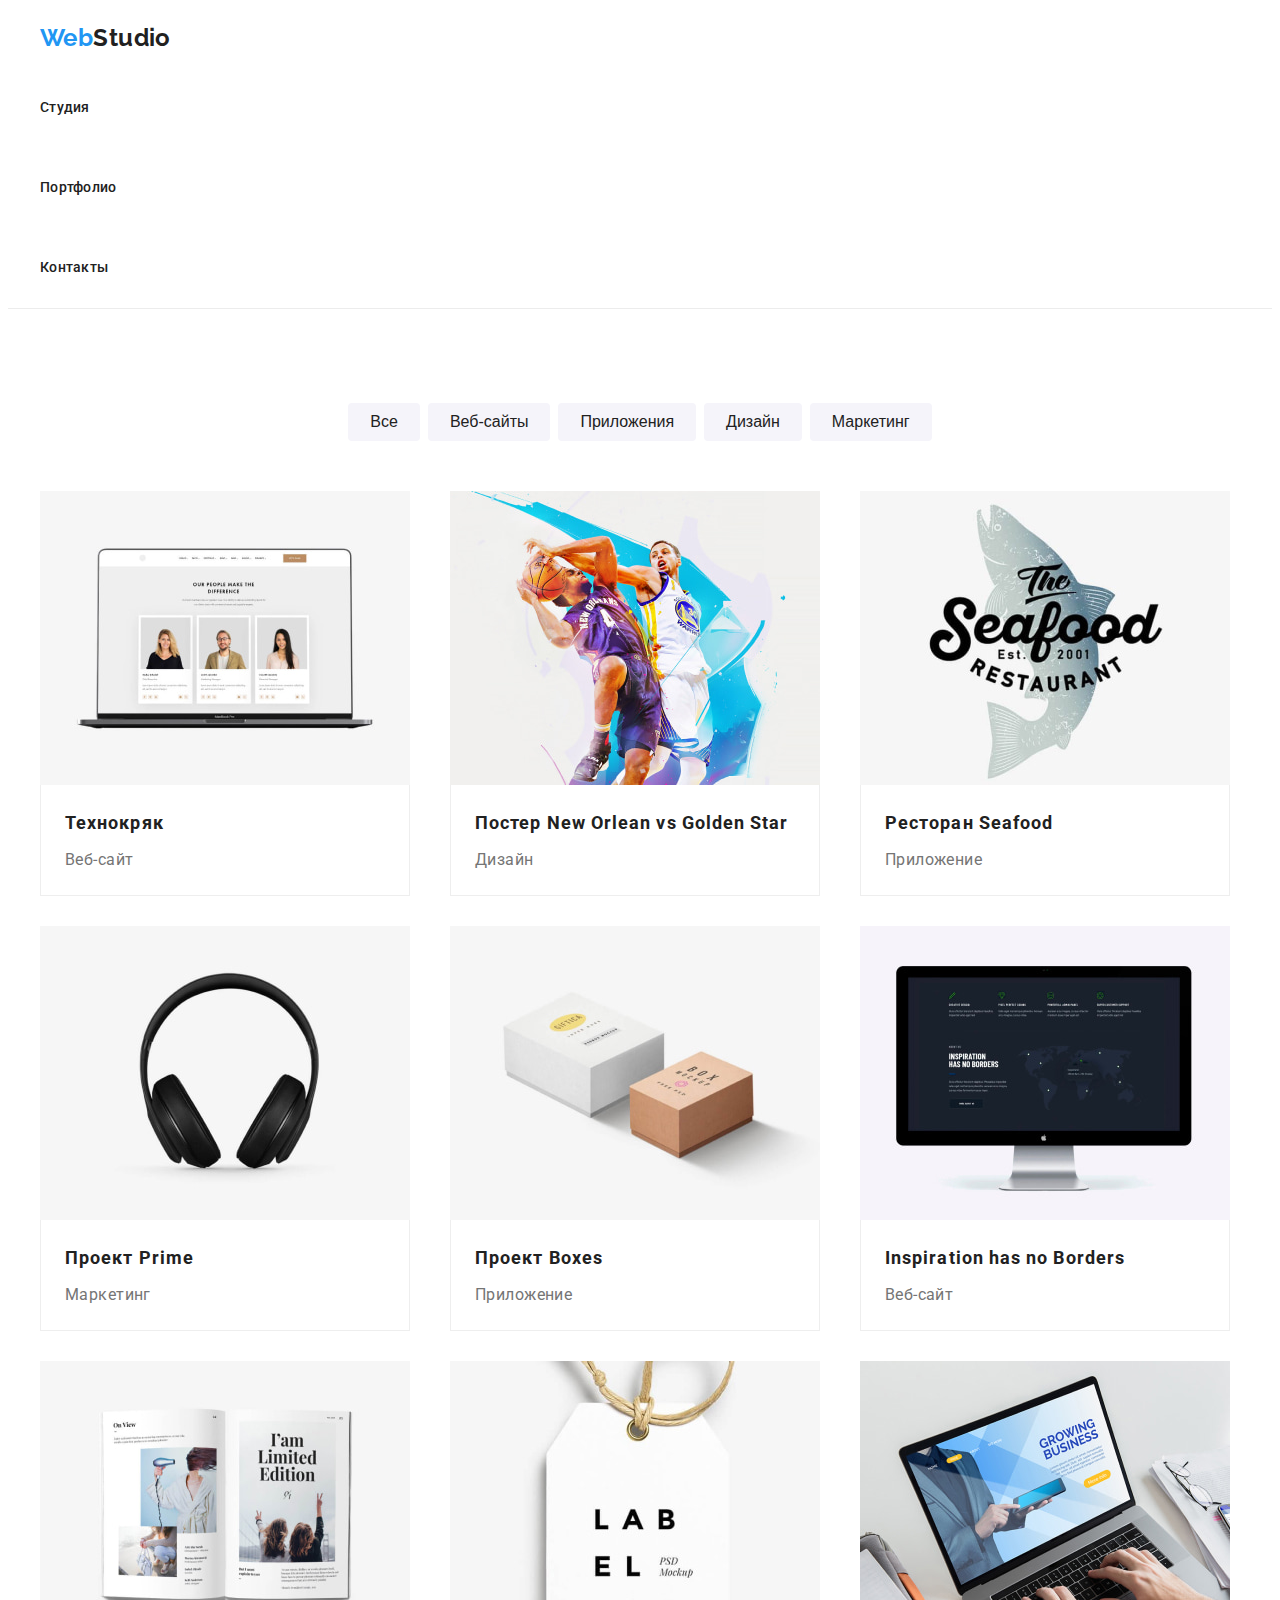
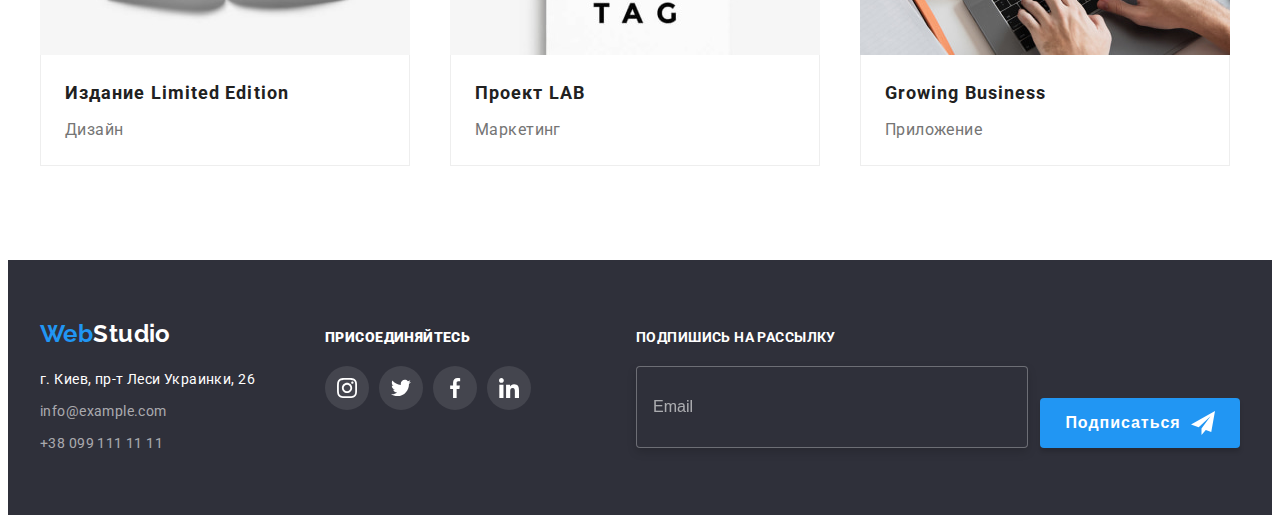
==== portfolio.html @ 712c73d6 "Update portfolio.html" ====
<!DOCTYPE html>
<html lang="ru">
  <head>
    <meta charset="UTF-8" />
    <meta http-equiv="X-UA-Compatible" content="IE=edge" />
    <meta name="viewport" content="width=device-width, initial-scale=1.0" />
    <title>Портфолио</title>
    <link
      rel="stylesheet"
      href="https://cdnjs.cloudflare.com/ajax/libs/modern-normalize/1.1.0/modern-normalize.min.css"
      integrity="sha512-wpPYUAdjBVSE4KJnH1VR1HeZfpl1ub8YT/NKx4PuQ5NmX2tKuGu6U/JRp5y+Y8XG2tV+wKQpNHVUX03MfMFn9Q=="
      crossorigin="anonymous"
      referrerpolicy="no-referrer"
    />
    <link rel="preconnect" href="https://fonts.googleapis.com" />
    <link rel="preconnect" href="https://fonts.gstatic.com" crossorigin />
    <link
      href="https://fonts.googleapis.com/css2?family=Raleway:wght@700&family=Roboto:wght@400;500;700;900&display=swap"
      rel="stylesheet"
    />
    <link rel="stylesheet" href="./css/main.min.css" />
  </head>
  <body>
    <!-- Заголовок страницы с названием студии и навигацией -->
    <header class="page-header">
      <div class="container page-header__container">
        <a class="logo page-header__logo" href="" lang="en"
          ><span class="logo__wrapper logo__wrapper--blue">Web</span>Studio
        </a>
        <!-- Основная навигация -->
        <nav class="menu">
          <ul class="nav">
            <li class="nav__item">
              <a class="nav__link" href="./index.html">Студия</a>
            </li>
            <li class="nav__item">
              <a class="nav__link nav__link--current" href="">Портфолио</a>
            </li>
            <li class="nav__item">
              <a class="nav__link" href="">Контакты</a>
            </li>
          </ul>
        </nav>
        <!-- Почта и телефон для связи -->
        <ul class="main-contacts">
          <li class="main-contacts__item">
            <a class="main-contacts__link" href="mailto:info@devstudio.com"
              ><svg class="main-contacts__icon" width="16" height="12">
                <use href="./images/icons.svg#icon-envelope"></use>
              </svg>
              info@devstudio.com
            </a>
          </li>

          <li class="main-contacts__item">
            <a class="main-contacts__link" href="tel:+380961111111"
              ><svg class="main-contacts__icon" width="10" height="16">
                <use href="./images/icons.svg#icon-smartphone"></use>
              </svg>
              +38 096 111 11 11
            </a>
          </li>
        </ul>
      </div>
    </header>
    <!-- Уникальная информация на странице -->
    <main>
      <!-- Секция с проектами и фильтром выбора в виде кнопок -->
      <section class="section">
        <div class="container">
          <h1 class="visually-hidden">Проекты</h1>
          <!-- Фильтр выбора на странице реализован кнопками -->
          <ul class="filter section__filter">
            <li class="filter__item">
              <button class="filter__button" type="button">Все</button>
            </li>
            <li class="filter__item">
              <button class="filter__button" type="button">Веб-сайты</button>
            </li>
            <li class="filter__item">
              <button class="filter__button" type="button">Приложения</button>
            </li>
            <li class="filter__item">
              <button class="filter__button" type="button">Дизайн</button>
            </li>
            <li class="filter__item">
              <button class="filter__button" type="button">Маркетинг</button>
            </li>
          </ul>
          <!-- Список проектов -->
          <ul class="projects">
            <li class="projects__item">
              <a class="projects__link" href="">
                <div class="projects__thumb">
                  <img src="./images/project-1.jpg" alt="Ноутбук" width="370" />
                  <p class="projects__text">
                    Технокряк это современная площадка распространения коронавируса. Компании используют эту платформу
                    для цифрового шпионажа и атак на защищённые сервера конкурентов.
                  </p>
                </div>
                <div class="projects__content">
                  <h3 class="projects__title">Технокряк</h3>
                  <p class="projects__label">Веб-сайт</p>
                </div>
              </a>
            </li>

            <li class="projects__item">
              <a class="projects__link" href="">
                <div class="projects__thumb">
                  <img src="./images/project-2.jpg" alt="Ноутбук" width="370" />
                  <p class="projects__text">
                    Технокряк это современная площадка распространения коронавируса. Компании используют эту платформу
                    для цифрового шпионажа и атак на защищённые сервера конкурентов.
                  </p>
                </div>
                <div class="projects__content">
                  <h3 class="projects__title">Постер <span lang="en">New Orlean vs Golden Star</span></h3>
                  <p class="projects__label">Дизайн</p>
                </div>
              </a>
            </li>

            <li class="projects__item">
              <a class="projects__link" href="">
                <div class="projects__thumb">
                  <img src="./images/project-3.jpg" alt="Ноутбук" width="370" />
                  <p class="projects__text">
                    Технокряк это современная площадка распространения коронавируса. Компании используют эту платформу
                    для цифрового шпионажа и атак на защищённые сервера конкурентов.
                  </p>
                </div>
                <div class="projects__content">
                  <h3 class="projects__title">Ресторан <span lang="en">Seafood</span></h3>
                  <p class="projects__label">Приложение</p>
                </div>
              </a>
            </li>

            <li class="projects__item">
              <a class="projects__link" href="">
                <div class="projects__thumb">
                  <img src="./images/project-4.jpg" alt="Ноутбук" width="370" />
                  <p class="projects__text">
                    Технокряк это современная площадка распространения коронавируса. Компании используют эту платформу
                    для цифрового шпионажа и атак на защищённые сервера конкурентов.
                  </p>
                </div>
                <div class="projects__content">
                  <h3 class="projects__title">Проект <span lang="en">Prime</span></h3>
                  <p class="projects__label">Маркетинг</p>
                </div>
              </a>
            </li>

            <li class="projects__item">
              <a class="projects__link" href="">
                <div class="projects__thumb">
                  <img src="./images/project-5.jpg" alt="Ноутбук" width="370" />
                  <p class="projects__text">
                    Технокряк это современная площадка распространения коронавируса. Компании используют эту платформу
                    для цифрового шпионажа и атак на защищённые сервера конкурентов.
                  </p>
                </div>
                <div class="projects__content">
                  <h3 class="projects__title">Проект <span lang="en">Boxes</span></h3>
                  <p class="projects__label">Приложение</p>
                </div>
              </a>
            </li>

            <li class="projects__item">
              <a class="projects__link" href="">
                <div class="projects__thumb">
                  <img src="./images/project-6.jpg" alt="Ноутбук" width="370" />
                  <p class="projects__text">
                    Технокряк это современная площадка распространения коронавируса. Компании используют эту платформу
                    для цифрового шпионажа и атак на защищённые сервера конкурентов.
                  </p>
                </div>
                <div class="projects__content">
                  <h3 class="projects__title" lang="en">Inspiration has no Borders</h3>
                  <p class="projects__label">Веб-сайт</p>
                </div>
              </a>
            </li>

            <li class="projects__item">
              <a class="projects__link" href="">
                <div class="projects__thumb">
                  <img src="./images/project-7.jpg" alt="Ноутбук" width="370" />
                  <p class="projects__text">
                    Технокряк это современная площадка распространения коронавируса. Компании используют эту платформу
                    для цифрового шпионажа и атак на защищённые сервера конкурентов.
                  </p>
                </div>
                <div class="projects__content">
                  <h3 class="projects__title">Издание <span lang="en">Limited Edition</span></h3>
                  <p class="projects__label">Дизайн</p>
                </div>
              </a>
            </li>

            <li class="projects__item">
              <a class="projects__link" href="">
                <div class="projects__thumb">
                  <img src="./images/project-8.jpg" alt="Ноутбук" width="370" />
                  <p class="projects__text">
                    Технокряк это современная площадка распространения коронавируса. Компании используют эту платформу
                    для цифрового шпионажа и атак на защищённые сервера конкурентов.
                  </p>
                </div>
                <div class="projects__content">
                  <h3 class="projects__title">Проект <span lang="en">LAB</span></h3>
                  <p class="projects__label">Маркетинг</p>
                </div>
              </a>
            </li>

            <li class="projects__item">
              <a class="projects__link" href="">
                <div class="projects__thumb">
                  <img src="./images/project-9.jpg" alt="Ноутбук" width="370" />
                  <p class="projects__text">
                    Технокряк это современная площадка распространения коронавируса. Компании используют эту платформу
                    для цифрового шпионажа и атак на защищённые сервера конкурентов.
                  </p>
                </div>
                <div class="projects__content">
                  <h3 class="projects__title" lang="en">Growing Business</h3>
                  <p class="projects__label">Приложение</p>
                </div>
              </a>
            </li>
          </ul>
        </div>
      </section>
    </main>
    <!-- Подвал страницы -->
    <footer class="footer">
      <div class="container footer__container">
        <div class="wrapper wrapper--left-pos">
          <a class="logo footer__logo" href="" lang="en"
            ><span class="logo__wrapper logo__wrapper--blue">Web</span
            ><span class="logo__wrapper logo__wrapper--white">Studio</span>
          </a>
          <address class="footer-info">
            <ul class="footer-contacts">
              <li class="footer-contacts__item">
                <a
                  class="footer-contacts__map"
                  href="https://goo.gl/maps/KPwA6rwqmE2eZGLd6"
                  target="_blank"
                  rel="noopener noreferrer"
                  >г. Киев, пр-т Леси Украинки, 26
                </a>
              </li>
              <li class="footer-contacts__item">
                <a class="footer-contacts__link" href="mailto:info@example.com">info@example.com</a>
              </li>
              <li class="footer-contacts__item">
                <a class="footer-contacts__link" href="tel:+380991111111">+38 099 111 11 11</a>
              </li>
            </ul>
          </address>
        </div>
        <div class="wrapper wrapper--right-pos">
          <h3 class="footer-title"><b>присоединяйтесь</b></h3>
          <ul class="footer-social-networks">
            <li class="footer-social-networks__item">
              <a
                class="footer-social-networks__link"
                href="https://www.instagram.com"
                target="_blank"
                rel="noopener noreferrer"
              >
                <svg class="footer-social-networks__icon" width="20" height="20">
                  <use href="./images/icons.svg#icon-instagram"></use>
                </svg>
              </a>
            </li>
            <li class="footer-social-networks__item">
              <a
                class="footer-social-networks__link"
                href="https://www.twitter.com"
                target="_blank"
                rel="noopener noreferrer"
              >
                <svg class="footer-social-networks__icon" width="20" height="20">
                  <use href="./images/icons.svg#icon-twitter"></use>
                </svg>
              </a>
            </li>
            <li class="footer-social-networks__item">
              <a
                class="footer-social-networks__link"
                href="https://www.facebook.com"
                target="_blank"
                rel="noopener noreferrer"
              >
                <svg class="footer-social-networks__icon" width="20" height="20">
                  <use href="./images/icons.svg#icon-facebook"></use>
                </svg>
              </a>
            </li>
            <li class="footer-social-networks__item">
              <a
                class="footer-social-networks__link"
                href="https://www.linkedin.com"
                target="_blank"
                rel="noopener noreferrer"
              >
                <svg class="footer-social-networks__icon" width="20" height="20">
                  <use href="./images/icons.svg#icon-linkedin"></use>
                </svg>
              </a>
            </li>
          </ul>
        </div>
        <!-- Форма для подписки на рассылку -->
        <form class="footer-form" autocomplete="off">
          <div class="footer-form__field">
            <label class="footer-form__label" for="email"><b>Подпишись на рассылку</b></label>
            <input class="footer-form__input" type="email" name="input-email" id="email" required placeholder="Email" />
          </div>
          <button class="footer-form__btn" type="submit">
            Подписаться
            <svg class="footer-form__icon" width="24" height="24">
              <use href="./images/icons.svg#icon-telegram"></use>
            </svg>
          </button>
        </form>
      </div>
    </footer>
  </body>
</html>
---- css/main.min.css ----
:root{--main-title-color: #ffffff;--secondary-title-color: #212121;--text-color: #757575;--accent-color: #2196f3;--button-bg-color: #f5f4fa;--tr-duration: 250ms;--tr-function: cubic-bezier(0.4, 0, 0.2, 1)}h1,h2,h3,p{margin:0}ul{margin:0;padding:0;list-style:none}a{text-decoration:none}img{display:block;width:100%;height:auto}body{font-family:'Roboto', sans-serif;font-size:14px;letter-spacing:0.03em;color:var(--secondary-title-color)}.container{padding-left:15px;padding-right:15px;margin:0 auto}@media screen and (min-width: 480px){.container{width:480px}}@media screen and (min-width: 768px){.container{width:768px}}@media screen and (min-width: 1200px){.container{width:1200px}}.section{padding-top:60px;padding-bottom:60px}@media screen and (min-width: 1200px){.section{padding-top:94px;padding-bottom:94px}}.visually-hidden{position:absolute;width:1px;height:1px;margin:-1px;padding:0;overflow:hidden;border:0;clip:rect(0 0 0 0)}.page-header{border-bottom:1px solid #ececec}.logo{display:inline-block;font-family:'Raleway', sans-serif;font-size:24px;font-weight:700;line-height:1.17;color:var(--secondary-title-color)}.page-header__logo{padding-top:16px;padding-bottom:16px}.logo__wrapper--blue{color:var(--accent-color)}.nav__item{position:relative}.nav__item:not(:last-child){margin-right:50px}.nav__link{transition:color var(--tr-duration) var(--tr-function);display:block;padding:32px 0;font-weight:500;line-height:1.14;letter-spacing:0.02em;color:var(--secondary-title-color)}.nav__link:hover,.nav__link:focus{color:var(--accent-color)}.main-contacts__link{display:none}.main-contacts__icon{display:none}.hero{max-width:1600px;padding-bottom:118px;padding-top:118px;margin-left:auto;margin-right:auto;text-align:center;background-color:#696969;background-image:linear-gradient(rgba(47,48,58,0.4), rgba(47,48,58,0.4)),url(../images/hero-bg/hero-bg_mob_1x.jpg);background-repeat:no-repeat;background-size:cover;background-position:center}@media (min-device-pixel-ratio: 2), (-webkit-min-device-pixel-ratio: 2), (min-resolution: 192dpi), (min-resolution: 2dppx){.hero{background-image:linear-gradient(rgba(47,48,58,0.4), rgba(47,48,58,0.4)),url(../images/hero-bg/hero-bg_mob_2x.jpg)}}@media screen and (min-width: 768px){.hero{background-image:linear-gradient(rgba(47,48,58,0.4), rgba(47,48,58,0.4)),url(../images/hero-bg/hero-bg_tab_1x.jpg)}}@media screen and (min-width: 768px) and (min-width: 768px) and (min-device-pixel-ratio: 2), screen and (min-width: 768px) and (-webkit-min-device-pixel-ratio: 2), screen and (min-width: 768px) and (min-resolution: 192dpi), screen and (min-width: 768px) and (min-resolution: 2dppx){.hero{background-image:linear-gradient(rgba(47,48,58,0.4), rgba(47,48,58,0.4)),url(../images/hero-bg/hero-bg_tab_2x.jpg)}}@media screen and (min-width: 1200px){.hero{background-image:linear-gradient(rgba(47,48,58,0.4), rgba(47,48,58,0.4)),url(../images/hero-bg/hero-bg_desc_1x.jpg)}}@media screen and (min-width: 1200px) and (min-width: 1200px) and (min-device-pixel-ratio: 2), screen and (min-width: 1200px) and (-webkit-min-device-pixel-ratio: 2), screen and (min-width: 1200px) and (min-resolution: 192dpi), screen and (min-width: 1200px) and (min-resolution: 2dppx){.hero{background-image:linear-gradient(rgba(47,48,58,0.4), rgba(47,48,58,0.4)),url(../images/hero-bg/hero-bg_desc_2x.jpg)}}@media screen and (min-width: 1200px){.hero{padding-bottom:200px;padding-top:200px}}.hero__title{margin-bottom:30px;font-size:26px;font-weight:900;line-height:1.62;letter-spacing:0.06em;text-transform:uppercase;color:var(--main-title-color)}@media screen and (min-width: 1200px){.hero__title{font-size:44px;font-weight:900;line-height:1.36}}.hero__button{transition:background-color var(--tr-duration) var(--tr-function);padding:10px 32px;min-width:200px;min-height:50px;font-size:16px;font-weight:700;line-height:1.87;letter-spacing:0.06em;color:#ffffff;background-color:#2196f3;cursor:pointer;border-style:none;border-radius:4px;box-shadow:0px 4px 4px rgba(0,0,0,0.15)}.hero__button:hover,.hero__button:focus{background-color:#188ce8}.features{display:flex;flex-wrap:wrap;margin:-15px}.features__item{margin:15px}@media screen and (min-width: 768px){.features__item{flex-basis:calc((100% - 60px) / 2)}}@media screen and (min-width: 1200px){.features__item{flex-basis:calc((100% - 120px) / 4)}}.features__wrapper{display:flex;height:120px;justify-content:center;align-items:center;margin-bottom:30px;background-color:#f5f4fa;border-radius:4px}.features__title{margin-bottom:10px;font-size:14px;line-height:1.14;text-transform:uppercase}@media screen and (max-width: 767px){.features__title{text-align:center}}.features__text{line-height:1.71;color:var(--text-color)}.section--reset-indent{display:none}@media screen and (min-width: 1200px){.section--reset-indent{padding-top:0;display:unset}}.section-title{font-size:28px;line-height:1.18;text-align:center}@media screen and (min-width: 1200px){.section-title{font-size:36px;line-height:1.17}}.section__section-title{margin-bottom:30px}@media screen and (min-width: 1200px){.section__section-title{margin-bottom:50px}}@media screen and (min-width: 1200px){.work{display:flex;margin-left:-30px}}@media screen and (min-width: 1200px){.work__item{flex-basis:calc(100% / 3);margin-left:30px}}@media screen and (min-width: 1200px){.work__thumb{position:relative}}@media screen and (min-width: 1200px){.work__title{position:absolute;bottom:0;display:flex;width:100%;height:70px;justify-content:center;align-items:center;font-size:14px;line-height:1.14;text-transform:uppercase;text-align:center;color:#ffffff;background-color:rgba(47,48,58,0.8)}}.section--background{background-color:#f5f4fa}.team{display:flex;flex-wrap:wrap;margin:-15px}.team__item{margin:15px;background-color:#ffffff;box-shadow:0px 1px 3px rgba(0,0,0,0.12),0px 1px 1px rgba(0,0,0,0.14),0px 2px 1px rgba(0,0,0,0.2);border-radius:0px 0px 4px 4px}@media screen and (min-width: 768px){.team__item{flex-basis:calc((100% - 60px) / 2)}}@media screen and (min-width: 1200px){.team__item{flex-basis:calc((100% - 120px) / 4)}}.team__wrapper{padding-top:30px;text-align:center}.team__title{margin-bottom:10px;font-size:16px;font-weight:500;line-height:1.19}.team__text{margin-bottom:16px;font-size:16px;line-height:1.19;color:var(--text-color)}.social-networks{display:flex;padding-bottom:24px;justify-content:center}.social-networks__item{width:44px;height:44px}.social-networks__item:not(:last-child){margin-right:10px}.social-networks__link{display:flex;width:100%;height:100%;justify-content:center;align-items:center;color:#afb1b8;border-radius:50%;transition:background-color var(--tr-duration) var(--tr-function),color var(--tr-duration) var(--tr-function)}.social-networks__link:hover,.social-networks__link:focus{background-color:var(--accent-color);color:#ffffff}.social-networks__icon{fill:currentColor}.clients{display:flex;flex-wrap:wrap;margin:-15px}.clients__item{flex-basis:calc((100% - 60px) / 2);margin:15px;height:92px}@media screen and (min-width: 768px){.clients__item{flex-basis:calc((100% - 90px) / 3)}}@media screen and (min-width: 1200px){.clients__item{flex-basis:calc((100% - 180px) / 6)}}.clients__link{display:flex;width:100%;height:100%;justify-content:center;align-items:center;border:1px solid #afb1b8;border-radius:4px;color:#afb1b8;transition:color var(--tr-duration) var(--tr-function),border-color var(--tr-duration) var(--tr-function)}.clients__link:hover,.clients__link:focus{color:var(--accent-color);border-color:var(--accent-color)}.clients__icon{fill:currentColor}.footer{padding:60px 0;background-color:#2f303a}.footer__logo{display:inline-block;margin-bottom:20px}.logo__wrapper--white{color:#ffffff}.footer-info{font-style:normal}@media screen and (max-width: 1199px){.footer-info{margin-bottom:60px}}.footer-contacts__item:not(:last-child){margin-bottom:8px}.footer-contacts__map{line-height:1.71;color:#ffffff;transition:color var(--tr-duration) var(--tr-function)}.footer-contacts__map:hover,.footer-contacts__map:focus{color:var(--accent-color)}.footer-contacts__link{transition:color var(--tr-duration) var(--tr-function);display:inline-block;line-height:1.71;color:rgba(255,255,255,0.6)}.footer-contacts__link:hover,.footer-contacts__link:focus{color:var(--accent-color)}.footer-title{margin-bottom:20px;font-size:14px;line-height:1.14;color:#ffffff;text-transform:uppercase}.footer-social-networks{display:inline-flex}@media screen and (max-width: 767px){.footer-social-networks{margin-bottom:60px}}.footer-social-networks__item{width:44px;height:44px}.footer-social-networks__item:not(:last-child){margin-right:10px}.footer-social-networks__link{display:flex;width:100%;height:100%;justify-content:center;align-items:center;color:#ffffff;background-color:rgba(255,255,255,0.1);border-radius:50%;transition:background-color var(--tr-duration) var(--tr-function)}.footer-social-networks__link:hover,.footer-social-networks__link:focus{background-color:var(--accent-color)}.footer-social-networks__icon{fill:currentColor}@media screen and (min-width: 768px) and (max-width: 1199px){.wrapper--left-pos{padding-left:65px;text-align:center;margin-right:165px}}@media screen and (min-width: 1200px){.wrapper--left-pos{margin-right:70px}}.footer__container{flex-wrap:wrap}@media screen and (max-width: 767px){.footer__container{text-align:center}}@media screen and (min-width: 768px){.footer__container{display:flex;align-items:baseline}}@media screen and (min-width: 768px) and (max-width: 1199px){.footer-form{margin:0 auto}}@media screen and (min-width: 1200px){.footer-form{display:flex;align-items:flex-end;margin-left:auto}}.footer-form__field{display:flex;flex-direction:column}@media screen and (max-width: 1199px){.footer-form__field{text-align:center}}.footer-form__label{margin-bottom:20px;font-size:14px;line-height:1.14;color:#ffffff;text-transform:uppercase}.footer-form__input{max-width:450px;height:50px;padding:15px 16px;font-size:16px;color:#ffffff;background-color:#2f303a;border:1px solid rgba(255,255,255,0.3);filter:drop-shadow(0px 4px 4px rgba(0,0,0,0.15));border-radius:4px}.footer-form__input::placeholder{font-size:16px;line-height:1.25;color:rgba(255,255,255,0.6)}@media screen and (min-width: 768px){.footer-form__input{width:450px}}@media screen and (min-width: 768px) and (min-width: 1200px){.footer-form__input{width:358px}}@media screen and (max-width: 1199px){.footer-form__input{margin-bottom:20px}}.footer-form__btn{display:flex;justify-content:center;align-items:center;margin:0 auto;padding:10px 0;min-width:200px;min-height:50px;font-size:16px;font-weight:700;line-height:1.87;letter-spacing:0.06em;color:#ffffff;border-style:none;box-shadow:0px 4px 4px rgba(0,0,0,0.15);border-radius:4px;background-color:#2196f3;cursor:pointer;transition:background-color var(--tr-duration) var(--tr-function)}.footer-form__btn:hover,.footer-form__btn:focus{background-color:#188ce8}@media screen and (min-width: 1200px){.footer-form__btn{margin-left:12px}}.footer-form__icon{margin-left:10px;fill:#ffffff}.filter{display:flex;flex-wrap:wrap}@media screen and (min-width: 768px){.filter{justify-content:center}}.section__filter{margin-bottom:40px}@media screen and (min-width: 768px){.section__filter{margin-bottom:30px}}@media screen and (min-width: 1200px){.section__filter{margin-bottom:50px}}.filter__item:not(:last-child){margin-right:8px}@media screen and (max-width: 767px){.filter__item:nth-child(-n+3){margin-bottom:15px}}.filter__button{padding:6px 22px;font-size:16px;font-weight:500;line-height:1.62;color:#212121;background-color:var(--button-bg-color);cursor:pointer;border-style:none;border-radius:4px;transition:color var(--tr-duration) var(--tr-function),background-color var(--tr-duration) var(--tr-function),box-shadow var(--tr-duration) var(--tr-function)}.filter__button:hover,.filter__button:focus{color:#ffffff;background-color:#2196f3;box-shadow:0px 3px 1px rgba(0,0,0,0.1),0px 1px 2px rgba(0,0,0,0.08),0px 2px 2px rgba(0,0,0,0.12)}.projects{display:flex;flex-wrap:wrap;margin:-15px}.projects__item{margin:15px}@media screen and (min-width: 768px){.projects__item{flex-basis:calc((100% - 60px) / 2)}}@media screen and (min-width: 1200px){.projects__item{flex-basis:calc((100% - 90px) / 3)}}.projects__link{transition:box-shadow var(--tr-duration) var(--tr-function);display:inline-block}.projects__link:hover,.projects__link:focus{box-shadow:0px 1px 1px rgba(0,0,0,0.12),0px 4px 4px rgba(0,0,0,0.06),1px 4px 6px rgba(0,0,0,0.16)}.projects__thumb{position:relative;overflow:hidden}.projects__text{position:absolute;top:0;left:0;transform:translate(0, 100%);transition:transform var(--tr-duration) var(--tr-function);width:100%;height:100%;padding:77px 24px;font-size:18px;line-height:1.56;color:#ffffff;background-color:rgba(33,150,243,0.9)}.projects__link:hover .projects__text,.projects__link:focus .projects__text{transform:translate(0, 0)}@media screen and (min-width: 768px){.projects__text{padding:49px 24px}}@media screen and (min-width: 1200px){.projects__text{padding:63px 24px}}.projects__content{padding:20px 24px;border-bottom:1px solid #eeeeee;border-left:1px solid #eeeeee;border-right:1px solid #eeeeee;background-color:white}.projects__title{margin-bottom:4px;font-size:18px;line-height:2;letter-spacing:0.06em;color:var(--secondary-title-color)}.projects__label{font-size:16px;line-height:1.87;color:var(--text-color)}.backdrop{position:fixed;top:0;left:0;width:100vw;height:100vh;opacity:1;visibility:visible;transition:opacity var(--tr-duration) var(--tr-function),visibility var(--tr-duration) var(--tr-function);background-color:rgba(0,0,0,0.2)}.backdrop.is-hidden{visibility:hidden;opacity:0;pointer-events:none}.modal{position:absolute;top:50%;left:50%;opacity:1;visibility:visible;transform:translate(-50%, -50%) scale(1) rotate(360deg);transition:transform var(--tr-duration) var(--tr-function),opacity var(--tr-duration) var(--tr-function),visibility var(--tr-duration) var(--tr-function);padding:40px;min-width:528px;min-height:581px;background-color:#ffffff;box-shadow:0px 1px 3px rgba(0,0,0,0.12),0px 1px 1px rgba(0,0,0,0.14),0px 2px 1px rgba(0,0,0,0.2);border-radius:4px}.backdrop.is-hidden .modal{transform:translate(-50%, -150%) scale(0) rotate(0deg);visibility:hidden;opacity:0}.modal__btn{position:absolute;top:8px;right:8px;display:flex;width:30px;height:30px;padding:0;justify-content:center;align-items:center;color:#000000;background-color:unset;border:1px solid rgba(0,0,0,0.1);border-radius:50%;cursor:pointer;transition:color var(--tr-duration) var(--tr-function)}.modal__btn:hover,.modal__btn:focus{color:var(--accent-color);outline:none}.modal__icon{fill:currentColor}.modal-form{display:flex;flex-direction:column;margin:0 auto}.modal-form__field{display:flex;flex-direction:column;margin-bottom:10px}.modal-form__field:nth-child(4){margin-bottom:20px}.modal__text{margin-bottom:12px;font-size:20px;font-weight:700;line-height:1.15;text-align:center;color:var(--secondary-title-color)}.modal-form__label{margin-bottom:4px;font-size:12px;line-height:1.17;letter-spacing:0.01em;color:var(--text-color)}.modal-form__input{width:100%;padding:10px 42px;min-height:40px;border:1px solid rgba(33,33,33,0.2);border-radius:4px;transition:border-color var(--tr-duration) var(--tr-function)}.modal-form__input:focus{border-color:var(--accent-color);outline:none}.modal-form__wrapper{position:relative}.modal-form__icon{position:absolute;top:50%;left:12px;transform:translateY(-50%);fill:currentColor;transition:color var(--tr-duration) var(--tr-function)}.modal-form__input:focus+.modal-form__icon{color:var(--accent-color)}.modal-form__text{padding:12px 16px;min-height:120px;border:1px solid rgba(33,33,33,0.2);border-radius:4px;resize:none;transition:border-color var(--tr-duration) var(--tr-function)}.modal-form__text:focus{border-color:var(--accent-color);outline:none}.modal-form__text::placeholder{font-size:14px;line-height:1.14;letter-spacing:0.01em;color:rgba(117,117,117,0.5)}.modal-policy{display:flex;justify-content:center;align-items:center;margin-bottom:30px}.modal-policy__input{position:absolute;width:1px;height:1px;margin:-1px;padding:0;overflow:hidden;border:0;clip:rect(0 0 0 0)}.modal-policy__input:focus+.modal-policy__label .modal-policy__wrapper{border-color:var(--accent-color)}.modal-policy__input:checked+.modal-policy__label .modal-policy__wrapper{background-color:var(--accent-color);border-color:var(--accent-color)}.modal-policy__label{display:flex;align-items:center;font-size:14px;line-height:1.71;color:var(--text-color)}.modal-policy__wrapper{display:flex;justify-content:center;align-items:center;width:16px;height:15px;margin-right:8px;border:2px solid #000000;border-radius:4px;transition:background-color var(--tr-duration) var(--tr-function),border-color var(--tr-duration) var(--tr-function)}.modal-form__link{color:var(--accent-color);text-decoration-line:underline;margin-left:4px}.modal-form__btn{display:flex;justify-content:center;align-items:center;min-width:200px;height:50px;padding:0;margin:0 auto;font-size:16px;font-weight:700;line-height:1.87;letter-spacing:0.06em;color:#ffffff;background-color:var(--accent-color);box-shadow:0px 4px 4px rgba(0,0,0,0.15);border-style:none;border-radius:4px;cursor:pointer;transition:background-color var(--tr-duration) var(--tr-function)}.modal-form__btn:hover,.modal-form__btn:focus{background-color:#188ce8}
/*# sourceMappingURL=main.min.css.map */
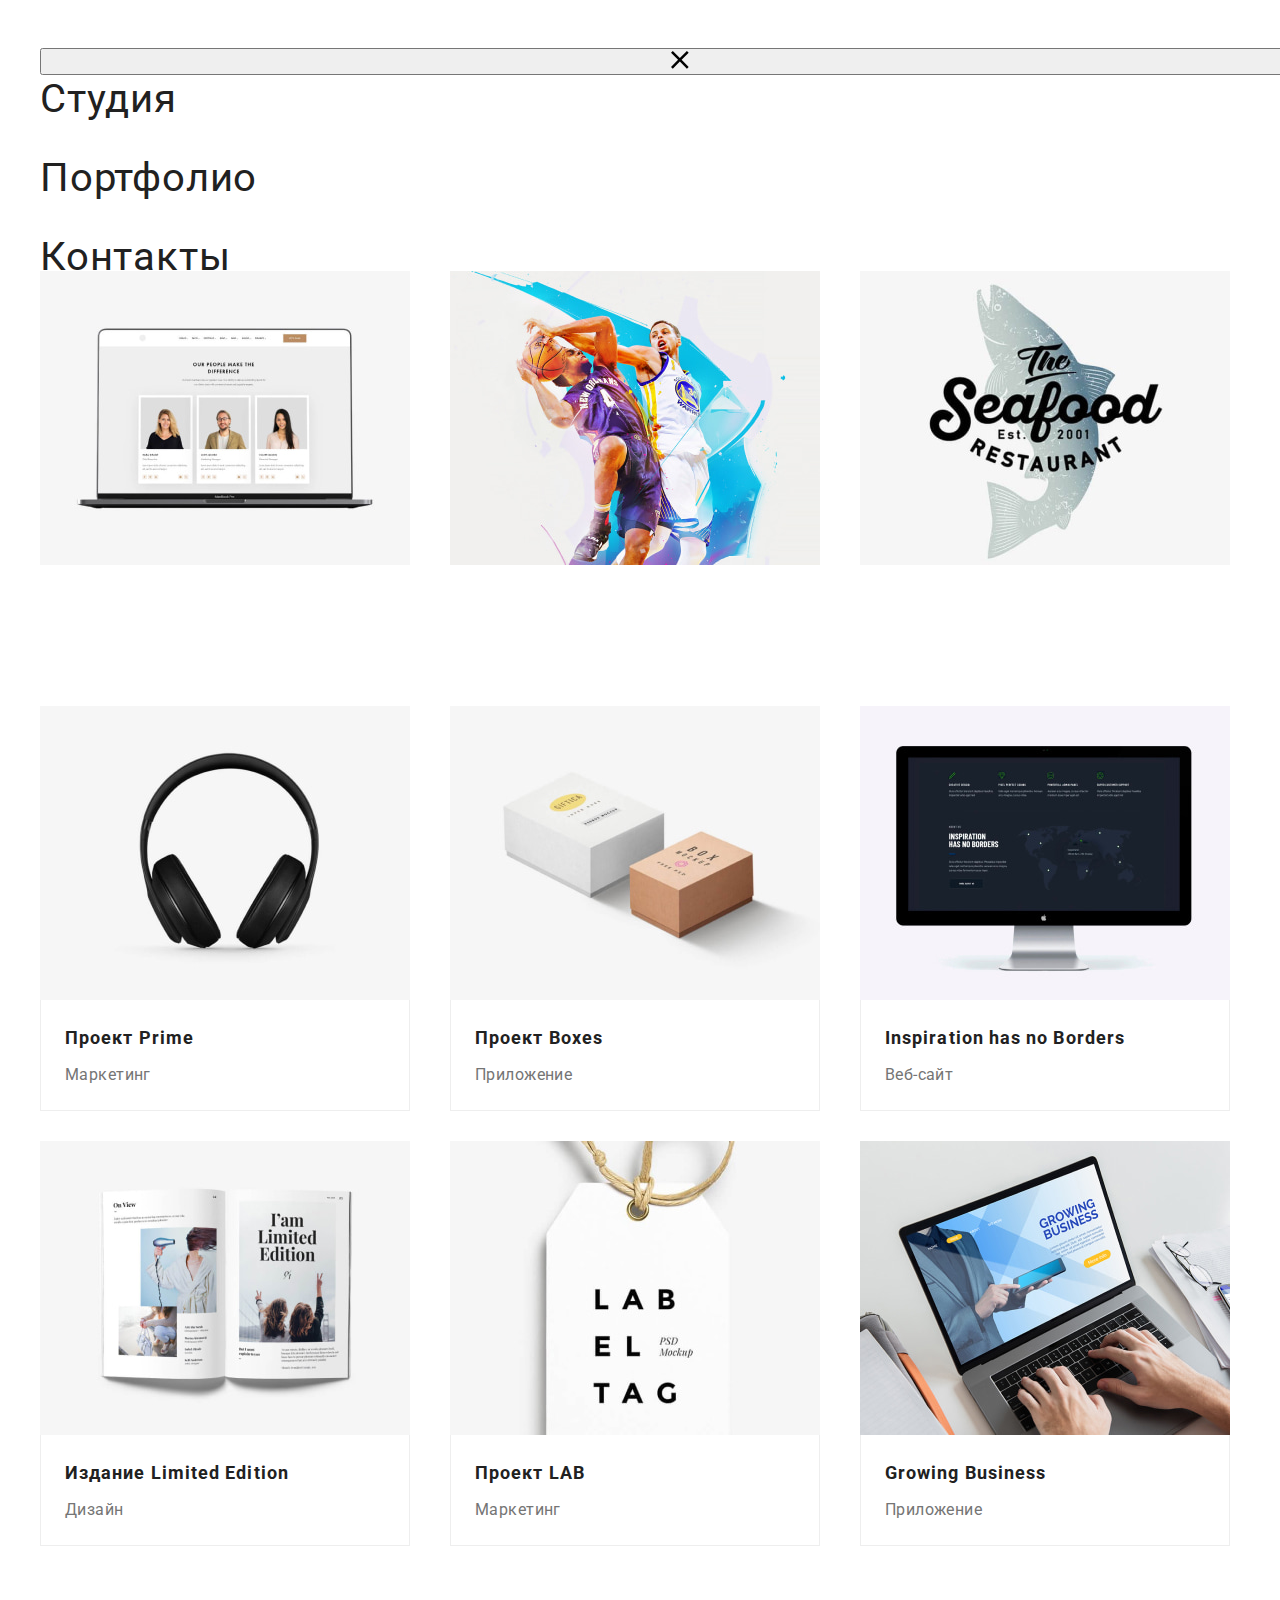
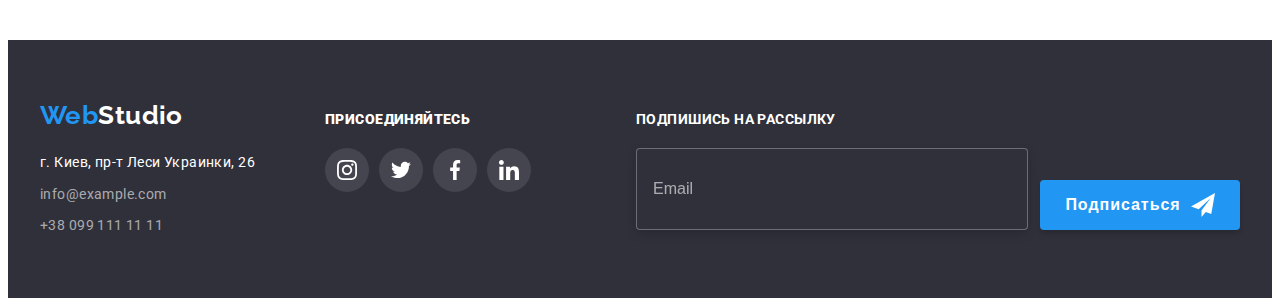
==== commit 4eaf5616: "Update portfolio.html" ====
--- a/portfolio.html
+++ b/portfolio.html
@@ -59,6 +59,53 @@
               </svg>
               +38 096 111 11 11
             </a>
+          </li>
+        </ul>
+        <!-- Кнопка открытия мобильного меню -->
+        <button class="open-mob-menu js-open-menu" type="button" aria-expanded="false">
+          <svg class="open-mob-menu__icon" width="24" height="16" aria-label="Переключатель мобильного меню">
+            <use class="icon-menu" href="./images/icons.svg#icon-burger-menu"></use>
+          </svg>
+        </button>
+      </div>
+      <!-- Мобильное меню -->
+      <div class="mob-menu is-open">
+        <button class="close-mob-menu js-close-menu" type="button">
+          <svg class="close-mob-menu__icon" width="18" height="18" aria-label="Переключатель мобильного меню">
+            <use class="icon-cross" href="./images/icons.svg#icon-burger-close"></use>
+          </svg>
+        </button>
+        <ul class="menu">
+          <li class="menu__item">
+            <a class="menu__link" href="./index.html">Студия</a>
+          </li>
+          <li class="menu__item">
+            <a class="menu__link" href="#">Портфолио</a>
+          </li>
+          <li class="menu__item">
+            <a class="menu__link" href="">Контакты</a>
+          </li>
+        </ul>
+        <ul class="contacts">
+          <li class="contacts__item">
+            <a class="contacts__link" href="tel:+380961111111">+38 096 111 11 11</a>
+          </li>
+          <li class="contacts__item">
+            <a class="contacts__link contacts__link--style" href="mailto:info@devstudio.com">info@devstudio.com</a>
+          </li>
+        </ul>
+        <ul class="networks">
+          <li class="networks__item">
+            <a class="networks__link" href="#">Instagram<span class="networks__link--bar">|</span></a>
+          </li>
+          <li class="networks__item">
+            <a class="networks__link" href="#">Twitter<span class="networks__link--bar">|</span></a>
+          </li>
+          <li class="networks__item">
+            <a class="networks__link" href="#">Facebook<span class="networks__link--bar">|</span></a>
+          </li>
+          <li class="networks__item">
+            <a class="networks__link" href="#">Linkedin</a>
           </li>
         </ul>
       </div>
--- a/css/main.min.css
+++ b/css/main.min.css
@@ -1,2 +1,2 @@
-:root{--main-title-color: #ffffff;--secondary-title-color: #212121;--text-color: #757575;--accent-color: #2196f3;--button-bg-color: #f5f4fa;--tr-duration: 250ms;--tr-function: cubic-bezier(0.4, 0, 0.2, 1)}h1,h2,h3,p{margin:0}ul{margin:0;padding:0;list-style:none}a{text-decoration:none}img{display:block;width:100%;height:auto}body{font-family:'Roboto', sans-serif;font-size:14px;letter-spacing:0.03em;color:var(--secondary-title-color)}.container{padding-left:15px;padding-right:15px;margin:0 auto}@media screen and (min-width: 480px){.container{width:480px}}@media screen and (min-width: 768px){.container{width:768px}}@media screen and (min-width: 1200px){.container{width:1200px}}.section{padding-top:60px;padding-bottom:60px}@media screen and (min-width: 1200px){.section{padding-top:94px;padding-bottom:94px}}.visually-hidden{position:absolute;width:1px;height:1px;margin:-1px;padding:0;overflow:hidden;border:0;clip:rect(0 0 0 0)}.page-header{border-bottom:1px solid #ececec}.logo{display:inline-block;font-family:'Raleway', sans-serif;font-size:24px;font-weight:700;line-height:1.17;color:var(--secondary-title-color)}.page-header__logo{padding-top:16px;padding-bottom:16px}.logo__wrapper--blue{color:var(--accent-color)}.nav__item{position:relative}.nav__item:not(:last-child){margin-right:50px}.nav__link{transition:color var(--tr-duration) var(--tr-function);display:block;padding:32px 0;font-weight:500;line-height:1.14;letter-spacing:0.02em;color:var(--secondary-title-color)}.nav__link:hover,.nav__link:focus{color:var(--accent-color)}.main-contacts__link{display:none}.main-contacts__icon{display:none}.hero{max-width:1600px;padding-bottom:118px;padding-top:118px;margin-left:auto;margin-right:auto;text-align:center;background-color:#696969;background-image:linear-gradient(rgba(47,48,58,0.4), rgba(47,48,58,0.4)),url(../images/hero-bg/hero-bg_mob_1x.jpg);background-repeat:no-repeat;background-size:cover;background-position:center}@media (min-device-pixel-ratio: 2), (-webkit-min-device-pixel-ratio: 2), (min-resolution: 192dpi), (min-resolution: 2dppx){.hero{background-image:linear-gradient(rgba(47,48,58,0.4), rgba(47,48,58,0.4)),url(../images/hero-bg/hero-bg_mob_2x.jpg)}}@media screen and (min-width: 768px){.hero{background-image:linear-gradient(rgba(47,48,58,0.4), rgba(47,48,58,0.4)),url(../images/hero-bg/hero-bg_tab_1x.jpg)}}@media screen and (min-width: 768px) and (min-width: 768px) and (min-device-pixel-ratio: 2), screen and (min-width: 768px) and (-webkit-min-device-pixel-ratio: 2), screen and (min-width: 768px) and (min-resolution: 192dpi), screen and (min-width: 768px) and (min-resolution: 2dppx){.hero{background-image:linear-gradient(rgba(47,48,58,0.4), rgba(47,48,58,0.4)),url(../images/hero-bg/hero-bg_tab_2x.jpg)}}@media screen and (min-width: 1200px){.hero{background-image:linear-gradient(rgba(47,48,58,0.4), rgba(47,48,58,0.4)),url(../images/hero-bg/hero-bg_desc_1x.jpg)}}@media screen and (min-width: 1200px) and (min-width: 1200px) and (min-device-pixel-ratio: 2), screen and (min-width: 1200px) and (-webkit-min-device-pixel-ratio: 2), screen and (min-width: 1200px) and (min-resolution: 192dpi), screen and (min-width: 1200px) and (min-resolution: 2dppx){.hero{background-image:linear-gradient(rgba(47,48,58,0.4), rgba(47,48,58,0.4)),url(../images/hero-bg/hero-bg_desc_2x.jpg)}}@media screen and (min-width: 1200px){.hero{padding-bottom:200px;padding-top:200px}}.hero__title{margin-bottom:30px;font-size:26px;font-weight:900;line-height:1.62;letter-spacing:0.06em;text-transform:uppercase;color:var(--main-title-color)}@media screen and (min-width: 1200px){.hero__title{font-size:44px;font-weight:900;line-height:1.36}}.hero__button{transition:background-color var(--tr-duration) var(--tr-function);padding:10px 32px;min-width:200px;min-height:50px;font-size:16px;font-weight:700;line-height:1.87;letter-spacing:0.06em;color:#ffffff;background-color:#2196f3;cursor:pointer;border-style:none;border-radius:4px;box-shadow:0px 4px 4px rgba(0,0,0,0.15)}.hero__button:hover,.hero__button:focus{background-color:#188ce8}.features{display:flex;flex-wrap:wrap;margin:-15px}.features__item{margin:15px}@media screen and (min-width: 768px){.features__item{flex-basis:calc((100% - 60px) / 2)}}@media screen and (min-width: 1200px){.features__item{flex-basis:calc((100% - 120px) / 4)}}.features__wrapper{display:flex;height:120px;justify-content:center;align-items:center;margin-bottom:30px;background-color:#f5f4fa;border-radius:4px}.features__title{margin-bottom:10px;font-size:14px;line-height:1.14;text-transform:uppercase}@media screen and (max-width: 767px){.features__title{text-align:center}}.features__text{line-height:1.71;color:var(--text-color)}.section--reset-indent{display:none}@media screen and (min-width: 1200px){.section--reset-indent{padding-top:0;display:unset}}.section-title{font-size:28px;line-height:1.18;text-align:center}@media screen and (min-width: 1200px){.section-title{font-size:36px;line-height:1.17}}.section__section-title{margin-bottom:30px}@media screen and (min-width: 1200px){.section__section-title{margin-bottom:50px}}@media screen and (min-width: 1200px){.work{display:flex;margin-left:-30px}}@media screen and (min-width: 1200px){.work__item{flex-basis:calc(100% / 3);margin-left:30px}}@media screen and (min-width: 1200px){.work__thumb{position:relative}}@media screen and (min-width: 1200px){.work__title{position:absolute;bottom:0;display:flex;width:100%;height:70px;justify-content:center;align-items:center;font-size:14px;line-height:1.14;text-transform:uppercase;text-align:center;color:#ffffff;background-color:rgba(47,48,58,0.8)}}.section--background{background-color:#f5f4fa}.team{display:flex;flex-wrap:wrap;margin:-15px}.team__item{margin:15px;background-color:#ffffff;box-shadow:0px 1px 3px rgba(0,0,0,0.12),0px 1px 1px rgba(0,0,0,0.14),0px 2px 1px rgba(0,0,0,0.2);border-radius:0px 0px 4px 4px}@media screen and (min-width: 768px){.team__item{flex-basis:calc((100% - 60px) / 2)}}@media screen and (min-width: 1200px){.team__item{flex-basis:calc((100% - 120px) / 4)}}.team__wrapper{padding-top:30px;text-align:center}.team__title{margin-bottom:10px;font-size:16px;font-weight:500;line-height:1.19}.team__text{margin-bottom:16px;font-size:16px;line-height:1.19;color:var(--text-color)}.social-networks{display:flex;padding-bottom:24px;justify-content:center}.social-networks__item{width:44px;height:44px}.social-networks__item:not(:last-child){margin-right:10px}.social-networks__link{display:flex;width:100%;height:100%;justify-content:center;align-items:center;color:#afb1b8;border-radius:50%;transition:background-color var(--tr-duration) var(--tr-function),color var(--tr-duration) var(--tr-function)}.social-networks__link:hover,.social-networks__link:focus{background-color:var(--accent-color);color:#ffffff}.social-networks__icon{fill:currentColor}.clients{display:flex;flex-wrap:wrap;margin:-15px}.clients__item{flex-basis:calc((100% - 60px) / 2);margin:15px;height:92px}@media screen and (min-width: 768px){.clients__item{flex-basis:calc((100% - 90px) / 3)}}@media screen and (min-width: 1200px){.clients__item{flex-basis:calc((100% - 180px) / 6)}}.clients__link{display:flex;width:100%;height:100%;justify-content:center;align-items:center;border:1px solid #afb1b8;border-radius:4px;color:#afb1b8;transition:color var(--tr-duration) var(--tr-function),border-color var(--tr-duration) var(--tr-function)}.clients__link:hover,.clients__link:focus{color:var(--accent-color);border-color:var(--accent-color)}.clients__icon{fill:currentColor}.footer{padding:60px 0;background-color:#2f303a}.footer__logo{display:inline-block;margin-bottom:20px}.logo__wrapper--white{color:#ffffff}.footer-info{font-style:normal}@media screen and (max-width: 1199px){.footer-info{margin-bottom:60px}}.footer-contacts__item:not(:last-child){margin-bottom:8px}.footer-contacts__map{line-height:1.71;color:#ffffff;transition:color var(--tr-duration) var(--tr-function)}.footer-contacts__map:hover,.footer-contacts__map:focus{color:var(--accent-color)}.footer-contacts__link{transition:color var(--tr-duration) var(--tr-function);display:inline-block;line-height:1.71;color:rgba(255,255,255,0.6)}.footer-contacts__link:hover,.footer-contacts__link:focus{color:var(--accent-color)}.footer-title{margin-bottom:20px;font-size:14px;line-height:1.14;color:#ffffff;text-transform:uppercase}.footer-social-networks{display:inline-flex}@media screen and (max-width: 767px){.footer-social-networks{margin-bottom:60px}}.footer-social-networks__item{width:44px;height:44px}.footer-social-networks__item:not(:last-child){margin-right:10px}.footer-social-networks__link{display:flex;width:100%;height:100%;justify-content:center;align-items:center;color:#ffffff;background-color:rgba(255,255,255,0.1);border-radius:50%;transition:background-color var(--tr-duration) var(--tr-function)}.footer-social-networks__link:hover,.footer-social-networks__link:focus{background-color:var(--accent-color)}.footer-social-networks__icon{fill:currentColor}@media screen and (min-width: 768px) and (max-width: 1199px){.wrapper--left-pos{padding-left:65px;text-align:center;margin-right:165px}}@media screen and (min-width: 1200px){.wrapper--left-pos{margin-right:70px}}.footer__container{flex-wrap:wrap}@media screen and (max-width: 767px){.footer__container{text-align:center}}@media screen and (min-width: 768px){.footer__container{display:flex;align-items:baseline}}@media screen and (min-width: 768px) and (max-width: 1199px){.footer-form{margin:0 auto}}@media screen and (min-width: 1200px){.footer-form{display:flex;align-items:flex-end;margin-left:auto}}.footer-form__field{display:flex;flex-direction:column}@media screen and (max-width: 1199px){.footer-form__field{text-align:center}}.footer-form__label{margin-bottom:20px;font-size:14px;line-height:1.14;color:#ffffff;text-transform:uppercase}.footer-form__input{max-width:450px;height:50px;padding:15px 16px;font-size:16px;color:#ffffff;background-color:#2f303a;border:1px solid rgba(255,255,255,0.3);filter:drop-shadow(0px 4px 4px rgba(0,0,0,0.15));border-radius:4px}.footer-form__input::placeholder{font-size:16px;line-height:1.25;color:rgba(255,255,255,0.6)}@media screen and (min-width: 768px){.footer-form__input{width:450px}}@media screen and (min-width: 768px) and (min-width: 1200px){.footer-form__input{width:358px}}@media screen and (max-width: 1199px){.footer-form__input{margin-bottom:20px}}.footer-form__btn{display:flex;justify-content:center;align-items:center;margin:0 auto;padding:10px 0;min-width:200px;min-height:50px;font-size:16px;font-weight:700;line-height:1.87;letter-spacing:0.06em;color:#ffffff;border-style:none;box-shadow:0px 4px 4px rgba(0,0,0,0.15);border-radius:4px;background-color:#2196f3;cursor:pointer;transition:background-color var(--tr-duration) var(--tr-function)}.footer-form__btn:hover,.footer-form__btn:focus{background-color:#188ce8}@media screen and (min-width: 1200px){.footer-form__btn{margin-left:12px}}.footer-form__icon{margin-left:10px;fill:#ffffff}.filter{display:flex;flex-wrap:wrap}@media screen and (min-width: 768px){.filter{justify-content:center}}.section__filter{margin-bottom:40px}@media screen and (min-width: 768px){.section__filter{margin-bottom:30px}}@media screen and (min-width: 1200px){.section__filter{margin-bottom:50px}}.filter__item:not(:last-child){margin-right:8px}@media screen and (max-width: 767px){.filter__item:nth-child(-n+3){margin-bottom:15px}}.filter__button{padding:6px 22px;font-size:16px;font-weight:500;line-height:1.62;color:#212121;background-color:var(--button-bg-color);cursor:pointer;border-style:none;border-radius:4px;transition:color var(--tr-duration) var(--tr-function),background-color var(--tr-duration) var(--tr-function),box-shadow var(--tr-duration) var(--tr-function)}.filter__button:hover,.filter__button:focus{color:#ffffff;background-color:#2196f3;box-shadow:0px 3px 1px rgba(0,0,0,0.1),0px 1px 2px rgba(0,0,0,0.08),0px 2px 2px rgba(0,0,0,0.12)}.projects{display:flex;flex-wrap:wrap;margin:-15px}.projects__item{margin:15px}@media screen and (min-width: 768px){.projects__item{flex-basis:calc((100% - 60px) / 2)}}@media screen and (min-width: 1200px){.projects__item{flex-basis:calc((100% - 90px) / 3)}}.projects__link{transition:box-shadow var(--tr-duration) var(--tr-function);display:inline-block}.projects__link:hover,.projects__link:focus{box-shadow:0px 1px 1px rgba(0,0,0,0.12),0px 4px 4px rgba(0,0,0,0.06),1px 4px 6px rgba(0,0,0,0.16)}.projects__thumb{position:relative;overflow:hidden}.projects__text{position:absolute;top:0;left:0;transform:translate(0, 100%);transition:transform var(--tr-duration) var(--tr-function);width:100%;height:100%;padding:77px 24px;font-size:18px;line-height:1.56;color:#ffffff;background-color:rgba(33,150,243,0.9)}.projects__link:hover .projects__text,.projects__link:focus .projects__text{transform:translate(0, 0)}@media screen and (min-width: 768px){.projects__text{padding:49px 24px}}@media screen and (min-width: 1200px){.projects__text{padding:63px 24px}}.projects__content{padding:20px 24px;border-bottom:1px solid #eeeeee;border-left:1px solid #eeeeee;border-right:1px solid #eeeeee;background-color:white}.projects__title{margin-bottom:4px;font-size:18px;line-height:2;letter-spacing:0.06em;color:var(--secondary-title-color)}.projects__label{font-size:16px;line-height:1.87;color:var(--text-color)}.backdrop{position:fixed;top:0;left:0;width:100vw;height:100vh;opacity:1;visibility:visible;transition:opacity var(--tr-duration) var(--tr-function),visibility var(--tr-duration) var(--tr-function);background-color:rgba(0,0,0,0.2)}.backdrop.is-hidden{visibility:hidden;opacity:0;pointer-events:none}.modal{position:absolute;top:50%;left:50%;opacity:1;visibility:visible;transform:translate(-50%, -50%) scale(1) rotate(360deg);transition:transform var(--tr-duration) var(--tr-function),opacity var(--tr-duration) var(--tr-function),visibility var(--tr-duration) var(--tr-function);padding:40px;min-width:528px;min-height:581px;background-color:#ffffff;box-shadow:0px 1px 3px rgba(0,0,0,0.12),0px 1px 1px rgba(0,0,0,0.14),0px 2px 1px rgba(0,0,0,0.2);border-radius:4px}.backdrop.is-hidden .modal{transform:translate(-50%, -150%) scale(0) rotate(0deg);visibility:hidden;opacity:0}.modal__btn{position:absolute;top:8px;right:8px;display:flex;width:30px;height:30px;padding:0;justify-content:center;align-items:center;color:#000000;background-color:unset;border:1px solid rgba(0,0,0,0.1);border-radius:50%;cursor:pointer;transition:color var(--tr-duration) var(--tr-function)}.modal__btn:hover,.modal__btn:focus{color:var(--accent-color);outline:none}.modal__icon{fill:currentColor}.modal-form{display:flex;flex-direction:column;margin:0 auto}.modal-form__field{display:flex;flex-direction:column;margin-bottom:10px}.modal-form__field:nth-child(4){margin-bottom:20px}.modal__text{margin-bottom:12px;font-size:20px;font-weight:700;line-height:1.15;text-align:center;color:var(--secondary-title-color)}.modal-form__label{margin-bottom:4px;font-size:12px;line-height:1.17;letter-spacing:0.01em;color:var(--text-color)}.modal-form__input{width:100%;padding:10px 42px;min-height:40px;border:1px solid rgba(33,33,33,0.2);border-radius:4px;transition:border-color var(--tr-duration) var(--tr-function)}.modal-form__input:focus{border-color:var(--accent-color);outline:none}.modal-form__wrapper{position:relative}.modal-form__icon{position:absolute;top:50%;left:12px;transform:translateY(-50%);fill:currentColor;transition:color var(--tr-duration) var(--tr-function)}.modal-form__input:focus+.modal-form__icon{color:var(--accent-color)}.modal-form__text{padding:12px 16px;min-height:120px;border:1px solid rgba(33,33,33,0.2);border-radius:4px;resize:none;transition:border-color var(--tr-duration) var(--tr-function)}.modal-form__text:focus{border-color:var(--accent-color);outline:none}.modal-form__text::placeholder{font-size:14px;line-height:1.14;letter-spacing:0.01em;color:rgba(117,117,117,0.5)}.modal-policy{display:flex;justify-content:center;align-items:center;margin-bottom:30px}.modal-policy__input{position:absolute;width:1px;height:1px;margin:-1px;padding:0;overflow:hidden;border:0;clip:rect(0 0 0 0)}.modal-policy__input:focus+.modal-policy__label .modal-policy__wrapper{border-color:var(--accent-color)}.modal-policy__input:checked+.modal-policy__label .modal-policy__wrapper{background-color:var(--accent-color);border-color:var(--accent-color)}.modal-policy__label{display:flex;align-items:center;font-size:14px;line-height:1.71;color:var(--text-color)}.modal-policy__wrapper{display:flex;justify-content:center;align-items:center;width:16px;height:15px;margin-right:8px;border:2px solid #000000;border-radius:4px;transition:background-color var(--tr-duration) var(--tr-function),border-color var(--tr-duration) var(--tr-function)}.modal-form__link{color:var(--accent-color);text-decoration-line:underline;margin-left:4px}.modal-form__btn{display:flex;justify-content:center;align-items:center;min-width:200px;height:50px;padding:0;margin:0 auto;font-size:16px;font-weight:700;line-height:1.87;letter-spacing:0.06em;color:#ffffff;background-color:var(--accent-color);box-shadow:0px 4px 4px rgba(0,0,0,0.15);border-style:none;border-radius:4px;cursor:pointer;transition:background-color var(--tr-duration) var(--tr-function)}.modal-form__btn:hover,.modal-form__btn:focus{background-color:#188ce8}
+:root{--main-title-color: #ffffff;--secondary-title-color: #212121;--text-color: #757575;--accent-color: #2196f3;--button-bg-color: #f5f4fa;--tr-duration: 250ms;--tr-function: cubic-bezier(0.4, 0, 0.2, 1)}h1,h2,h3,p{margin:0}ul{margin:0;padding:0;list-style:none}a{text-decoration:none}img{display:block;width:100%;height:auto}body{font-family:'Roboto', sans-serif;font-size:14px;letter-spacing:0.03em;color:var(--secondary-title-color)}.container{padding-left:15px;padding-right:15px;margin:0 auto}@media screen and (min-width: 480px){.container{width:480px}}@media screen and (min-width: 768px){.container{width:768px}}@media screen and (min-width: 1200px){.container{width:1200px}}.section{padding-top:60px;padding-bottom:60px}@media screen and (min-width: 1200px){.section{padding-top:94px;padding-bottom:94px}}.visually-hidden{position:absolute;width:1px;height:1px;margin:-1px;padding:0;overflow:hidden;border:0;clip:rect(0 0 0 0)}.page-header{border-bottom:1px solid #ececec}.logo{display:inline-block;font-family:'Raleway', sans-serif;font-size:24px;font-weight:700;line-height:1.17;color:var(--secondary-title-color)}@media screen and (min-width: 1200px){.logo{font-size:26px;font-weight:700;line-height:1.19}}.page-header__logo{padding-top:16px;padding-bottom:16px}@media screen and (min-width: 768px){.page-header__logo{padding-top:26px;padding-bottom:26px;margin-right:88px}}@media screen and (min-width: 1200px){.page-header__logo{padding-top:24px;padding-bottom:25px;margin-right:93px}}.logo__wrapper--blue{color:var(--accent-color)}.page-header__container{display:flex}.page-header__menu{display:flex}.nav{display:flex}.nav__item{position:relative}.nav__item:not(:last-child){margin-right:50px}.nav__link{transition:color var(--tr-duration) var(--tr-function);display:block;padding:32px 0;font-weight:500;line-height:1.14;letter-spacing:0.02em;color:var(--secondary-title-color);display:none}.nav__link:hover,.nav__link:focus{color:var(--accent-color)}@media screen and (min-width: 768px){.nav__link{display:block}}.nav__link--current{color:var(--accent-color)}.nav__link--current::after{position:absolute;bottom:-1px;content:'';display:block;width:100%;height:4px;background-color:var(--accent-color);border-radius:2px}.main-contacts{margin-left:auto}@media screen and (min-width: 768px) and (max-width: 1199px){.main-contacts{padding:21px 0}}@media screen and (min-width: 1200px){.main-contacts{display:flex}}@media screen and (min-width: 768px) and (max-width: 1199px){.main-contacts__item:not(:last-child){margin-bottom:10px}}@media screen and (min-width: 1200px){.main-contacts__item:not(:last-child){margin-right:50px}}.main-contacts__link{display:flex;align-items:center;font-weight:500;line-height:1.14;letter-spacing:0.02em;color:var(--text-color);transition:color var(--tr-duration) var(--tr-function);display:none}.main-contacts__link:hover,.main-contacts__link:focus{color:var(--accent-color)}@media screen and (min-width: 768px){.main-contacts__link{display:flex}}@media screen and (min-width: 1200px){.main-contacts__link{padding:32px 0}}.main-contacts__icon{display:block;margin-right:10px;fill:currentColor;display:none}@media screen and (min-width: 768px){.main-contacts__icon{display:block}}.open-mob-menu{display:flex;align-self:center;border-style:none;background-color:transparent;padding:12px 8px}.open-mob-menu:hover,.open-mob-menu:focus{fill:var(--accent-color)}.mob-menu{position:fixed;top:0;left:0;width:100vw;height:100vh;display:flex;flex-direction:column;padding:48px 0px 48px 40px;background-color:#ffffff;transform:translateX(100%);transition:transform 350ms ease-in-out}.mob-menu.is-open{transform:translateX(0)}.menu__item:not(:last-child){margin-bottom:32px}.menu__link{font-size:40px;line-height:1.18;letter-spacing:0.02em;color:var(--secondary-title-color)}.menu__link:hover,.menu__link:focus{color:var(--accent-color)}.contacts{margin-top:auto}.contacts__item:not(:last-child){margin-bottom:32px}.contacts__item:nth-child(2){margin-bottom:64px}.contacts__link{font-size:34px;line-height:1.18;letter-spacing:0.02em;color:var(--accent-color)}.contacts__link--style{font-size:24px;line-height:1.17;color:var(--text-color)}.networks{display:flex;flex-wrap:wrap;align-items:center}.networks__link{font-size:18px;line-height:1.22;letter-spacing:0.02em;color:var(--accent-color)}.networks__link--bar{margin-left:10px;font-size:22px;color:var(--text-color)}.networks__item:not(:last-child){margin-right:10px}.hero{max-width:1600px;padding-bottom:118px;padding-top:118px;margin-left:auto;margin-right:auto;text-align:center;background-color:#696969;background-image:linear-gradient(rgba(47,48,58,0.4), rgba(47,48,58,0.4)),url(../images/hero-bg/hero-bg_mob_1x.jpg);background-repeat:no-repeat;background-size:cover;background-position:center}@media (min-device-pixel-ratio: 2), (-webkit-min-device-pixel-ratio: 2), (min-resolution: 192dpi), (min-resolution: 2dppx){.hero{background-image:linear-gradient(rgba(47,48,58,0.4), rgba(47,48,58,0.4)),url(../images/hero-bg/hero-bg_mob_2x.jpg)}}@media screen and (min-width: 768px){.hero{background-image:linear-gradient(rgba(47,48,58,0.4), rgba(47,48,58,0.4)),url(../images/hero-bg/hero-bg_tab_1x.jpg)}}@media screen and (min-width: 768px) and (min-width: 768px) and (min-device-pixel-ratio: 2), screen and (min-width: 768px) and (-webkit-min-device-pixel-ratio: 2), screen and (min-width: 768px) and (min-resolution: 192dpi), screen and (min-width: 768px) and (min-resolution: 2dppx){.hero{background-image:linear-gradient(rgba(47,48,58,0.4), rgba(47,48,58,0.4)),url(../images/hero-bg/hero-bg_tab_2x.jpg)}}@media screen and (min-width: 1200px){.hero{background-image:linear-gradient(rgba(47,48,58,0.4), rgba(47,48,58,0.4)),url(../images/hero-bg/hero-bg_desc_1x.jpg)}}@media screen and (min-width: 1200px) and (min-width: 1200px) and (min-device-pixel-ratio: 2), screen and (min-width: 1200px) and (-webkit-min-device-pixel-ratio: 2), screen and (min-width: 1200px) and (min-resolution: 192dpi), screen and (min-width: 1200px) and (min-resolution: 2dppx){.hero{background-image:linear-gradient(rgba(47,48,58,0.4), rgba(47,48,58,0.4)),url(../images/hero-bg/hero-bg_desc_2x.jpg)}}@media screen and (min-width: 1200px){.hero{padding-bottom:200px;padding-top:200px}}.hero__title{margin-bottom:30px;font-size:26px;font-weight:900;line-height:1.62;letter-spacing:0.06em;text-transform:uppercase;color:var(--main-title-color)}@media screen and (min-width: 1200px){.hero__title{font-size:44px;font-weight:900;line-height:1.36}}.hero__button{transition:background-color var(--tr-duration) var(--tr-function);padding:10px 32px;min-width:200px;min-height:50px;font-size:16px;font-weight:700;line-height:1.87;letter-spacing:0.06em;color:#ffffff;background-color:#2196f3;cursor:pointer;border-style:none;border-radius:4px;box-shadow:0px 4px 4px rgba(0,0,0,0.15)}.hero__button:hover,.hero__button:focus{background-color:#188ce8}.features{display:flex;flex-wrap:wrap;margin:-15px}.features__item{margin:15px}@media screen and (min-width: 768px){.features__item{flex-basis:calc((100% - 60px) / 2)}}@media screen and (min-width: 1200px){.features__item{flex-basis:calc((100% - 120px) / 4)}}.features__wrapper{display:flex;height:120px;justify-content:center;align-items:center;margin-bottom:30px;background-color:#f5f4fa;border-radius:4px}.features__title{margin-bottom:10px;font-size:14px;line-height:1.14;text-transform:uppercase}@media screen and (max-width: 767px){.features__title{text-align:center}}.features__text{line-height:1.71;color:var(--text-color)}.section--reset-indent{display:none}@media screen and (min-width: 1200px){.section--reset-indent{padding-top:0;display:unset}}.section-title{font-size:28px;line-height:1.18;text-align:center}@media screen and (min-width: 1200px){.section-title{font-size:36px;line-height:1.17}}.section__section-title{margin-bottom:30px}@media screen and (min-width: 1200px){.section__section-title{margin-bottom:50px}}@media screen and (min-width: 1200px){.work{display:flex;margin-left:-30px}}@media screen and (min-width: 1200px){.work__item{flex-basis:calc(100% / 3);margin-left:30px}}@media screen and (min-width: 1200px){.work__thumb{position:relative}}@media screen and (min-width: 1200px){.work__title{position:absolute;bottom:0;display:flex;width:100%;height:70px;justify-content:center;align-items:center;font-size:14px;line-height:1.14;text-transform:uppercase;text-align:center;color:#ffffff;background-color:rgba(47,48,58,0.8)}}.section--background{background-color:#f5f4fa}.team{display:flex;flex-wrap:wrap;margin:-15px}.team__item{margin:15px;background-color:#ffffff;box-shadow:0px 1px 3px rgba(0,0,0,0.12),0px 1px 1px rgba(0,0,0,0.14),0px 2px 1px rgba(0,0,0,0.2);border-radius:0px 0px 4px 4px}@media screen and (min-width: 768px){.team__item{flex-basis:calc((100% - 60px) / 2)}}@media screen and (min-width: 1200px){.team__item{flex-basis:calc((100% - 120px) / 4)}}.team__wrapper{padding-top:30px;text-align:center}.team__title{margin-bottom:10px;font-size:16px;font-weight:500;line-height:1.19}.team__text{margin-bottom:16px;font-size:16px;line-height:1.19;color:var(--text-color)}.social-networks{display:flex;padding-bottom:24px;justify-content:center}.social-networks__item{width:44px;height:44px}.social-networks__item:not(:last-child){margin-right:10px}.social-networks__link{display:flex;width:100%;height:100%;justify-content:center;align-items:center;color:#afb1b8;border-radius:50%;transition:background-color var(--tr-duration) var(--tr-function),color var(--tr-duration) var(--tr-function)}.social-networks__link:hover,.social-networks__link:focus{background-color:var(--accent-color);color:#ffffff}.social-networks__icon{fill:currentColor}.clients{display:flex;flex-wrap:wrap;margin:-15px}.clients__item{flex-basis:calc((100% - 60px) / 2);margin:15px;height:92px}@media screen and (min-width: 768px){.clients__item{flex-basis:calc((100% - 90px) / 3)}}@media screen and (min-width: 1200px){.clients__item{flex-basis:calc((100% - 180px) / 6)}}.clients__link{display:flex;width:100%;height:100%;justify-content:center;align-items:center;border:1px solid #afb1b8;border-radius:4px;color:#afb1b8;transition:color var(--tr-duration) var(--tr-function),border-color var(--tr-duration) var(--tr-function)}.clients__link:hover,.clients__link:focus{color:var(--accent-color);border-color:var(--accent-color)}.clients__icon{fill:currentColor}.footer{padding:60px 0;background-color:#2f303a}.footer__logo{display:inline-block;margin-bottom:20px}.logo__wrapper--white{color:#ffffff}.footer-info{font-style:normal}@media screen and (max-width: 1199px){.footer-info{margin-bottom:60px}}.footer-contacts__item:not(:last-child){margin-bottom:8px}.footer-contacts__map{line-height:1.71;color:#ffffff;transition:color var(--tr-duration) var(--tr-function)}.footer-contacts__map:hover,.footer-contacts__map:focus{color:var(--accent-color)}.footer-contacts__link{transition:color var(--tr-duration) var(--tr-function);display:inline-block;line-height:1.71;color:rgba(255,255,255,0.6)}.footer-contacts__link:hover,.footer-contacts__link:focus{color:var(--accent-color)}.footer-title{margin-bottom:20px;font-size:14px;line-height:1.14;color:#ffffff;text-transform:uppercase}.footer-social-networks{display:inline-flex}@media screen and (max-width: 767px){.footer-social-networks{margin-bottom:60px}}.footer-social-networks__item{width:44px;height:44px}.footer-social-networks__item:not(:last-child){margin-right:10px}.footer-social-networks__link{display:flex;width:100%;height:100%;justify-content:center;align-items:center;color:#ffffff;background-color:rgba(255,255,255,0.1);border-radius:50%;transition:background-color var(--tr-duration) var(--tr-function)}.footer-social-networks__link:hover,.footer-social-networks__link:focus{background-color:var(--accent-color)}.footer-social-networks__icon{fill:currentColor}@media screen and (min-width: 768px) and (max-width: 1199px){.wrapper--left-pos{padding-left:65px;text-align:center;margin-right:165px}}@media screen and (min-width: 1200px){.wrapper--left-pos{margin-right:70px}}.footer__container{flex-wrap:wrap}@media screen and (max-width: 767px){.footer__container{text-align:center}}@media screen and (min-width: 768px){.footer__container{display:flex;align-items:baseline}}@media screen and (min-width: 768px) and (max-width: 1199px){.footer-form{margin:0 auto}}@media screen and (min-width: 1200px){.footer-form{display:flex;align-items:flex-end;margin-left:auto}}.footer-form__field{display:flex;flex-direction:column}@media screen and (max-width: 1199px){.footer-form__field{text-align:center}}.footer-form__label{margin-bottom:20px;font-size:14px;line-height:1.14;color:#ffffff;text-transform:uppercase}.footer-form__input{max-width:450px;height:50px;padding:15px 16px;font-size:16px;color:#ffffff;background-color:#2f303a;border:1px solid rgba(255,255,255,0.3);filter:drop-shadow(0px 4px 4px rgba(0,0,0,0.15));border-radius:4px}.footer-form__input::placeholder{font-size:16px;line-height:1.25;color:rgba(255,255,255,0.6)}@media screen and (min-width: 768px){.footer-form__input{width:450px}}@media screen and (min-width: 768px) and (min-width: 1200px){.footer-form__input{width:358px}}@media screen and (max-width: 1199px){.footer-form__input{margin-bottom:20px}}.footer-form__btn{display:flex;justify-content:center;align-items:center;margin:0 auto;padding:10px 0;min-width:200px;min-height:50px;font-size:16px;font-weight:700;line-height:1.87;letter-spacing:0.06em;color:#ffffff;border-style:none;box-shadow:0px 4px 4px rgba(0,0,0,0.15);border-radius:4px;background-color:#2196f3;cursor:pointer;transition:background-color var(--tr-duration) var(--tr-function)}.footer-form__btn:hover,.footer-form__btn:focus{background-color:#188ce8}@media screen and (min-width: 1200px){.footer-form__btn{margin-left:12px}}.footer-form__icon{margin-left:10px;fill:#ffffff}.filter{display:flex;flex-wrap:wrap}@media screen and (min-width: 768px){.filter{justify-content:center}}.section__filter{margin-bottom:40px}@media screen and (min-width: 768px){.section__filter{margin-bottom:30px}}@media screen and (min-width: 1200px){.section__filter{margin-bottom:50px}}.filter__item:not(:last-child){margin-right:8px}@media screen and (max-width: 767px){.filter__item:nth-child(-n+3){margin-bottom:15px}}.filter__button{padding:6px 22px;font-size:16px;font-weight:500;line-height:1.62;color:#212121;background-color:var(--button-bg-color);cursor:pointer;border-style:none;border-radius:4px;transition:color var(--tr-duration) var(--tr-function),background-color var(--tr-duration) var(--tr-function),box-shadow var(--tr-duration) var(--tr-function)}.filter__button:hover,.filter__button:focus{color:#ffffff;background-color:#2196f3;box-shadow:0px 3px 1px rgba(0,0,0,0.1),0px 1px 2px rgba(0,0,0,0.08),0px 2px 2px rgba(0,0,0,0.12)}.projects{display:flex;flex-wrap:wrap;margin:-15px}.projects__item{margin:15px}@media screen and (min-width: 768px){.projects__item{flex-basis:calc((100% - 60px) / 2)}}@media screen and (min-width: 1200px){.projects__item{flex-basis:calc((100% - 90px) / 3)}}.projects__link{transition:box-shadow var(--tr-duration) var(--tr-function);display:inline-block}.projects__link:hover,.projects__link:focus{box-shadow:0px 1px 1px rgba(0,0,0,0.12),0px 4px 4px rgba(0,0,0,0.06),1px 4px 6px rgba(0,0,0,0.16)}.projects__thumb{position:relative;overflow:hidden}.projects__text{position:absolute;top:0;left:0;transform:translate(0, 100%);transition:transform var(--tr-duration) var(--tr-function);width:100%;height:100%;padding:77px 24px;font-size:18px;line-height:1.56;color:#ffffff;background-color:rgba(33,150,243,0.9)}.projects__link:hover .projects__text,.projects__link:focus .projects__text{transform:translate(0, 0)}@media screen and (min-width: 768px){.projects__text{padding:49px 24px}}@media screen and (min-width: 1200px){.projects__text{padding:63px 24px}}.projects__content{padding:20px 24px;border-bottom:1px solid #eeeeee;border-left:1px solid #eeeeee;border-right:1px solid #eeeeee;background-color:white}.projects__title{margin-bottom:4px;font-size:18px;line-height:2;letter-spacing:0.06em;color:var(--secondary-title-color)}.projects__label{font-size:16px;line-height:1.87;color:var(--text-color)}.backdrop{position:fixed;top:0;left:0;width:100vw;height:100vh;opacity:1;visibility:visible;transition:opacity var(--tr-duration) var(--tr-function),visibility var(--tr-duration) var(--tr-function);background-color:rgba(0,0,0,0.2);overflow-y:scroll}.backdrop.is-hidden{visibility:hidden;opacity:0;pointer-events:none}.modal{position:absolute;top:50%;left:50%;max-width:528px;width:100%;opacity:1;visibility:visible;transform:translate(-50%, -50%) scale(1) rotate(360deg);transition:transform var(--tr-duration) var(--tr-function),opacity var(--tr-duration) var(--tr-function),visibility var(--tr-duration) var(--tr-function);padding:40px;background-color:#ffffff;box-shadow:0px 1px 3px rgba(0,0,0,0.12),0px 1px 1px rgba(0,0,0,0.14),0px 2px 1px rgba(0,0,0,0.2);border-radius:4px}@media screen and (max-width: 1199px){.modal{max-width:450px}}.backdrop.is-hidden .modal{transform:translate(-50%, -150%) scale(0) rotate(0deg);visibility:hidden;opacity:0}.modal__btn{position:absolute;top:8px;right:8px;display:flex;width:30px;height:30px;padding:0;justify-content:center;align-items:center;color:#000000;background-color:unset;border:1px solid rgba(0,0,0,0.1);border-radius:50%;cursor:pointer;transition:color var(--tr-duration) var(--tr-function)}.modal__btn:hover,.modal__btn:focus{color:var(--accent-color);outline:none}.modal__icon{fill:currentColor}.modal-form{display:flex;flex-direction:column;margin:0 auto}.modal-form__field{display:flex;flex-direction:column;margin-bottom:10px}.modal-form__field:nth-child(4){margin-bottom:20px}.modal__text{margin-bottom:12px;font-size:20px;font-weight:700;line-height:1.15;text-align:center;color:var(--secondary-title-color)}@media screen and (max-width: 1199px){.modal__text{font-size:20px;font-weight:700;line-height:1.5}}.modal-form__label{margin-bottom:4px;font-size:12px;line-height:1.17;letter-spacing:0.01em;color:var(--text-color)}.modal-form__input{width:100%;padding:10px 42px;min-height:40px;border:1px solid rgba(33,33,33,0.2);border-radius:4px;transition:border-color var(--tr-duration) var(--tr-function)}.modal-form__input:focus{border-color:var(--accent-color);outline:none}.modal-form__wrapper{position:relative}.modal-form__icon{position:absolute;top:50%;left:12px;transform:translateY(-50%);fill:currentColor;transition:color var(--tr-duration) var(--tr-function)}.modal-form__input:focus+.modal-form__icon{color:var(--accent-color)}.modal-form__text{padding:12px 16px;min-height:120px;border:1px solid rgba(33,33,33,0.2);border-radius:4px;resize:none;transition:border-color var(--tr-duration) var(--tr-function)}.modal-form__text:focus{border-color:var(--accent-color);outline:none}.modal-form__text::placeholder{font-size:12px;line-height:1.14;letter-spacing:0.01em;color:rgba(117,117,117,0.5)}.modal-policy{display:flex;justify-content:center;align-items:center;margin-bottom:30px}.modal-policy__input{position:absolute;width:1px;height:1px;margin:-1px;padding:0;overflow:hidden;border:0;clip:rect(0 0 0 0)}.modal-policy__input:focus+.modal-policy__label .modal-policy__wrapper{border-color:var(--accent-color)}.modal-policy__input:checked+.modal-policy__label .modal-policy__wrapper{background-color:var(--accent-color);border-color:var(--accent-color)}.modal-policy__label{display:flex;align-items:center;font-size:14px;line-height:1.71;color:var(--text-color)}@media screen and (max-width: 1199px){.modal-policy__label{font-size:12px;line-height:1.17}}.modal-policy__wrapper{display:flex;justify-content:center;align-items:center;width:16px;height:15px;margin-right:8px;border:2px solid #000000;border-radius:4px;transition:background-color var(--tr-duration) var(--tr-function),border-color var(--tr-duration) var(--tr-function)}.modal-form__link{color:var(--accent-color);text-decoration-line:underline;margin-left:3px}.modal-form__btn{display:flex;justify-content:center;align-items:center;min-width:200px;height:50px;padding:0;margin:0 auto;font-size:16px;font-weight:700;line-height:1.87;letter-spacing:0.06em;color:#ffffff;background-color:var(--accent-color);box-shadow:0px 4px 4px rgba(0,0,0,0.15);border-style:none;border-radius:4px;cursor:pointer;transition:background-color var(--tr-duration) var(--tr-function)}.modal-form__btn:hover,.modal-form__btn:focus{background-color:#188ce8}
 /*# sourceMappingURL=main.min.css.map */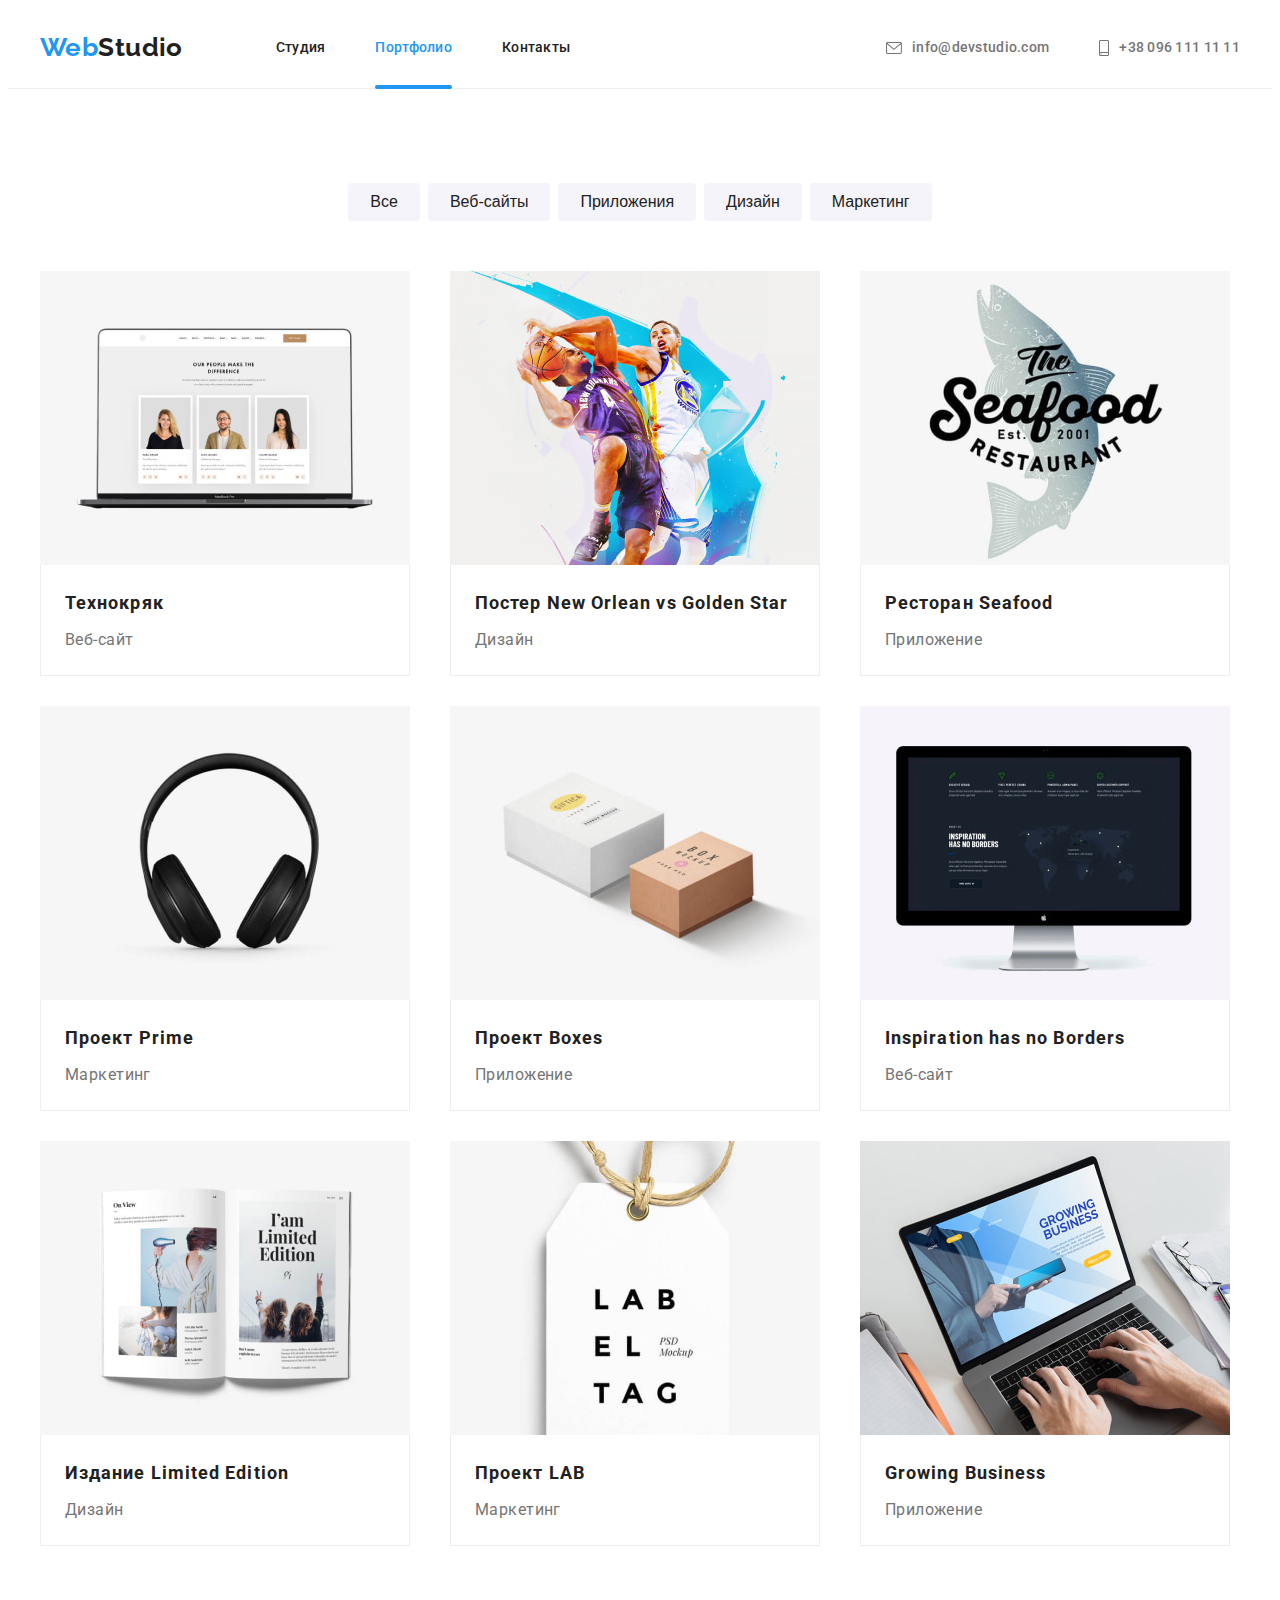
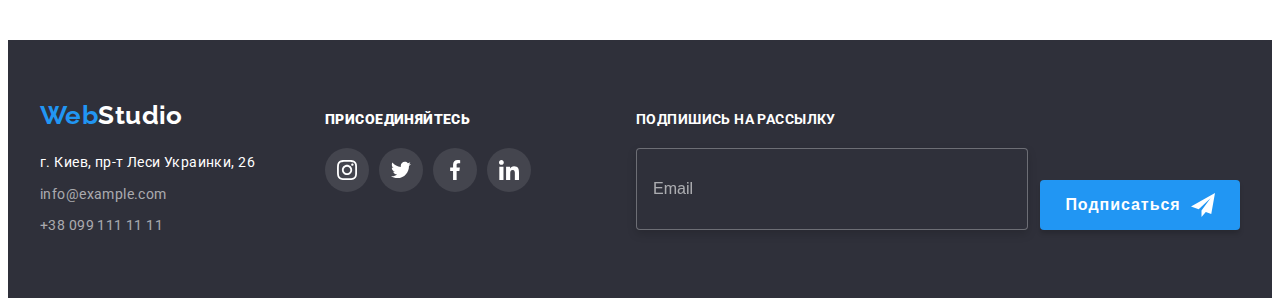
==== commit bdd0d3ba: "Update portfolio.html" ====
--- a/portfolio.html
+++ b/portfolio.html
@@ -69,7 +69,7 @@
         </button>
       </div>
       <!-- Мобильное меню -->
-      <div class="mob-menu is-open">
+      <div class="mob-menu js-menu-container">
         <button class="close-mob-menu js-close-menu" type="button">
           <svg class="close-mob-menu__icon" width="18" height="18" aria-label="Переключатель мобильного меню">
             <use class="icon-cross" href="./images/icons.svg#icon-burger-close"></use>
@@ -80,7 +80,7 @@
             <a class="menu__link" href="./index.html">Студия</a>
           </li>
           <li class="menu__item">
-            <a class="menu__link" href="#">Портфолио</a>
+            <a class="menu__link menu__link--current" href="#">Портфолио</a>
           </li>
           <li class="menu__item">
             <a class="menu__link" href="">Контакты</a>
@@ -379,5 +379,6 @@
         </form>
       </div>
     </footer>
+    <script src="./js/mobile-menu.js"></script>
   </body>
 </html>
--- a/css/main.min.css
+++ b/css/main.min.css
@@ -1,2 +1,2 @@
-:root{--main-title-color: #ffffff;--secondary-title-color: #212121;--text-color: #757575;--accent-color: #2196f3;--button-bg-color: #f5f4fa;--tr-duration: 250ms;--tr-function: cubic-bezier(0.4, 0, 0.2, 1)}h1,h2,h3,p{margin:0}ul{margin:0;padding:0;list-style:none}a{text-decoration:none}img{display:block;width:100%;height:auto}body{font-family:'Roboto', sans-serif;font-size:14px;letter-spacing:0.03em;color:var(--secondary-title-color)}.container{padding-left:15px;padding-right:15px;margin:0 auto}@media screen and (min-width: 480px){.container{width:480px}}@media screen and (min-width: 768px){.container{width:768px}}@media screen and (min-width: 1200px){.container{width:1200px}}.section{padding-top:60px;padding-bottom:60px}@media screen and (min-width: 1200px){.section{padding-top:94px;padding-bottom:94px}}.visually-hidden{position:absolute;width:1px;height:1px;margin:-1px;padding:0;overflow:hidden;border:0;clip:rect(0 0 0 0)}.page-header{border-bottom:1px solid #ececec}.logo{display:inline-block;font-family:'Raleway', sans-serif;font-size:24px;font-weight:700;line-height:1.17;color:var(--secondary-title-color)}@media screen and (min-width: 1200px){.logo{font-size:26px;font-weight:700;line-height:1.19}}.page-header__logo{padding-top:16px;padding-bottom:16px}@media screen and (min-width: 768px){.page-header__logo{padding-top:26px;padding-bottom:26px;margin-right:88px}}@media screen and (min-width: 1200px){.page-header__logo{padding-top:24px;padding-bottom:25px;margin-right:93px}}.logo__wrapper--blue{color:var(--accent-color)}.page-header__container{display:flex}.page-header__menu{display:flex}.nav{display:flex}.nav__item{position:relative}.nav__item:not(:last-child){margin-right:50px}.nav__link{transition:color var(--tr-duration) var(--tr-function);display:block;padding:32px 0;font-weight:500;line-height:1.14;letter-spacing:0.02em;color:var(--secondary-title-color);display:none}.nav__link:hover,.nav__link:focus{color:var(--accent-color)}@media screen and (min-width: 768px){.nav__link{display:block}}.nav__link--current{color:var(--accent-color)}.nav__link--current::after{position:absolute;bottom:-1px;content:'';display:block;width:100%;height:4px;background-color:var(--accent-color);border-radius:2px}.main-contacts{margin-left:auto}@media screen and (min-width: 768px) and (max-width: 1199px){.main-contacts{padding:21px 0}}@media screen and (min-width: 1200px){.main-contacts{display:flex}}@media screen and (min-width: 768px) and (max-width: 1199px){.main-contacts__item:not(:last-child){margin-bottom:10px}}@media screen and (min-width: 1200px){.main-contacts__item:not(:last-child){margin-right:50px}}.main-contacts__link{display:flex;align-items:center;font-weight:500;line-height:1.14;letter-spacing:0.02em;color:var(--text-color);transition:color var(--tr-duration) var(--tr-function);display:none}.main-contacts__link:hover,.main-contacts__link:focus{color:var(--accent-color)}@media screen and (min-width: 768px){.main-contacts__link{display:flex}}@media screen and (min-width: 1200px){.main-contacts__link{padding:32px 0}}.main-contacts__icon{display:block;margin-right:10px;fill:currentColor;display:none}@media screen and (min-width: 768px){.main-contacts__icon{display:block}}.open-mob-menu{display:flex;align-self:center;border-style:none;background-color:transparent;padding:12px 8px}.open-mob-menu:hover,.open-mob-menu:focus{fill:var(--accent-color)}.mob-menu{position:fixed;top:0;left:0;width:100vw;height:100vh;display:flex;flex-direction:column;padding:48px 0px 48px 40px;background-color:#ffffff;transform:translateX(100%);transition:transform 350ms ease-in-out}.mob-menu.is-open{transform:translateX(0)}.menu__item:not(:last-child){margin-bottom:32px}.menu__link{font-size:40px;line-height:1.18;letter-spacing:0.02em;color:var(--secondary-title-color)}.menu__link:hover,.menu__link:focus{color:var(--accent-color)}.contacts{margin-top:auto}.contacts__item:not(:last-child){margin-bottom:32px}.contacts__item:nth-child(2){margin-bottom:64px}.contacts__link{font-size:34px;line-height:1.18;letter-spacing:0.02em;color:var(--accent-color)}.contacts__link--style{font-size:24px;line-height:1.17;color:var(--text-color)}.networks{display:flex;flex-wrap:wrap;align-items:center}.networks__link{font-size:18px;line-height:1.22;letter-spacing:0.02em;color:var(--accent-color)}.networks__link--bar{margin-left:10px;font-size:22px;color:var(--text-color)}.networks__item:not(:last-child){margin-right:10px}.hero{max-width:1600px;padding-bottom:118px;padding-top:118px;margin-left:auto;margin-right:auto;text-align:center;background-color:#696969;background-image:linear-gradient(rgba(47,48,58,0.4), rgba(47,48,58,0.4)),url(../images/hero-bg/hero-bg_mob_1x.jpg);background-repeat:no-repeat;background-size:cover;background-position:center}@media (min-device-pixel-ratio: 2), (-webkit-min-device-pixel-ratio: 2), (min-resolution: 192dpi), (min-resolution: 2dppx){.hero{background-image:linear-gradient(rgba(47,48,58,0.4), rgba(47,48,58,0.4)),url(../images/hero-bg/hero-bg_mob_2x.jpg)}}@media screen and (min-width: 768px){.hero{background-image:linear-gradient(rgba(47,48,58,0.4), rgba(47,48,58,0.4)),url(../images/hero-bg/hero-bg_tab_1x.jpg)}}@media screen and (min-width: 768px) and (min-width: 768px) and (min-device-pixel-ratio: 2), screen and (min-width: 768px) and (-webkit-min-device-pixel-ratio: 2), screen and (min-width: 768px) and (min-resolution: 192dpi), screen and (min-width: 768px) and (min-resolution: 2dppx){.hero{background-image:linear-gradient(rgba(47,48,58,0.4), rgba(47,48,58,0.4)),url(../images/hero-bg/hero-bg_tab_2x.jpg)}}@media screen and (min-width: 1200px){.hero{background-image:linear-gradient(rgba(47,48,58,0.4), rgba(47,48,58,0.4)),url(../images/hero-bg/hero-bg_desc_1x.jpg)}}@media screen and (min-width: 1200px) and (min-width: 1200px) and (min-device-pixel-ratio: 2), screen and (min-width: 1200px) and (-webkit-min-device-pixel-ratio: 2), screen and (min-width: 1200px) and (min-resolution: 192dpi), screen and (min-width: 1200px) and (min-resolution: 2dppx){.hero{background-image:linear-gradient(rgba(47,48,58,0.4), rgba(47,48,58,0.4)),url(../images/hero-bg/hero-bg_desc_2x.jpg)}}@media screen and (min-width: 1200px){.hero{padding-bottom:200px;padding-top:200px}}.hero__title{margin-bottom:30px;font-size:26px;font-weight:900;line-height:1.62;letter-spacing:0.06em;text-transform:uppercase;color:var(--main-title-color)}@media screen and (min-width: 1200px){.hero__title{font-size:44px;font-weight:900;line-height:1.36}}.hero__button{transition:background-color var(--tr-duration) var(--tr-function);padding:10px 32px;min-width:200px;min-height:50px;font-size:16px;font-weight:700;line-height:1.87;letter-spacing:0.06em;color:#ffffff;background-color:#2196f3;cursor:pointer;border-style:none;border-radius:4px;box-shadow:0px 4px 4px rgba(0,0,0,0.15)}.hero__button:hover,.hero__button:focus{background-color:#188ce8}.features{display:flex;flex-wrap:wrap;margin:-15px}.features__item{margin:15px}@media screen and (min-width: 768px){.features__item{flex-basis:calc((100% - 60px) / 2)}}@media screen and (min-width: 1200px){.features__item{flex-basis:calc((100% - 120px) / 4)}}.features__wrapper{display:flex;height:120px;justify-content:center;align-items:center;margin-bottom:30px;background-color:#f5f4fa;border-radius:4px}.features__title{margin-bottom:10px;font-size:14px;line-height:1.14;text-transform:uppercase}@media screen and (max-width: 767px){.features__title{text-align:center}}.features__text{line-height:1.71;color:var(--text-color)}.section--reset-indent{display:none}@media screen and (min-width: 1200px){.section--reset-indent{padding-top:0;display:unset}}.section-title{font-size:28px;line-height:1.18;text-align:center}@media screen and (min-width: 1200px){.section-title{font-size:36px;line-height:1.17}}.section__section-title{margin-bottom:30px}@media screen and (min-width: 1200px){.section__section-title{margin-bottom:50px}}@media screen and (min-width: 1200px){.work{display:flex;margin-left:-30px}}@media screen and (min-width: 1200px){.work__item{flex-basis:calc(100% / 3);margin-left:30px}}@media screen and (min-width: 1200px){.work__thumb{position:relative}}@media screen and (min-width: 1200px){.work__title{position:absolute;bottom:0;display:flex;width:100%;height:70px;justify-content:center;align-items:center;font-size:14px;line-height:1.14;text-transform:uppercase;text-align:center;color:#ffffff;background-color:rgba(47,48,58,0.8)}}.section--background{background-color:#f5f4fa}.team{display:flex;flex-wrap:wrap;margin:-15px}.team__item{margin:15px;background-color:#ffffff;box-shadow:0px 1px 3px rgba(0,0,0,0.12),0px 1px 1px rgba(0,0,0,0.14),0px 2px 1px rgba(0,0,0,0.2);border-radius:0px 0px 4px 4px}@media screen and (min-width: 768px){.team__item{flex-basis:calc((100% - 60px) / 2)}}@media screen and (min-width: 1200px){.team__item{flex-basis:calc((100% - 120px) / 4)}}.team__wrapper{padding-top:30px;text-align:center}.team__title{margin-bottom:10px;font-size:16px;font-weight:500;line-height:1.19}.team__text{margin-bottom:16px;font-size:16px;line-height:1.19;color:var(--text-color)}.social-networks{display:flex;padding-bottom:24px;justify-content:center}.social-networks__item{width:44px;height:44px}.social-networks__item:not(:last-child){margin-right:10px}.social-networks__link{display:flex;width:100%;height:100%;justify-content:center;align-items:center;color:#afb1b8;border-radius:50%;transition:background-color var(--tr-duration) var(--tr-function),color var(--tr-duration) var(--tr-function)}.social-networks__link:hover,.social-networks__link:focus{background-color:var(--accent-color);color:#ffffff}.social-networks__icon{fill:currentColor}.clients{display:flex;flex-wrap:wrap;margin:-15px}.clients__item{flex-basis:calc((100% - 60px) / 2);margin:15px;height:92px}@media screen and (min-width: 768px){.clients__item{flex-basis:calc((100% - 90px) / 3)}}@media screen and (min-width: 1200px){.clients__item{flex-basis:calc((100% - 180px) / 6)}}.clients__link{display:flex;width:100%;height:100%;justify-content:center;align-items:center;border:1px solid #afb1b8;border-radius:4px;color:#afb1b8;transition:color var(--tr-duration) var(--tr-function),border-color var(--tr-duration) var(--tr-function)}.clients__link:hover,.clients__link:focus{color:var(--accent-color);border-color:var(--accent-color)}.clients__icon{fill:currentColor}.footer{padding:60px 0;background-color:#2f303a}.footer__logo{display:inline-block;margin-bottom:20px}.logo__wrapper--white{color:#ffffff}.footer-info{font-style:normal}@media screen and (max-width: 1199px){.footer-info{margin-bottom:60px}}.footer-contacts__item:not(:last-child){margin-bottom:8px}.footer-contacts__map{line-height:1.71;color:#ffffff;transition:color var(--tr-duration) var(--tr-function)}.footer-contacts__map:hover,.footer-contacts__map:focus{color:var(--accent-color)}.footer-contacts__link{transition:color var(--tr-duration) var(--tr-function);display:inline-block;line-height:1.71;color:rgba(255,255,255,0.6)}.footer-contacts__link:hover,.footer-contacts__link:focus{color:var(--accent-color)}.footer-title{margin-bottom:20px;font-size:14px;line-height:1.14;color:#ffffff;text-transform:uppercase}.footer-social-networks{display:inline-flex}@media screen and (max-width: 767px){.footer-social-networks{margin-bottom:60px}}.footer-social-networks__item{width:44px;height:44px}.footer-social-networks__item:not(:last-child){margin-right:10px}.footer-social-networks__link{display:flex;width:100%;height:100%;justify-content:center;align-items:center;color:#ffffff;background-color:rgba(255,255,255,0.1);border-radius:50%;transition:background-color var(--tr-duration) var(--tr-function)}.footer-social-networks__link:hover,.footer-social-networks__link:focus{background-color:var(--accent-color)}.footer-social-networks__icon{fill:currentColor}@media screen and (min-width: 768px) and (max-width: 1199px){.wrapper--left-pos{padding-left:65px;text-align:center;margin-right:165px}}@media screen and (min-width: 1200px){.wrapper--left-pos{margin-right:70px}}.footer__container{flex-wrap:wrap}@media screen and (max-width: 767px){.footer__container{text-align:center}}@media screen and (min-width: 768px){.footer__container{display:flex;align-items:baseline}}@media screen and (min-width: 768px) and (max-width: 1199px){.footer-form{margin:0 auto}}@media screen and (min-width: 1200px){.footer-form{display:flex;align-items:flex-end;margin-left:auto}}.footer-form__field{display:flex;flex-direction:column}@media screen and (max-width: 1199px){.footer-form__field{text-align:center}}.footer-form__label{margin-bottom:20px;font-size:14px;line-height:1.14;color:#ffffff;text-transform:uppercase}.footer-form__input{max-width:450px;height:50px;padding:15px 16px;font-size:16px;color:#ffffff;background-color:#2f303a;border:1px solid rgba(255,255,255,0.3);filter:drop-shadow(0px 4px 4px rgba(0,0,0,0.15));border-radius:4px}.footer-form__input::placeholder{font-size:16px;line-height:1.25;color:rgba(255,255,255,0.6)}@media screen and (min-width: 768px){.footer-form__input{width:450px}}@media screen and (min-width: 768px) and (min-width: 1200px){.footer-form__input{width:358px}}@media screen and (max-width: 1199px){.footer-form__input{margin-bottom:20px}}.footer-form__btn{display:flex;justify-content:center;align-items:center;margin:0 auto;padding:10px 0;min-width:200px;min-height:50px;font-size:16px;font-weight:700;line-height:1.87;letter-spacing:0.06em;color:#ffffff;border-style:none;box-shadow:0px 4px 4px rgba(0,0,0,0.15);border-radius:4px;background-color:#2196f3;cursor:pointer;transition:background-color var(--tr-duration) var(--tr-function)}.footer-form__btn:hover,.footer-form__btn:focus{background-color:#188ce8}@media screen and (min-width: 1200px){.footer-form__btn{margin-left:12px}}.footer-form__icon{margin-left:10px;fill:#ffffff}.filter{display:flex;flex-wrap:wrap}@media screen and (min-width: 768px){.filter{justify-content:center}}.section__filter{margin-bottom:40px}@media screen and (min-width: 768px){.section__filter{margin-bottom:30px}}@media screen and (min-width: 1200px){.section__filter{margin-bottom:50px}}.filter__item:not(:last-child){margin-right:8px}@media screen and (max-width: 767px){.filter__item:nth-child(-n+3){margin-bottom:15px}}.filter__button{padding:6px 22px;font-size:16px;font-weight:500;line-height:1.62;color:#212121;background-color:var(--button-bg-color);cursor:pointer;border-style:none;border-radius:4px;transition:color var(--tr-duration) var(--tr-function),background-color var(--tr-duration) var(--tr-function),box-shadow var(--tr-duration) var(--tr-function)}.filter__button:hover,.filter__button:focus{color:#ffffff;background-color:#2196f3;box-shadow:0px 3px 1px rgba(0,0,0,0.1),0px 1px 2px rgba(0,0,0,0.08),0px 2px 2px rgba(0,0,0,0.12)}.projects{display:flex;flex-wrap:wrap;margin:-15px}.projects__item{margin:15px}@media screen and (min-width: 768px){.projects__item{flex-basis:calc((100% - 60px) / 2)}}@media screen and (min-width: 1200px){.projects__item{flex-basis:calc((100% - 90px) / 3)}}.projects__link{transition:box-shadow var(--tr-duration) var(--tr-function);display:inline-block}.projects__link:hover,.projects__link:focus{box-shadow:0px 1px 1px rgba(0,0,0,0.12),0px 4px 4px rgba(0,0,0,0.06),1px 4px 6px rgba(0,0,0,0.16)}.projects__thumb{position:relative;overflow:hidden}.projects__text{position:absolute;top:0;left:0;transform:translate(0, 100%);transition:transform var(--tr-duration) var(--tr-function);width:100%;height:100%;padding:77px 24px;font-size:18px;line-height:1.56;color:#ffffff;background-color:rgba(33,150,243,0.9)}.projects__link:hover .projects__text,.projects__link:focus .projects__text{transform:translate(0, 0)}@media screen and (min-width: 768px){.projects__text{padding:49px 24px}}@media screen and (min-width: 1200px){.projects__text{padding:63px 24px}}.projects__content{padding:20px 24px;border-bottom:1px solid #eeeeee;border-left:1px solid #eeeeee;border-right:1px solid #eeeeee;background-color:white}.projects__title{margin-bottom:4px;font-size:18px;line-height:2;letter-spacing:0.06em;color:var(--secondary-title-color)}.projects__label{font-size:16px;line-height:1.87;color:var(--text-color)}.backdrop{position:fixed;top:0;left:0;width:100vw;height:100vh;opacity:1;visibility:visible;transition:opacity var(--tr-duration) var(--tr-function),visibility var(--tr-duration) var(--tr-function);background-color:rgba(0,0,0,0.2);overflow-y:scroll}.backdrop.is-hidden{visibility:hidden;opacity:0;pointer-events:none}.modal{position:absolute;top:50%;left:50%;max-width:528px;width:100%;opacity:1;visibility:visible;transform:translate(-50%, -50%) scale(1) rotate(360deg);transition:transform var(--tr-duration) var(--tr-function),opacity var(--tr-duration) var(--tr-function),visibility var(--tr-duration) var(--tr-function);padding:40px;background-color:#ffffff;box-shadow:0px 1px 3px rgba(0,0,0,0.12),0px 1px 1px rgba(0,0,0,0.14),0px 2px 1px rgba(0,0,0,0.2);border-radius:4px}@media screen and (max-width: 1199px){.modal{max-width:450px}}.backdrop.is-hidden .modal{transform:translate(-50%, -150%) scale(0) rotate(0deg);visibility:hidden;opacity:0}.modal__btn{position:absolute;top:8px;right:8px;display:flex;width:30px;height:30px;padding:0;justify-content:center;align-items:center;color:#000000;background-color:unset;border:1px solid rgba(0,0,0,0.1);border-radius:50%;cursor:pointer;transition:color var(--tr-duration) var(--tr-function)}.modal__btn:hover,.modal__btn:focus{color:var(--accent-color);outline:none}.modal__icon{fill:currentColor}.modal-form{display:flex;flex-direction:column;margin:0 auto}.modal-form__field{display:flex;flex-direction:column;margin-bottom:10px}.modal-form__field:nth-child(4){margin-bottom:20px}.modal__text{margin-bottom:12px;font-size:20px;font-weight:700;line-height:1.15;text-align:center;color:var(--secondary-title-color)}@media screen and (max-width: 1199px){.modal__text{font-size:20px;font-weight:700;line-height:1.5}}.modal-form__label{margin-bottom:4px;font-size:12px;line-height:1.17;letter-spacing:0.01em;color:var(--text-color)}.modal-form__input{width:100%;padding:10px 42px;min-height:40px;border:1px solid rgba(33,33,33,0.2);border-radius:4px;transition:border-color var(--tr-duration) var(--tr-function)}.modal-form__input:focus{border-color:var(--accent-color);outline:none}.modal-form__wrapper{position:relative}.modal-form__icon{position:absolute;top:50%;left:12px;transform:translateY(-50%);fill:currentColor;transition:color var(--tr-duration) var(--tr-function)}.modal-form__input:focus+.modal-form__icon{color:var(--accent-color)}.modal-form__text{padding:12px 16px;min-height:120px;border:1px solid rgba(33,33,33,0.2);border-radius:4px;resize:none;transition:border-color var(--tr-duration) var(--tr-function)}.modal-form__text:focus{border-color:var(--accent-color);outline:none}.modal-form__text::placeholder{font-size:12px;line-height:1.14;letter-spacing:0.01em;color:rgba(117,117,117,0.5)}.modal-policy{display:flex;justify-content:center;align-items:center;margin-bottom:30px}.modal-policy__input{position:absolute;width:1px;height:1px;margin:-1px;padding:0;overflow:hidden;border:0;clip:rect(0 0 0 0)}.modal-policy__input:focus+.modal-policy__label .modal-policy__wrapper{border-color:var(--accent-color)}.modal-policy__input:checked+.modal-policy__label .modal-policy__wrapper{background-color:var(--accent-color);border-color:var(--accent-color)}.modal-policy__label{display:flex;align-items:center;font-size:14px;line-height:1.71;color:var(--text-color)}@media screen and (max-width: 1199px){.modal-policy__label{font-size:12px;line-height:1.17}}.modal-policy__wrapper{display:flex;justify-content:center;align-items:center;width:16px;height:15px;margin-right:8px;border:2px solid #000000;border-radius:4px;transition:background-color var(--tr-duration) var(--tr-function),border-color var(--tr-duration) var(--tr-function)}.modal-form__link{color:var(--accent-color);text-decoration-line:underline;margin-left:3px}.modal-form__btn{display:flex;justify-content:center;align-items:center;min-width:200px;height:50px;padding:0;margin:0 auto;font-size:16px;font-weight:700;line-height:1.87;letter-spacing:0.06em;color:#ffffff;background-color:var(--accent-color);box-shadow:0px 4px 4px rgba(0,0,0,0.15);border-style:none;border-radius:4px;cursor:pointer;transition:background-color var(--tr-duration) var(--tr-function)}.modal-form__btn:hover,.modal-form__btn:focus{background-color:#188ce8}
+:root{--main-title-color: #ffffff;--secondary-title-color: #212121;--text-color: #757575;--accent-color: #2196f3;--button-bg-color: #f5f4fa;--tr-duration: 250ms;--tr-function: cubic-bezier(0.4, 0, 0.2, 1)}h1,h2,h3,p{margin:0}ul{margin:0;padding:0;list-style:none}a{text-decoration:none}img{display:block;width:100%;height:auto}body{font-family:'Roboto', sans-serif;font-size:14px;letter-spacing:0.03em;color:var(--secondary-title-color)}.container{padding-left:15px;padding-right:15px;margin:0 auto}@media screen and (min-width: 480px){.container{width:480px}}@media screen and (min-width: 768px){.container{width:768px}}@media screen and (min-width: 1200px){.container{width:1200px}}.section{padding-top:60px;padding-bottom:60px}@media screen and (min-width: 1200px){.section{padding-top:94px;padding-bottom:94px}}.visually-hidden{position:absolute;width:1px;height:1px;margin:-1px;padding:0;overflow:hidden;border:0;clip:rect(0 0 0 0)}.page-header{border-bottom:1px solid #ececec}.logo{display:inline-block;font-family:'Raleway', sans-serif;font-size:24px;font-weight:700;line-height:1.17;color:var(--secondary-title-color)}@media screen and (min-width: 1200px){.logo{font-size:26px;font-weight:700;line-height:1.19}}.page-header__logo{padding-top:16px;padding-bottom:16px}@media screen and (min-width: 768px){.page-header__logo{padding-top:26px;padding-bottom:26px;margin-right:88px}}@media screen and (min-width: 1200px){.page-header__logo{padding-top:24px;padding-bottom:25px;margin-right:93px}}.logo__wrapper--blue{color:var(--accent-color)}.page-header__container{display:flex;align-items:center}.page-header__menu{display:flex}.nav{display:flex}.nav__item{position:relative}.nav__item:not(:last-child){margin-right:50px}.nav__link{transition:color var(--tr-duration) var(--tr-function);display:block;padding:32px 0;font-weight:500;line-height:1.14;letter-spacing:0.02em;color:var(--secondary-title-color);display:none}.nav__link:hover,.nav__link:focus{color:var(--accent-color)}@media screen and (min-width: 768px){.nav__link{display:block}}.nav__link--current{color:var(--accent-color)}.nav__link--current::after{position:absolute;bottom:-1px;content:'';display:block;width:100%;height:4px;background-color:var(--accent-color);border-radius:2px}.main-contacts{margin-left:auto}@media screen and (min-width: 768px) and (max-width: 1199px){.main-contacts{padding:21px 0}}@media screen and (min-width: 1200px){.main-contacts{display:flex}}@media screen and (min-width: 768px) and (max-width: 1199px){.main-contacts__item:not(:last-child){margin-bottom:10px}}@media screen and (min-width: 1200px){.main-contacts__item:not(:last-child){margin-right:50px}}.main-contacts__link{display:flex;align-items:center;font-weight:500;line-height:1.14;letter-spacing:0.02em;color:var(--text-color);transition:color var(--tr-duration) var(--tr-function);display:none}.main-contacts__link:hover,.main-contacts__link:focus{color:var(--accent-color)}@media screen and (min-width: 768px){.main-contacts__link{display:flex}}@media screen and (min-width: 1200px){.main-contacts__link{padding:32px 0}}.main-contacts__icon{display:block;margin-right:10px;fill:currentColor;display:none}@media screen and (min-width: 768px){.main-contacts__icon{display:block}}.open-mob-menu{display:flex;align-self:center;width:40px;height:40px;border-style:none;background-color:transparent;padding:12px 8px;transition:fill var(--tr-duration) var(--tr-function)}.open-mob-menu:hover,.open-mob-menu:focus{fill:var(--accent-color)}@media screen and (min-width: 768px){.open-mob-menu{display:none}}.mob-menu{position:fixed;z-index:3;top:0;left:0;width:100vw;height:100vh;display:flex;flex-direction:column;padding:10px 15px 48px 40px;background-color:#ffffff;transform:translateX(100%);transition:transform 350ms ease-in-out}.mob-menu.is-open{transform:translateX(0)}.close-mob-menu{width:40px;height:40px;padding:11px;margin-left:auto;border-style:none;margin-bottom:5px;background-color:transparent;transition:fill var(--tr-duration) var(--tr-function)}.close-mob-menu:hover,.close-mob-menu:focus{fill:var(--accent-color)}.menu__item:not(:last-child){margin-bottom:32px}.menu__link{font-size:40px;line-height:1.18;letter-spacing:0.02em;color:var(--secondary-title-color)}.menu__link:hover,.menu__link:focus{color:var(--accent-color)}.menu__link--current{color:var(--accent-color)}.contacts{margin-top:auto}.contacts__item:not(:last-child){margin-bottom:32px}.contacts__item:nth-child(2){margin-bottom:64px}.contacts__link{font-size:34px;line-height:1.18;letter-spacing:0.02em;color:var(--accent-color)}.contacts__link--style{font-size:24px;line-height:1.17;color:var(--text-color)}.networks{display:flex;flex-wrap:wrap;align-items:center}.networks__link{font-size:18px;line-height:1.22;letter-spacing:0.02em;color:var(--accent-color)}.networks__link--bar{margin-left:10px;font-size:22px;color:var(--text-color)}.networks__item:not(:last-child){margin-right:10px}.hero{max-width:1600px;padding-bottom:118px;padding-top:118px;margin-left:auto;margin-right:auto;text-align:center;background-color:#696969;background-image:linear-gradient(rgba(47,48,58,0.4), rgba(47,48,58,0.4)),url(../images/hero-bg/hero-bg_mob_1x.jpg);background-repeat:no-repeat;background-size:cover;background-position:center}@media (min-device-pixel-ratio: 2), (-webkit-min-device-pixel-ratio: 2), (min-resolution: 192dpi), (min-resolution: 2dppx){.hero{background-image:linear-gradient(rgba(47,48,58,0.4), rgba(47,48,58,0.4)),url(../images/hero-bg/hero-bg_mob_2x.jpg)}}@media screen and (min-width: 768px){.hero{background-image:linear-gradient(rgba(47,48,58,0.4), rgba(47,48,58,0.4)),url(../images/hero-bg/hero-bg_tab_1x.jpg)}}@media screen and (min-width: 768px) and (min-width: 768px) and (min-device-pixel-ratio: 2), screen and (min-width: 768px) and (-webkit-min-device-pixel-ratio: 2), screen and (min-width: 768px) and (min-resolution: 192dpi), screen and (min-width: 768px) and (min-resolution: 2dppx){.hero{background-image:linear-gradient(rgba(47,48,58,0.4), rgba(47,48,58,0.4)),url(../images/hero-bg/hero-bg_tab_2x.jpg)}}@media screen and (min-width: 1200px){.hero{background-image:linear-gradient(rgba(47,48,58,0.4), rgba(47,48,58,0.4)),url(../images/hero-bg/hero-bg_desc_1x.jpg)}}@media screen and (min-width: 1200px) and (min-width: 1200px) and (min-device-pixel-ratio: 2), screen and (min-width: 1200px) and (-webkit-min-device-pixel-ratio: 2), screen and (min-width: 1200px) and (min-resolution: 192dpi), screen and (min-width: 1200px) and (min-resolution: 2dppx){.hero{background-image:linear-gradient(rgba(47,48,58,0.4), rgba(47,48,58,0.4)),url(../images/hero-bg/hero-bg_desc_2x.jpg)}}@media screen and (min-width: 1200px){.hero{padding-bottom:200px;padding-top:200px}}.hero__title{margin-bottom:30px;font-size:26px;font-weight:900;line-height:1.62;letter-spacing:0.06em;text-transform:uppercase;color:var(--main-title-color)}@media screen and (min-width: 1200px){.hero__title{font-size:44px;font-weight:900;line-height:1.36}}.hero__button{transition:background-color var(--tr-duration) var(--tr-function);padding:10px 32px;min-width:200px;min-height:50px;font-size:16px;font-weight:700;line-height:1.87;letter-spacing:0.06em;color:#ffffff;background-color:#2196f3;cursor:pointer;border-style:none;border-radius:4px;box-shadow:0px 4px 4px rgba(0,0,0,0.15)}.hero__button:hover,.hero__button:focus{background-color:#188ce8}.features{display:flex;flex-wrap:wrap;margin:-15px}.features__item{margin:15px}@media screen and (min-width: 768px){.features__item{flex-basis:calc((100% - 60px) / 2)}}@media screen and (min-width: 1200px){.features__item{flex-basis:calc((100% - 120px) / 4)}}.features__wrapper{display:flex;height:120px;justify-content:center;align-items:center;margin-bottom:30px;background-color:#f5f4fa;border-radius:4px}.features__title{margin-bottom:10px;font-size:14px;line-height:1.14;text-transform:uppercase}@media screen and (max-width: 767px){.features__title{text-align:center}}.features__text{line-height:1.71;color:var(--text-color)}.section--reset-indent{display:none}@media screen and (min-width: 1200px){.section--reset-indent{padding-top:0;display:unset}}.section-title{font-size:28px;line-height:1.18;text-align:center}@media screen and (min-width: 1200px){.section-title{font-size:36px;line-height:1.17}}.section__section-title{margin-bottom:30px}@media screen and (min-width: 1200px){.section__section-title{margin-bottom:50px}}@media screen and (min-width: 1200px){.work{display:flex;margin-left:-30px}}@media screen and (min-width: 1200px){.work__item{flex-basis:calc(100% / 3);margin-left:30px}}@media screen and (min-width: 1200px){.work__thumb{position:relative}}@media screen and (min-width: 1200px){.work__title{position:absolute;bottom:0;display:flex;width:100%;height:70px;justify-content:center;align-items:center;font-size:14px;line-height:1.14;text-transform:uppercase;text-align:center;color:#ffffff;background-color:rgba(47,48,58,0.8)}}.section--background{background-color:#f5f4fa}.team{display:flex;flex-wrap:wrap;margin:-15px}.team__item{margin:15px;background-color:#ffffff;box-shadow:0px 1px 3px rgba(0,0,0,0.12),0px 1px 1px rgba(0,0,0,0.14),0px 2px 1px rgba(0,0,0,0.2);border-radius:0px 0px 4px 4px}@media screen and (min-width: 768px){.team__item{flex-basis:calc((100% - 60px) / 2)}}@media screen and (min-width: 1200px){.team__item{flex-basis:calc((100% - 120px) / 4)}}.team__wrapper{padding-top:30px;text-align:center}.team__title{margin-bottom:10px;font-size:16px;font-weight:500;line-height:1.19}.team__text{margin-bottom:16px;font-size:16px;line-height:1.19;color:var(--text-color)}.social-networks{display:flex;padding-bottom:24px;justify-content:center}.social-networks__item{width:44px;height:44px}.social-networks__item:not(:last-child){margin-right:10px}.social-networks__link{display:flex;width:100%;height:100%;justify-content:center;align-items:center;color:#afb1b8;border-radius:50%;transition:background-color var(--tr-duration) var(--tr-function),color var(--tr-duration) var(--tr-function)}.social-networks__link:hover,.social-networks__link:focus{background-color:var(--accent-color);color:#ffffff}.social-networks__icon{fill:currentColor}.clients{display:flex;flex-wrap:wrap;margin:-15px}.clients__item{flex-basis:calc((100% - 60px) / 2);margin:15px;height:92px}@media screen and (min-width: 768px){.clients__item{flex-basis:calc((100% - 90px) / 3)}}@media screen and (min-width: 1200px){.clients__item{flex-basis:calc((100% - 180px) / 6)}}.clients__link{display:flex;width:100%;height:100%;justify-content:center;align-items:center;border:1px solid #afb1b8;border-radius:4px;color:#afb1b8;transition:color var(--tr-duration) var(--tr-function),border-color var(--tr-duration) var(--tr-function)}.clients__link:hover,.clients__link:focus{color:var(--accent-color);border-color:var(--accent-color)}.clients__icon{fill:currentColor}.footer{padding:60px 0;background-color:#2f303a}.footer__logo{display:inline-block;margin-bottom:20px}.logo__wrapper--white{color:#ffffff}.footer-info{font-style:normal}@media screen and (max-width: 1199px){.footer-info{margin-bottom:60px}}.footer-contacts__item:not(:last-child){margin-bottom:8px}.footer-contacts__map{line-height:1.71;color:#ffffff;transition:color var(--tr-duration) var(--tr-function)}.footer-contacts__map:hover,.footer-contacts__map:focus{color:var(--accent-color)}.footer-contacts__link{transition:color var(--tr-duration) var(--tr-function);display:inline-block;line-height:1.71;color:rgba(255,255,255,0.6)}.footer-contacts__link:hover,.footer-contacts__link:focus{color:var(--accent-color)}.footer-title{margin-bottom:20px;font-size:14px;line-height:1.14;color:#ffffff;text-transform:uppercase}.footer-social-networks{display:inline-flex}@media screen and (max-width: 767px){.footer-social-networks{margin-bottom:60px}}.footer-social-networks__item{width:44px;height:44px}.footer-social-networks__item:not(:last-child){margin-right:10px}.footer-social-networks__link{display:flex;width:100%;height:100%;justify-content:center;align-items:center;color:#ffffff;background-color:rgba(255,255,255,0.1);border-radius:50%;transition:background-color var(--tr-duration) var(--tr-function)}.footer-social-networks__link:hover,.footer-social-networks__link:focus{background-color:var(--accent-color)}.footer-social-networks__icon{fill:currentColor}@media screen and (min-width: 768px) and (max-width: 1199px){.wrapper--left-pos{padding-left:65px;text-align:center;margin-right:165px}}@media screen and (min-width: 1200px){.wrapper--left-pos{margin-right:70px}}.footer__container{flex-wrap:wrap}@media screen and (max-width: 767px){.footer__container{text-align:center}}@media screen and (min-width: 768px){.footer__container{display:flex;align-items:baseline}}@media screen and (min-width: 768px) and (max-width: 1199px){.footer-form{margin:0 auto}}@media screen and (min-width: 1200px){.footer-form{display:flex;align-items:flex-end;margin-left:auto}}.footer-form__field{display:flex;flex-direction:column}@media screen and (max-width: 1199px){.footer-form__field{text-align:center}}.footer-form__label{margin-bottom:20px;font-size:14px;line-height:1.14;color:#ffffff;text-transform:uppercase}.footer-form__input{max-width:450px;height:50px;padding:15px 16px;font-size:16px;color:#ffffff;background-color:#2f303a;border:1px solid rgba(255,255,255,0.3);filter:drop-shadow(0px 4px 4px rgba(0,0,0,0.15));border-radius:4px}.footer-form__input::placeholder{font-size:16px;line-height:1.25;color:rgba(255,255,255,0.6)}@media screen and (min-width: 768px){.footer-form__input{width:450px}}@media screen and (min-width: 768px) and (min-width: 1200px){.footer-form__input{width:358px}}@media screen and (max-width: 1199px){.footer-form__input{margin-bottom:20px}}.footer-form__btn{display:flex;justify-content:center;align-items:center;margin:0 auto;padding:10px 0;min-width:200px;min-height:50px;font-size:16px;font-weight:700;line-height:1.87;letter-spacing:0.06em;color:#ffffff;border-style:none;box-shadow:0px 4px 4px rgba(0,0,0,0.15);border-radius:4px;background-color:#2196f3;cursor:pointer;transition:background-color var(--tr-duration) var(--tr-function)}.footer-form__btn:hover,.footer-form__btn:focus{background-color:#188ce8}@media screen and (min-width: 1200px){.footer-form__btn{margin-left:12px}}.footer-form__icon{margin-left:10px;fill:#ffffff}.filter{display:flex;flex-wrap:wrap}@media screen and (min-width: 768px){.filter{justify-content:center}}.section__filter{margin-bottom:40px}@media screen and (min-width: 768px){.section__filter{margin-bottom:30px}}@media screen and (min-width: 1200px){.section__filter{margin-bottom:50px}}.filter__item:not(:last-child){margin-right:8px}@media screen and (max-width: 767px){.filter__item:nth-child(-n+3){margin-bottom:15px}}.filter__button{padding:6px 22px;font-size:16px;font-weight:500;line-height:1.62;color:#212121;background-color:var(--button-bg-color);cursor:pointer;border-style:none;border-radius:4px;transition:color var(--tr-duration) var(--tr-function),background-color var(--tr-duration) var(--tr-function),box-shadow var(--tr-duration) var(--tr-function)}.filter__button:hover,.filter__button:focus{color:#ffffff;background-color:#2196f3;box-shadow:0px 3px 1px rgba(0,0,0,0.1),0px 1px 2px rgba(0,0,0,0.08),0px 2px 2px rgba(0,0,0,0.12)}.projects{display:flex;flex-wrap:wrap;margin:-15px}.projects__item{margin:15px}@media screen and (min-width: 768px){.projects__item{flex-basis:calc((100% - 60px) / 2)}}@media screen and (min-width: 1200px){.projects__item{flex-basis:calc((100% - 90px) / 3)}}.projects__link{transition:box-shadow var(--tr-duration) var(--tr-function);display:inline-block}.projects__link:hover,.projects__link:focus{box-shadow:0px 1px 1px rgba(0,0,0,0.12),0px 4px 4px rgba(0,0,0,0.06),1px 4px 6px rgba(0,0,0,0.16)}.projects__thumb{position:relative;overflow:hidden}.projects__text{position:absolute;top:0;left:0;transform:translate(0, 100%);transition:transform var(--tr-duration) var(--tr-function);width:100%;height:100%;padding:77px 24px;font-size:18px;line-height:1.56;color:#ffffff;background-color:rgba(33,150,243,0.9)}.projects__link:hover .projects__text,.projects__link:focus .projects__text{transform:translate(0, 0)}@media screen and (min-width: 768px){.projects__text{padding:49px 24px}}@media screen and (min-width: 1200px){.projects__text{padding:63px 24px}}.projects__content{padding:20px 24px;border-bottom:1px solid #eeeeee;border-left:1px solid #eeeeee;border-right:1px solid #eeeeee;background-color:white}.projects__title{margin-bottom:4px;font-size:18px;line-height:2;letter-spacing:0.06em;color:var(--secondary-title-color)}.projects__label{font-size:16px;line-height:1.87;color:var(--text-color)}.backdrop{position:fixed;top:0;left:0;width:100vw;height:100vh;opacity:1;visibility:visible;transition:opacity var(--tr-duration) var(--tr-function),visibility var(--tr-duration) var(--tr-function);background-color:rgba(0,0,0,0.2);overflow-y:scroll}.backdrop.is-hidden{visibility:hidden;opacity:0;pointer-events:none}.modal{position:absolute;top:50%;left:50%;max-width:528px;width:100%;opacity:1;visibility:visible;transform:translate(-50%, -50%) scale(1) rotate(360deg);transition:transform var(--tr-duration) var(--tr-function),opacity var(--tr-duration) var(--tr-function),visibility var(--tr-duration) var(--tr-function);padding:40px;background-color:#ffffff;box-shadow:0px 1px 3px rgba(0,0,0,0.12),0px 1px 1px rgba(0,0,0,0.14),0px 2px 1px rgba(0,0,0,0.2);border-radius:4px}@media screen and (max-width: 1199px){.modal{max-width:450px}}.backdrop.is-hidden .modal{transform:translate(-50%, -150%) scale(0) rotate(0deg);visibility:hidden;opacity:0}.modal__btn{position:absolute;top:8px;right:8px;display:flex;width:30px;height:30px;padding:0;justify-content:center;align-items:center;color:#000000;background-color:unset;border:1px solid rgba(0,0,0,0.1);border-radius:50%;cursor:pointer;transition:color var(--tr-duration) var(--tr-function)}.modal__btn:hover,.modal__btn:focus{color:var(--accent-color);outline:none}.modal__icon{fill:currentColor}.modal-form{display:flex;flex-direction:column;margin:0 auto}.modal-form__field{display:flex;flex-direction:column;margin-bottom:10px}.modal-form__field:nth-child(4){margin-bottom:20px}.modal__text{margin-bottom:12px;font-size:20px;font-weight:700;line-height:1.15;text-align:center;color:var(--secondary-title-color)}@media screen and (max-width: 1199px){.modal__text{font-size:20px;font-weight:700;line-height:1.5}}.modal-form__label{margin-bottom:4px;font-size:12px;line-height:1.17;letter-spacing:0.01em;color:var(--text-color)}.modal-form__input{width:100%;padding:10px 42px;min-height:40px;border:1px solid rgba(33,33,33,0.2);border-radius:4px;transition:border-color var(--tr-duration) var(--tr-function)}.modal-form__input:focus{border-color:var(--accent-color);outline:none}.modal-form__wrapper{position:relative}.modal-form__icon{position:absolute;top:50%;left:12px;transform:translateY(-50%);fill:currentColor;transition:color var(--tr-duration) var(--tr-function)}.modal-form__input:focus+.modal-form__icon{color:var(--accent-color)}.modal-form__text{padding:12px 16px;min-height:120px;border:1px solid rgba(33,33,33,0.2);border-radius:4px;resize:none;transition:border-color var(--tr-duration) var(--tr-function)}.modal-form__text:focus{border-color:var(--accent-color);outline:none}.modal-form__text::placeholder{font-size:12px;line-height:1.14;letter-spacing:0.01em;color:rgba(117,117,117,0.5)}.modal-policy{display:flex;justify-content:center;align-items:center;margin-bottom:30px}.modal-policy__input{position:absolute;width:1px;height:1px;margin:-1px;padding:0;overflow:hidden;border:0;clip:rect(0 0 0 0)}.modal-policy__input:focus+.modal-policy__label .modal-policy__wrapper{border-color:var(--accent-color)}.modal-policy__input:checked+.modal-policy__label .modal-policy__wrapper{background-color:var(--accent-color);border-color:var(--accent-color)}.modal-policy__label{display:flex;align-items:center;font-size:14px;line-height:1.71;color:var(--text-color)}@media screen and (max-width: 1199px){.modal-policy__label{font-size:12px;line-height:1.17}}.modal-policy__wrapper{display:flex;justify-content:center;align-items:center;width:16px;height:15px;margin-right:8px;border:2px solid #000000;border-radius:4px;transition:background-color var(--tr-duration) var(--tr-function),border-color var(--tr-duration) var(--tr-function)}.modal-form__link{color:var(--accent-color);text-decoration-line:underline;margin-left:3px}.modal-form__btn{display:flex;justify-content:center;align-items:center;min-width:200px;height:50px;padding:0;margin:0 auto;font-size:16px;font-weight:700;line-height:1.87;letter-spacing:0.06em;color:#ffffff;background-color:var(--accent-color);box-shadow:0px 4px 4px rgba(0,0,0,0.15);border-style:none;border-radius:4px;cursor:pointer;transition:background-color var(--tr-duration) var(--tr-function)}.modal-form__btn:hover,.modal-form__btn:focus{background-color:#188ce8}
 /*# sourceMappingURL=main.min.css.map */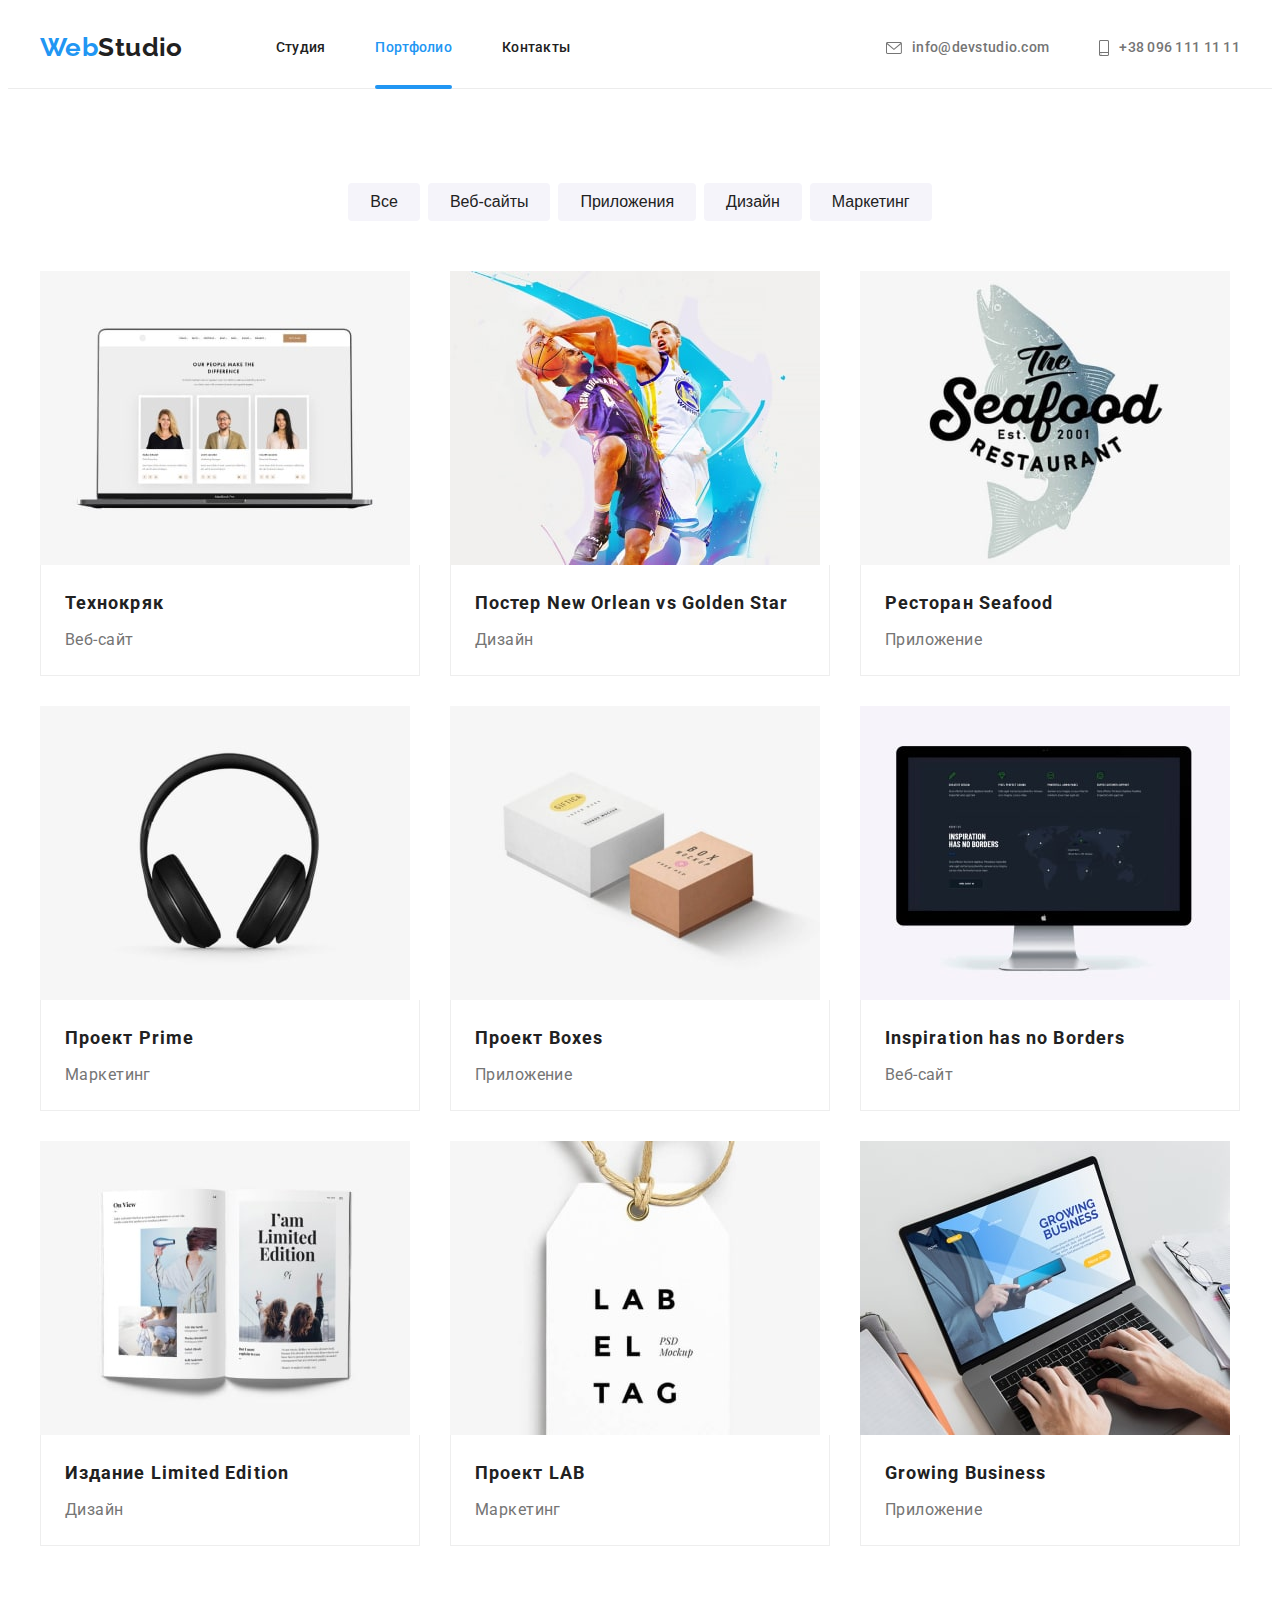
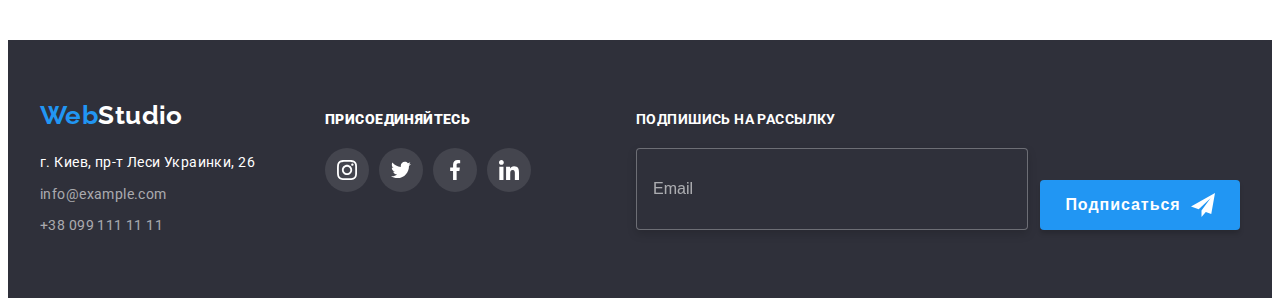
==== commit 5ba8a5d3: "Update portfolio.html" ====
--- a/portfolio.html
+++ b/portfolio.html
@@ -139,7 +139,19 @@
             <li class="projects__item">
               <a class="projects__link" href="">
                 <div class="projects__thumb">
-                  <img src="./images/project-1.jpg" alt="Ноутбук" width="370" />
+                  <img
+                    srcset="
+                      ./images/projects-mob/img1-mob_1x.jpg   450w,
+                      ./images/projects-mob/img1-mob_2x.jpg   900w,
+                      ./images/projects-tab/img1-tab_1x.jpg   354w,
+                      ./images/projects-tab/img1-tab_2x.jpg   708w,
+                      ./images/projects-desk/img1-desk_1x.jpg 370w,
+                      ./images/projects-desk/img1-desk_2x.jpg 740w
+                    "
+                    sizes="(min-width: 1200px) 370px, (min-width: 768px) 354px, 100vw"
+                    src="./images/projects-mob/img1-mob_1x.jpg"
+                    alt="Ноутбук"
+                  />
                   <p class="projects__text">
                     Технокряк это современная площадка распространения коронавируса. Компании используют эту платформу
                     для цифрового шпионажа и атак на защищённые сервера конкурентов.
@@ -155,7 +167,19 @@
             <li class="projects__item">
               <a class="projects__link" href="">
                 <div class="projects__thumb">
-                  <img src="./images/project-2.jpg" alt="Ноутбук" width="370" />
+                  <img
+                    srcset="
+                      ./images/projects-mob/img2-mob_1x.jpg   450w,
+                      ./images/projects-mob/img2-mob_2x.jpg   900w,
+                      ./images/projects-tab/img2-tab_1x.jpg   354w,
+                      ./images/projects-tab/img2-tab_2x.jpg   708w,
+                      ./images/projects-desk/img2-desk_1x.jpg 370w,
+                      ./images/projects-desk/img2-desk_2x.jpg 740w
+                    "
+                    sizes="(min-width: 1200px) 370px, (min-width: 768px) 354px, 100vw"
+                    src="./images/projects-mob/img2-mob_1x.jpg"
+                    alt="Игра в баскетбол"
+                  />
                   <p class="projects__text">
                     Технокряк это современная площадка распространения коронавируса. Компании используют эту платформу
                     для цифрового шпионажа и атак на защищённые сервера конкурентов.
@@ -171,7 +195,19 @@
             <li class="projects__item">
               <a class="projects__link" href="">
                 <div class="projects__thumb">
-                  <img src="./images/project-3.jpg" alt="Ноутбук" width="370" />
+                  <img
+                    srcset="
+                      ./images/projects-mob/img3-mob_1x.jpg   450w,
+                      ./images/projects-mob/img3-mob_2x.jpg   900w,
+                      ./images/projects-tab/img3-tab_1x.jpg   354w,
+                      ./images/projects-tab/img3-tab_2x.jpg   708w,
+                      ./images/projects-desk/img3-desk_1x.jpg 370w,
+                      ./images/projects-desk/img3-desk_2x.jpg 740w
+                    "
+                    sizes="(min-width: 1200px) 370px, (min-width: 768px) 354px, 100vw"
+                    src="./images/projects-mob/img3-mob_1x.jpg"
+                    alt="Рыба"
+                  />
                   <p class="projects__text">
                     Технокряк это современная площадка распространения коронавируса. Компании используют эту платформу
                     для цифрового шпионажа и атак на защищённые сервера конкурентов.
@@ -187,7 +223,19 @@
             <li class="projects__item">
               <a class="projects__link" href="">
                 <div class="projects__thumb">
-                  <img src="./images/project-4.jpg" alt="Ноутбук" width="370" />
+                  <img
+                    srcset="
+                      ./images/projects-mob/img4-mob_1x.jpg   450w,
+                      ./images/projects-mob/img4-mob_2x.jpg   900w,
+                      ./images/projects-tab/img4-tab_1x.jpg   354w,
+                      ./images/projects-tab/img4-tab_2x.jpg   708w,
+                      ./images/projects-desk/img4-desk_1x.jpg 370w,
+                      ./images/projects-desk/img4-desk_2x.jpg 740w
+                    "
+                    sizes="(min-width: 1200px) 370px, (min-width: 768px) 354px, 100vw"
+                    src="./images/projects-mob/img4-mob_1x.jpg"
+                    alt="Наушники"
+                  />
                   <p class="projects__text">
                     Технокряк это современная площадка распространения коронавируса. Компании используют эту платформу
                     для цифрового шпионажа и атак на защищённые сервера конкурентов.
@@ -203,7 +251,19 @@
             <li class="projects__item">
               <a class="projects__link" href="">
                 <div class="projects__thumb">
-                  <img src="./images/project-5.jpg" alt="Ноутбук" width="370" />
+                  <img
+                    srcset="
+                      ./images/projects-mob/img5-mob_1x.jpg   450w,
+                      ./images/projects-mob/img5-mob_2x.jpg   900w,
+                      ./images/projects-tab/img5-tab_1x.jpg   354w,
+                      ./images/projects-tab/img5-tab_2x.jpg   708w,
+                      ./images/projects-desk/img5-desk_1x.jpg 370w,
+                      ./images/projects-desk/img5-desk_2x.jpg 740w
+                    "
+                    sizes="(min-width: 1200px) 370px, (min-width: 768px) 354px, 100vw"
+                    src="./images/projects-mob/img5-mob_1x.jpg"
+                    alt="Две коробки"
+                  />
                   <p class="projects__text">
                     Технокряк это современная площадка распространения коронавируса. Компании используют эту платформу
                     для цифрового шпионажа и атак на защищённые сервера конкурентов.
@@ -219,7 +279,19 @@
             <li class="projects__item">
               <a class="projects__link" href="">
                 <div class="projects__thumb">
-                  <img src="./images/project-6.jpg" alt="Ноутбук" width="370" />
+                  <img
+                    srcset="
+                      ./images/projects-mob/img6-mob_1x.jpg   450w,
+                      ./images/projects-mob/img6-mob_2x.jpg   900w,
+                      ./images/projects-tab/img6-tab_1x.jpg   354w,
+                      ./images/projects-tab/img6-tab_2x.jpg   708w,
+                      ./images/projects-desk/img6-desk_1x.jpg 370w,
+                      ./images/projects-desk/img6-desk_2x.jpg 740w
+                    "
+                    sizes="(min-width: 1200px) 370px, (min-width: 768px) 354px, 100vw"
+                    src="./images/projects-mob/img6-mob_1x.jpg"
+                    alt="Монитор"
+                  />
                   <p class="projects__text">
                     Технокряк это современная площадка распространения коронавируса. Компании используют эту платформу
                     для цифрового шпионажа и атак на защищённые сервера конкурентов.
@@ -235,7 +307,19 @@
             <li class="projects__item">
               <a class="projects__link" href="">
                 <div class="projects__thumb">
-                  <img src="./images/project-7.jpg" alt="Ноутбук" width="370" />
+                  <img
+                    srcset="
+                      ./images/projects-mob/img7-mob_1x.jpg   450w,
+                      ./images/projects-mob/img7-mob_2x.jpg   900w,
+                      ./images/projects-tab/img7-tab_1x.jpg   354w,
+                      ./images/projects-tab/img7-tab_2x.jpg   708w,
+                      ./images/projects-desk/img7-desk_1x.jpg 370w,
+                      ./images/projects-desk/img7-desk_2x.jpg 740w
+                    "
+                    sizes="(min-width: 1200px) 370px, (min-width: 768px) 354px, 100vw"
+                    src="./images/projects-mob/img7-mob_1x.jpg"
+                    alt="Книга"
+                  />
                   <p class="projects__text">
                     Технокряк это современная площадка распространения коронавируса. Компании используют эту платформу
                     для цифрового шпионажа и атак на защищённые сервера конкурентов.
@@ -251,7 +335,19 @@
             <li class="projects__item">
               <a class="projects__link" href="">
                 <div class="projects__thumb">
-                  <img src="./images/project-8.jpg" alt="Ноутбук" width="370" />
+                  <img
+                    srcset="
+                      ./images/projects-mob/img8-mob_1x.jpg   450w,
+                      ./images/projects-mob/img8-mob_2x.jpg   900w,
+                      ./images/projects-tab/img8-tab_1x.jpg   354w,
+                      ./images/projects-tab/img8-tab_2x.jpg   708w,
+                      ./images/projects-desk/img8-desk_1x.jpg 370w,
+                      ./images/projects-desk/img8-desk_2x.jpg 740w
+                    "
+                    sizes="(min-width: 1200px) 370px, (min-width: 768px) 354px, 100vw"
+                    src="./images/projects-mob/img8-mob_1x.jpg"
+                    alt="Кулон"
+                  />
                   <p class="projects__text">
                     Технокряк это современная площадка распространения коронавируса. Компании используют эту платформу
                     для цифрового шпионажа и атак на защищённые сервера конкурентов.
@@ -267,7 +363,19 @@
             <li class="projects__item">
               <a class="projects__link" href="">
                 <div class="projects__thumb">
-                  <img src="./images/project-9.jpg" alt="Ноутбук" width="370" />
+                  <img
+                    srcset="
+                      ./images/projects-mob/img9-mob_1x.jpg   450w,
+                      ./images/projects-mob/img9-mob_2x.jpg   900w,
+                      ./images/projects-tab/img9-tab_1x.jpg   354w,
+                      ./images/projects-tab/img9-tab_2x.jpg   708w,
+                      ./images/projects-desk/img9-desk_1x.jpg 370w,
+                      ./images/projects-desk/img9-desk_2x.jpg 740w
+                    "
+                    sizes="(min-width: 1200px) 370px, (min-width: 768px) 354px, 100vw"
+                    src="./images/projects-mob/img9-mob_1x.jpg"
+                    alt="Работа за ноутбуком"
+                  />
                   <p class="projects__text">
                     Технокряк это современная площадка распространения коронавируса. Компании используют эту платформу
                     для цифрового шпионажа и атак на защищённые сервера конкурентов.
--- a/css/main.min.css
+++ b/css/main.min.css
@@ -1,2 +1,2 @@
-:root{--main-title-color: #ffffff;--secondary-title-color: #212121;--text-color: #757575;--accent-color: #2196f3;--button-bg-color: #f5f4fa;--tr-duration: 250ms;--tr-function: cubic-bezier(0.4, 0, 0.2, 1)}h1,h2,h3,p{margin:0}ul{margin:0;padding:0;list-style:none}a{text-decoration:none}img{display:block;width:100%;height:auto}body{font-family:'Roboto', sans-serif;font-size:14px;letter-spacing:0.03em;color:var(--secondary-title-color)}.container{padding-left:15px;padding-right:15px;margin:0 auto}@media screen and (min-width: 480px){.container{width:480px}}@media screen and (min-width: 768px){.container{width:768px}}@media screen and (min-width: 1200px){.container{width:1200px}}.section{padding-top:60px;padding-bottom:60px}@media screen and (min-width: 1200px){.section{padding-top:94px;padding-bottom:94px}}.visually-hidden{position:absolute;width:1px;height:1px;margin:-1px;padding:0;overflow:hidden;border:0;clip:rect(0 0 0 0)}.page-header{border-bottom:1px solid #ececec}.logo{display:inline-block;font-family:'Raleway', sans-serif;font-size:24px;font-weight:700;line-height:1.17;color:var(--secondary-title-color)}@media screen and (min-width: 1200px){.logo{font-size:26px;font-weight:700;line-height:1.19}}.page-header__logo{padding-top:16px;padding-bottom:16px}@media screen and (min-width: 768px){.page-header__logo{padding-top:26px;padding-bottom:26px;margin-right:88px}}@media screen and (min-width: 1200px){.page-header__logo{padding-top:24px;padding-bottom:25px;margin-right:93px}}.logo__wrapper--blue{color:var(--accent-color)}.page-header__container{display:flex;align-items:center}.page-header__menu{display:flex}.nav{display:flex}.nav__item{position:relative}.nav__item:not(:last-child){margin-right:50px}.nav__link{transition:color var(--tr-duration) var(--tr-function);display:block;padding:32px 0;font-weight:500;line-height:1.14;letter-spacing:0.02em;color:var(--secondary-title-color);display:none}.nav__link:hover,.nav__link:focus{color:var(--accent-color)}@media screen and (min-width: 768px){.nav__link{display:block}}.nav__link--current{color:var(--accent-color)}.nav__link--current::after{position:absolute;bottom:-1px;content:'';display:block;width:100%;height:4px;background-color:var(--accent-color);border-radius:2px}.main-contacts{margin-left:auto}@media screen and (min-width: 768px) and (max-width: 1199px){.main-contacts{padding:21px 0}}@media screen and (min-width: 1200px){.main-contacts{display:flex}}@media screen and (min-width: 768px) and (max-width: 1199px){.main-contacts__item:not(:last-child){margin-bottom:10px}}@media screen and (min-width: 1200px){.main-contacts__item:not(:last-child){margin-right:50px}}.main-contacts__link{display:flex;align-items:center;font-weight:500;line-height:1.14;letter-spacing:0.02em;color:var(--text-color);transition:color var(--tr-duration) var(--tr-function);display:none}.main-contacts__link:hover,.main-contacts__link:focus{color:var(--accent-color)}@media screen and (min-width: 768px){.main-contacts__link{display:flex}}@media screen and (min-width: 1200px){.main-contacts__link{padding:32px 0}}.main-contacts__icon{display:block;margin-right:10px;fill:currentColor;display:none}@media screen and (min-width: 768px){.main-contacts__icon{display:block}}.open-mob-menu{display:flex;align-self:center;width:40px;height:40px;border-style:none;background-color:transparent;padding:12px 8px;transition:fill var(--tr-duration) var(--tr-function)}.open-mob-menu:hover,.open-mob-menu:focus{fill:var(--accent-color)}@media screen and (min-width: 768px){.open-mob-menu{display:none}}.mob-menu{position:fixed;z-index:3;top:0;left:0;width:100vw;height:100vh;display:flex;flex-direction:column;padding:10px 15px 48px 40px;background-color:#ffffff;transform:translateX(100%);transition:transform 350ms ease-in-out}.mob-menu.is-open{transform:translateX(0)}.close-mob-menu{width:40px;height:40px;padding:11px;margin-left:auto;border-style:none;margin-bottom:5px;background-color:transparent;transition:fill var(--tr-duration) var(--tr-function)}.close-mob-menu:hover,.close-mob-menu:focus{fill:var(--accent-color)}.menu__item:not(:last-child){margin-bottom:32px}.menu__link{font-size:40px;line-height:1.18;letter-spacing:0.02em;color:var(--secondary-title-color)}.menu__link:hover,.menu__link:focus{color:var(--accent-color)}.menu__link--current{color:var(--accent-color)}.contacts{margin-top:auto}.contacts__item:not(:last-child){margin-bottom:32px}.contacts__item:nth-child(2){margin-bottom:64px}.contacts__link{font-size:34px;line-height:1.18;letter-spacing:0.02em;color:var(--accent-color)}.contacts__link--style{font-size:24px;line-height:1.17;color:var(--text-color)}.networks{display:flex;flex-wrap:wrap;align-items:center}.networks__link{font-size:18px;line-height:1.22;letter-spacing:0.02em;color:var(--accent-color)}.networks__link--bar{margin-left:10px;font-size:22px;color:var(--text-color)}.networks__item:not(:last-child){margin-right:10px}.hero{max-width:1600px;padding-bottom:118px;padding-top:118px;margin-left:auto;margin-right:auto;text-align:center;background-color:#696969;background-image:linear-gradient(rgba(47,48,58,0.4), rgba(47,48,58,0.4)),url(../images/hero-bg/hero-bg_mob_1x.jpg);background-repeat:no-repeat;background-size:cover;background-position:center}@media (min-device-pixel-ratio: 2), (-webkit-min-device-pixel-ratio: 2), (min-resolution: 192dpi), (min-resolution: 2dppx){.hero{background-image:linear-gradient(rgba(47,48,58,0.4), rgba(47,48,58,0.4)),url(../images/hero-bg/hero-bg_mob_2x.jpg)}}@media screen and (min-width: 768px){.hero{background-image:linear-gradient(rgba(47,48,58,0.4), rgba(47,48,58,0.4)),url(../images/hero-bg/hero-bg_tab_1x.jpg)}}@media screen and (min-width: 768px) and (min-width: 768px) and (min-device-pixel-ratio: 2), screen and (min-width: 768px) and (-webkit-min-device-pixel-ratio: 2), screen and (min-width: 768px) and (min-resolution: 192dpi), screen and (min-width: 768px) and (min-resolution: 2dppx){.hero{background-image:linear-gradient(rgba(47,48,58,0.4), rgba(47,48,58,0.4)),url(../images/hero-bg/hero-bg_tab_2x.jpg)}}@media screen and (min-width: 1200px){.hero{background-image:linear-gradient(rgba(47,48,58,0.4), rgba(47,48,58,0.4)),url(../images/hero-bg/hero-bg_desc_1x.jpg)}}@media screen and (min-width: 1200px) and (min-width: 1200px) and (min-device-pixel-ratio: 2), screen and (min-width: 1200px) and (-webkit-min-device-pixel-ratio: 2), screen and (min-width: 1200px) and (min-resolution: 192dpi), screen and (min-width: 1200px) and (min-resolution: 2dppx){.hero{background-image:linear-gradient(rgba(47,48,58,0.4), rgba(47,48,58,0.4)),url(../images/hero-bg/hero-bg_desc_2x.jpg)}}@media screen and (min-width: 1200px){.hero{padding-bottom:200px;padding-top:200px}}.hero__title{margin-bottom:30px;font-size:26px;font-weight:900;line-height:1.62;letter-spacing:0.06em;text-transform:uppercase;color:var(--main-title-color)}@media screen and (min-width: 1200px){.hero__title{font-size:44px;font-weight:900;line-height:1.36}}.hero__button{transition:background-color var(--tr-duration) var(--tr-function);padding:10px 32px;min-width:200px;min-height:50px;font-size:16px;font-weight:700;line-height:1.87;letter-spacing:0.06em;color:#ffffff;background-color:#2196f3;cursor:pointer;border-style:none;border-radius:4px;box-shadow:0px 4px 4px rgba(0,0,0,0.15)}.hero__button:hover,.hero__button:focus{background-color:#188ce8}.features{display:flex;flex-wrap:wrap;margin:-15px}.features__item{margin:15px}@media screen and (min-width: 768px){.features__item{flex-basis:calc((100% - 60px) / 2)}}@media screen and (min-width: 1200px){.features__item{flex-basis:calc((100% - 120px) / 4)}}.features__wrapper{display:flex;height:120px;justify-content:center;align-items:center;margin-bottom:30px;background-color:#f5f4fa;border-radius:4px}.features__title{margin-bottom:10px;font-size:14px;line-height:1.14;text-transform:uppercase}@media screen and (max-width: 767px){.features__title{text-align:center}}.features__text{line-height:1.71;color:var(--text-color)}.section--reset-indent{display:none}@media screen and (min-width: 1200px){.section--reset-indent{padding-top:0;display:unset}}.section-title{font-size:28px;line-height:1.18;text-align:center}@media screen and (min-width: 1200px){.section-title{font-size:36px;line-height:1.17}}.section__section-title{margin-bottom:30px}@media screen and (min-width: 1200px){.section__section-title{margin-bottom:50px}}@media screen and (min-width: 1200px){.work{display:flex;margin-left:-30px}}@media screen and (min-width: 1200px){.work__item{flex-basis:calc(100% / 3);margin-left:30px}}@media screen and (min-width: 1200px){.work__thumb{position:relative}}@media screen and (min-width: 1200px){.work__title{position:absolute;bottom:0;display:flex;width:100%;height:70px;justify-content:center;align-items:center;font-size:14px;line-height:1.14;text-transform:uppercase;text-align:center;color:#ffffff;background-color:rgba(47,48,58,0.8)}}.section--background{background-color:#f5f4fa}.team{display:flex;flex-wrap:wrap;margin:-15px}.team__item{margin:15px;background-color:#ffffff;box-shadow:0px 1px 3px rgba(0,0,0,0.12),0px 1px 1px rgba(0,0,0,0.14),0px 2px 1px rgba(0,0,0,0.2);border-radius:0px 0px 4px 4px}@media screen and (min-width: 768px){.team__item{flex-basis:calc((100% - 60px) / 2)}}@media screen and (min-width: 1200px){.team__item{flex-basis:calc((100% - 120px) / 4)}}.team__wrapper{padding-top:30px;text-align:center}.team__title{margin-bottom:10px;font-size:16px;font-weight:500;line-height:1.19}.team__text{margin-bottom:16px;font-size:16px;line-height:1.19;color:var(--text-color)}.social-networks{display:flex;padding-bottom:24px;justify-content:center}.social-networks__item{width:44px;height:44px}.social-networks__item:not(:last-child){margin-right:10px}.social-networks__link{display:flex;width:100%;height:100%;justify-content:center;align-items:center;color:#afb1b8;border-radius:50%;transition:background-color var(--tr-duration) var(--tr-function),color var(--tr-duration) var(--tr-function)}.social-networks__link:hover,.social-networks__link:focus{background-color:var(--accent-color);color:#ffffff}.social-networks__icon{fill:currentColor}.clients{display:flex;flex-wrap:wrap;margin:-15px}.clients__item{flex-basis:calc((100% - 60px) / 2);margin:15px;height:92px}@media screen and (min-width: 768px){.clients__item{flex-basis:calc((100% - 90px) / 3)}}@media screen and (min-width: 1200px){.clients__item{flex-basis:calc((100% - 180px) / 6)}}.clients__link{display:flex;width:100%;height:100%;justify-content:center;align-items:center;border:1px solid #afb1b8;border-radius:4px;color:#afb1b8;transition:color var(--tr-duration) var(--tr-function),border-color var(--tr-duration) var(--tr-function)}.clients__link:hover,.clients__link:focus{color:var(--accent-color);border-color:var(--accent-color)}.clients__icon{fill:currentColor}.footer{padding:60px 0;background-color:#2f303a}.footer__logo{display:inline-block;margin-bottom:20px}.logo__wrapper--white{color:#ffffff}.footer-info{font-style:normal}@media screen and (max-width: 1199px){.footer-info{margin-bottom:60px}}.footer-contacts__item:not(:last-child){margin-bottom:8px}.footer-contacts__map{line-height:1.71;color:#ffffff;transition:color var(--tr-duration) var(--tr-function)}.footer-contacts__map:hover,.footer-contacts__map:focus{color:var(--accent-color)}.footer-contacts__link{transition:color var(--tr-duration) var(--tr-function);display:inline-block;line-height:1.71;color:rgba(255,255,255,0.6)}.footer-contacts__link:hover,.footer-contacts__link:focus{color:var(--accent-color)}.footer-title{margin-bottom:20px;font-size:14px;line-height:1.14;color:#ffffff;text-transform:uppercase}.footer-social-networks{display:inline-flex}@media screen and (max-width: 767px){.footer-social-networks{margin-bottom:60px}}.footer-social-networks__item{width:44px;height:44px}.footer-social-networks__item:not(:last-child){margin-right:10px}.footer-social-networks__link{display:flex;width:100%;height:100%;justify-content:center;align-items:center;color:#ffffff;background-color:rgba(255,255,255,0.1);border-radius:50%;transition:background-color var(--tr-duration) var(--tr-function)}.footer-social-networks__link:hover,.footer-social-networks__link:focus{background-color:var(--accent-color)}.footer-social-networks__icon{fill:currentColor}@media screen and (min-width: 768px) and (max-width: 1199px){.wrapper--left-pos{padding-left:65px;text-align:center;margin-right:165px}}@media screen and (min-width: 1200px){.wrapper--left-pos{margin-right:70px}}.footer__container{flex-wrap:wrap}@media screen and (max-width: 767px){.footer__container{text-align:center}}@media screen and (min-width: 768px){.footer__container{display:flex;align-items:baseline}}@media screen and (min-width: 768px) and (max-width: 1199px){.footer-form{margin:0 auto}}@media screen and (min-width: 1200px){.footer-form{display:flex;align-items:flex-end;margin-left:auto}}.footer-form__field{display:flex;flex-direction:column}@media screen and (max-width: 1199px){.footer-form__field{text-align:center}}.footer-form__label{margin-bottom:20px;font-size:14px;line-height:1.14;color:#ffffff;text-transform:uppercase}.footer-form__input{max-width:450px;height:50px;padding:15px 16px;font-size:16px;color:#ffffff;background-color:#2f303a;border:1px solid rgba(255,255,255,0.3);filter:drop-shadow(0px 4px 4px rgba(0,0,0,0.15));border-radius:4px}.footer-form__input::placeholder{font-size:16px;line-height:1.25;color:rgba(255,255,255,0.6)}@media screen and (min-width: 768px){.footer-form__input{width:450px}}@media screen and (min-width: 768px) and (min-width: 1200px){.footer-form__input{width:358px}}@media screen and (max-width: 1199px){.footer-form__input{margin-bottom:20px}}.footer-form__btn{display:flex;justify-content:center;align-items:center;margin:0 auto;padding:10px 0;min-width:200px;min-height:50px;font-size:16px;font-weight:700;line-height:1.87;letter-spacing:0.06em;color:#ffffff;border-style:none;box-shadow:0px 4px 4px rgba(0,0,0,0.15);border-radius:4px;background-color:#2196f3;cursor:pointer;transition:background-color var(--tr-duration) var(--tr-function)}.footer-form__btn:hover,.footer-form__btn:focus{background-color:#188ce8}@media screen and (min-width: 1200px){.footer-form__btn{margin-left:12px}}.footer-form__icon{margin-left:10px;fill:#ffffff}.filter{display:flex;flex-wrap:wrap}@media screen and (min-width: 768px){.filter{justify-content:center}}.section__filter{margin-bottom:40px}@media screen and (min-width: 768px){.section__filter{margin-bottom:30px}}@media screen and (min-width: 1200px){.section__filter{margin-bottom:50px}}.filter__item:not(:last-child){margin-right:8px}@media screen and (max-width: 767px){.filter__item:nth-child(-n+3){margin-bottom:15px}}.filter__button{padding:6px 22px;font-size:16px;font-weight:500;line-height:1.62;color:#212121;background-color:var(--button-bg-color);cursor:pointer;border-style:none;border-radius:4px;transition:color var(--tr-duration) var(--tr-function),background-color var(--tr-duration) var(--tr-function),box-shadow var(--tr-duration) var(--tr-function)}.filter__button:hover,.filter__button:focus{color:#ffffff;background-color:#2196f3;box-shadow:0px 3px 1px rgba(0,0,0,0.1),0px 1px 2px rgba(0,0,0,0.08),0px 2px 2px rgba(0,0,0,0.12)}.projects{display:flex;flex-wrap:wrap;margin:-15px}.projects__item{margin:15px}@media screen and (min-width: 768px){.projects__item{flex-basis:calc((100% - 60px) / 2)}}@media screen and (min-width: 1200px){.projects__item{flex-basis:calc((100% - 90px) / 3)}}.projects__link{transition:box-shadow var(--tr-duration) var(--tr-function);display:inline-block}.projects__link:hover,.projects__link:focus{box-shadow:0px 1px 1px rgba(0,0,0,0.12),0px 4px 4px rgba(0,0,0,0.06),1px 4px 6px rgba(0,0,0,0.16)}.projects__thumb{position:relative;overflow:hidden}.projects__text{position:absolute;top:0;left:0;transform:translate(0, 100%);transition:transform var(--tr-duration) var(--tr-function);width:100%;height:100%;padding:77px 24px;font-size:18px;line-height:1.56;color:#ffffff;background-color:rgba(33,150,243,0.9)}.projects__link:hover .projects__text,.projects__link:focus .projects__text{transform:translate(0, 0)}@media screen and (min-width: 768px){.projects__text{padding:49px 24px}}@media screen and (min-width: 1200px){.projects__text{padding:63px 24px}}.projects__content{padding:20px 24px;border-bottom:1px solid #eeeeee;border-left:1px solid #eeeeee;border-right:1px solid #eeeeee;background-color:white}.projects__title{margin-bottom:4px;font-size:18px;line-height:2;letter-spacing:0.06em;color:var(--secondary-title-color)}.projects__label{font-size:16px;line-height:1.87;color:var(--text-color)}.backdrop{position:fixed;top:0;left:0;width:100vw;height:100vh;opacity:1;visibility:visible;transition:opacity var(--tr-duration) var(--tr-function),visibility var(--tr-duration) var(--tr-function);background-color:rgba(0,0,0,0.2);overflow-y:scroll}.backdrop.is-hidden{visibility:hidden;opacity:0;pointer-events:none}.modal{position:absolute;top:50%;left:50%;max-width:528px;width:100%;opacity:1;visibility:visible;transform:translate(-50%, -50%) scale(1) rotate(360deg);transition:transform var(--tr-duration) var(--tr-function),opacity var(--tr-duration) var(--tr-function),visibility var(--tr-duration) var(--tr-function);padding:40px;background-color:#ffffff;box-shadow:0px 1px 3px rgba(0,0,0,0.12),0px 1px 1px rgba(0,0,0,0.14),0px 2px 1px rgba(0,0,0,0.2);border-radius:4px}@media screen and (max-width: 1199px){.modal{max-width:450px}}.backdrop.is-hidden .modal{transform:translate(-50%, -150%) scale(0) rotate(0deg);visibility:hidden;opacity:0}.modal__btn{position:absolute;top:8px;right:8px;display:flex;width:30px;height:30px;padding:0;justify-content:center;align-items:center;color:#000000;background-color:unset;border:1px solid rgba(0,0,0,0.1);border-radius:50%;cursor:pointer;transition:color var(--tr-duration) var(--tr-function)}.modal__btn:hover,.modal__btn:focus{color:var(--accent-color);outline:none}.modal__icon{fill:currentColor}.modal-form{display:flex;flex-direction:column;margin:0 auto}.modal-form__field{display:flex;flex-direction:column;margin-bottom:10px}.modal-form__field:nth-child(4){margin-bottom:20px}.modal__text{margin-bottom:12px;font-size:20px;font-weight:700;line-height:1.15;text-align:center;color:var(--secondary-title-color)}@media screen and (max-width: 1199px){.modal__text{font-size:20px;font-weight:700;line-height:1.5}}.modal-form__label{margin-bottom:4px;font-size:12px;line-height:1.17;letter-spacing:0.01em;color:var(--text-color)}.modal-form__input{width:100%;padding:10px 42px;min-height:40px;border:1px solid rgba(33,33,33,0.2);border-radius:4px;transition:border-color var(--tr-duration) var(--tr-function)}.modal-form__input:focus{border-color:var(--accent-color);outline:none}.modal-form__wrapper{position:relative}.modal-form__icon{position:absolute;top:50%;left:12px;transform:translateY(-50%);fill:currentColor;transition:color var(--tr-duration) var(--tr-function)}.modal-form__input:focus+.modal-form__icon{color:var(--accent-color)}.modal-form__text{padding:12px 16px;min-height:120px;border:1px solid rgba(33,33,33,0.2);border-radius:4px;resize:none;transition:border-color var(--tr-duration) var(--tr-function)}.modal-form__text:focus{border-color:var(--accent-color);outline:none}.modal-form__text::placeholder{font-size:12px;line-height:1.14;letter-spacing:0.01em;color:rgba(117,117,117,0.5)}.modal-policy{display:flex;justify-content:center;align-items:center;margin-bottom:30px}.modal-policy__input{position:absolute;width:1px;height:1px;margin:-1px;padding:0;overflow:hidden;border:0;clip:rect(0 0 0 0)}.modal-policy__input:focus+.modal-policy__label .modal-policy__wrapper{border-color:var(--accent-color)}.modal-policy__input:checked+.modal-policy__label .modal-policy__wrapper{background-color:var(--accent-color);border-color:var(--accent-color)}.modal-policy__label{display:flex;align-items:center;font-size:14px;line-height:1.71;color:var(--text-color)}@media screen and (max-width: 1199px){.modal-policy__label{font-size:12px;line-height:1.17}}.modal-policy__wrapper{display:flex;justify-content:center;align-items:center;width:16px;height:15px;margin-right:8px;border:2px solid #000000;border-radius:4px;transition:background-color var(--tr-duration) var(--tr-function),border-color var(--tr-duration) var(--tr-function)}.modal-form__link{color:var(--accent-color);text-decoration-line:underline;margin-left:3px}.modal-form__btn{display:flex;justify-content:center;align-items:center;min-width:200px;height:50px;padding:0;margin:0 auto;font-size:16px;font-weight:700;line-height:1.87;letter-spacing:0.06em;color:#ffffff;background-color:var(--accent-color);box-shadow:0px 4px 4px rgba(0,0,0,0.15);border-style:none;border-radius:4px;cursor:pointer;transition:background-color var(--tr-duration) var(--tr-function)}.modal-form__btn:hover,.modal-form__btn:focus{background-color:#188ce8}
+:root{--main-title-color: #ffffff;--secondary-title-color: #212121;--text-color: #757575;--accent-color: #2196f3;--button-bg-color: #f5f4fa;--tr-duration: 250ms;--tr-function: cubic-bezier(0.4, 0, 0.2, 1)}h1,h2,h3,p{margin:0}ul{margin:0;padding:0;list-style:none}a{text-decoration:none}img{display:block;max-width:100%;height:auto}body{font-family:'Roboto', sans-serif;font-size:14px;letter-spacing:0.03em;color:var(--secondary-title-color)}.container{padding-left:15px;padding-right:15px;margin:0 auto}@media screen and (min-width: 480px){.container{width:480px}}@media screen and (min-width: 768px){.container{width:768px}}@media screen and (min-width: 1200px){.container{width:1200px}}.section{padding-top:60px;padding-bottom:60px}@media screen and (min-width: 1200px){.section{padding-top:94px;padding-bottom:94px}}.visually-hidden{position:absolute;width:1px;height:1px;margin:-1px;padding:0;overflow:hidden;border:0;clip:rect(0 0 0 0)}.page-header{border-bottom:1px solid #ececec}.logo{display:inline-block;font-family:'Raleway', sans-serif;font-size:24px;font-weight:700;line-height:1.17;color:var(--secondary-title-color)}@media screen and (min-width: 1200px){.logo{font-size:26px;font-weight:700;line-height:1.19}}.page-header__logo{padding-top:16px;padding-bottom:16px}@media screen and (min-width: 768px){.page-header__logo{padding-top:26px;padding-bottom:26px;margin-right:88px}}@media screen and (min-width: 1200px){.page-header__logo{padding-top:24px;padding-bottom:25px;margin-right:93px}}.logo__wrapper--blue{color:var(--accent-color)}.page-header__container{display:flex;align-items:center}.page-header__menu{display:flex}.nav{display:flex}.nav__item{position:relative}.nav__item:not(:last-child){margin-right:50px}.nav__link{transition:color var(--tr-duration) var(--tr-function);display:block;padding:32px 0;font-weight:500;line-height:1.14;letter-spacing:0.02em;color:var(--secondary-title-color);display:none}.nav__link:hover,.nav__link:focus{color:var(--accent-color)}@media screen and (min-width: 768px){.nav__link{display:block}}.nav__link--current{color:var(--accent-color)}.nav__link--current::after{position:absolute;bottom:-1px;content:'';display:block;width:100%;height:4px;background-color:var(--accent-color);border-radius:2px}.main-contacts{margin-left:auto}@media screen and (min-width: 768px) and (max-width: 1199px){.main-contacts{padding:21px 0}}@media screen and (min-width: 1200px){.main-contacts{display:flex}}@media screen and (min-width: 768px) and (max-width: 1199px){.main-contacts__item:not(:last-child){margin-bottom:10px}}@media screen and (min-width: 1200px){.main-contacts__item:not(:last-child){margin-right:50px}}.main-contacts__link{display:flex;align-items:center;font-weight:500;line-height:1.14;letter-spacing:0.02em;color:var(--text-color);transition:color var(--tr-duration) var(--tr-function);display:none}.main-contacts__link:hover,.main-contacts__link:focus{color:var(--accent-color)}@media screen and (min-width: 768px){.main-contacts__link{display:flex}}@media screen and (min-width: 1200px){.main-contacts__link{padding:32px 0}}.main-contacts__icon{display:block;margin-right:10px;fill:currentColor;display:none}@media screen and (min-width: 768px){.main-contacts__icon{display:block}}.open-mob-menu{display:flex;align-self:center;width:40px;height:40px;border-style:none;background-color:transparent;padding:12px 8px;transition:fill var(--tr-duration) var(--tr-function)}.open-mob-menu:hover,.open-mob-menu:focus{fill:var(--accent-color)}@media screen and (min-width: 768px){.open-mob-menu{display:none}}.mob-menu{position:fixed;z-index:3;top:0;left:0;width:100vw;height:100vh;display:flex;flex-direction:column;padding:10px 15px 48px 40px;background-color:#ffffff;transform:translateX(100%);transition:transform 350ms ease-in-out}.mob-menu.is-open{transform:translateX(0)}.close-mob-menu{width:40px;height:40px;padding:11px;margin-left:auto;border-style:none;margin-bottom:5px;background-color:transparent;transition:fill var(--tr-duration) var(--tr-function)}.close-mob-menu:hover,.close-mob-menu:focus{fill:var(--accent-color)}.menu__item:not(:last-child){margin-bottom:32px}.menu__link{font-size:40px;line-height:1.18;letter-spacing:0.02em;color:var(--secondary-title-color)}.menu__link:hover,.menu__link:focus{color:var(--accent-color)}.menu__link--current{color:var(--accent-color)}.contacts{margin-top:auto}.contacts__item:not(:last-child){margin-bottom:32px}.contacts__item:nth-child(2){margin-bottom:64px}.contacts__link{font-size:34px;line-height:1.18;letter-spacing:0.02em;color:var(--accent-color)}.contacts__link--style{font-size:24px;line-height:1.17;color:var(--text-color)}.networks{display:flex;flex-wrap:wrap;align-items:center}.networks__link{font-size:18px;line-height:1.22;letter-spacing:0.02em;color:var(--accent-color)}.networks__link--bar{margin-left:10px;font-size:22px;color:var(--text-color)}.networks__item:not(:last-child){margin-right:10px}.hero{max-width:1600px;padding-bottom:118px;padding-top:118px;margin-left:auto;margin-right:auto;text-align:center;background-color:#696969;background-image:linear-gradient(rgba(47,48,58,0.4), rgba(47,48,58,0.4)),url(../images/hero-bg/hero-bg_mob_1x.jpg);background-repeat:no-repeat;background-size:cover;background-position:center}@media (min-device-pixel-ratio: 2), (-webkit-min-device-pixel-ratio: 2), (min-resolution: 192dpi), (min-resolution: 2dppx){.hero{background-image:linear-gradient(rgba(47,48,58,0.4), rgba(47,48,58,0.4)),url(../images/hero-bg/hero-bg_mob_2x.jpg)}}@media screen and (min-width: 768px){.hero{background-image:linear-gradient(rgba(47,48,58,0.4), rgba(47,48,58,0.4)),url(../images/hero-bg/hero-bg_tab_1x.jpg)}}@media screen and (min-width: 768px) and (min-width: 768px) and (min-device-pixel-ratio: 2), screen and (min-width: 768px) and (-webkit-min-device-pixel-ratio: 2), screen and (min-width: 768px) and (min-resolution: 192dpi), screen and (min-width: 768px) and (min-resolution: 2dppx){.hero{background-image:linear-gradient(rgba(47,48,58,0.4), rgba(47,48,58,0.4)),url(../images/hero-bg/hero-bg_tab_2x.jpg)}}@media screen and (min-width: 1200px){.hero{background-image:linear-gradient(rgba(47,48,58,0.4), rgba(47,48,58,0.4)),url(../images/hero-bg/hero-bg_desc_1x.jpg)}}@media screen and (min-width: 1200px) and (min-width: 1200px) and (min-device-pixel-ratio: 2), screen and (min-width: 1200px) and (-webkit-min-device-pixel-ratio: 2), screen and (min-width: 1200px) and (min-resolution: 192dpi), screen and (min-width: 1200px) and (min-resolution: 2dppx){.hero{background-image:linear-gradient(rgba(47,48,58,0.4), rgba(47,48,58,0.4)),url(../images/hero-bg/hero-bg_desc_2x.jpg)}}@media screen and (min-width: 1200px){.hero{padding-bottom:200px;padding-top:200px}}.hero__title{margin-bottom:30px;font-size:26px;font-weight:900;line-height:1.62;letter-spacing:0.06em;text-transform:uppercase;color:var(--main-title-color)}@media screen and (min-width: 1200px){.hero__title{font-size:44px;font-weight:900;line-height:1.36}}.hero__button{transition:background-color var(--tr-duration) var(--tr-function);padding:10px 32px;min-width:200px;min-height:50px;font-size:16px;font-weight:700;line-height:1.87;letter-spacing:0.06em;color:#ffffff;background-color:#2196f3;cursor:pointer;border-style:none;border-radius:4px;box-shadow:0px 4px 4px rgba(0,0,0,0.15)}.hero__button:hover,.hero__button:focus{background-color:#188ce8}.features{display:flex;flex-wrap:wrap;margin:-15px}.features__item{margin:15px}@media screen and (min-width: 768px){.features__item{flex-basis:calc((100% - 60px) / 2)}}@media screen and (min-width: 1200px){.features__item{flex-basis:calc((100% - 120px) / 4)}}.features__wrapper{display:flex;height:120px;justify-content:center;align-items:center;margin-bottom:30px;background-color:#f5f4fa;border-radius:4px}.features__title{margin-bottom:10px;font-size:14px;line-height:1.14;text-transform:uppercase}@media screen and (max-width: 767px){.features__title{text-align:center}}.features__text{line-height:1.71;color:var(--text-color)}.section--reset-indent{display:none}@media screen and (min-width: 1200px){.section--reset-indent{padding-top:0;display:unset}}.section-title{font-size:28px;line-height:1.18;text-align:center}@media screen and (min-width: 1200px){.section-title{font-size:36px;line-height:1.17}}.section__section-title{margin-bottom:30px}@media screen and (min-width: 1200px){.section__section-title{margin-bottom:50px}}@media screen and (min-width: 1200px){.work{display:flex;margin-left:-30px}}@media screen and (min-width: 1200px){.work__item{flex-basis:calc(100% / 3);margin-left:30px}}@media screen and (min-width: 1200px){.work__thumb{position:relative}}@media screen and (min-width: 1200px){.work__title{position:absolute;bottom:0;display:flex;width:100%;height:70px;justify-content:center;align-items:center;font-size:14px;line-height:1.14;text-transform:uppercase;text-align:center;color:#ffffff;background-color:rgba(47,48,58,0.8)}}.section--background{background-color:#f5f4fa}.team{display:flex;flex-wrap:wrap;margin:-15px}.team__item{margin:15px;background-color:#ffffff;box-shadow:0px 1px 3px rgba(0,0,0,0.12),0px 1px 1px rgba(0,0,0,0.14),0px 2px 1px rgba(0,0,0,0.2);border-radius:0px 0px 4px 4px}@media screen and (min-width: 768px){.team__item{flex-basis:calc((100% - 60px) / 2)}}@media screen and (min-width: 1200px){.team__item{flex-basis:calc((100% - 120px) / 4)}}.team__wrapper{padding-top:30px;text-align:center}.team__title{margin-bottom:10px;font-size:16px;font-weight:500;line-height:1.19}.team__text{margin-bottom:16px;font-size:16px;line-height:1.19;color:var(--text-color)}.social-networks{display:flex;padding-bottom:24px;justify-content:center}.social-networks__item{width:44px;height:44px}.social-networks__item:not(:last-child){margin-right:10px}.social-networks__link{display:flex;width:100%;height:100%;justify-content:center;align-items:center;color:#afb1b8;border-radius:50%;transition:background-color var(--tr-duration) var(--tr-function),color var(--tr-duration) var(--tr-function)}.social-networks__link:hover,.social-networks__link:focus{background-color:var(--accent-color);color:#ffffff}.social-networks__icon{fill:currentColor}.clients{display:flex;flex-wrap:wrap;margin:-15px}.clients__item{flex-basis:calc((100% - 60px) / 2);margin:15px;height:92px}@media screen and (min-width: 768px){.clients__item{flex-basis:calc((100% - 90px) / 3)}}@media screen and (min-width: 1200px){.clients__item{flex-basis:calc((100% - 180px) / 6)}}.clients__link{display:flex;width:100%;height:100%;justify-content:center;align-items:center;border:1px solid #afb1b8;border-radius:4px;color:#afb1b8;transition:color var(--tr-duration) var(--tr-function),border-color var(--tr-duration) var(--tr-function)}.clients__link:hover,.clients__link:focus{color:var(--accent-color);border-color:var(--accent-color)}.clients__icon{fill:currentColor}.footer{padding:60px 0;background-color:#2f303a}.footer__logo{display:inline-block;margin-bottom:20px}.logo__wrapper--white{color:#ffffff}.footer-info{font-style:normal}@media screen and (max-width: 1199px){.footer-info{margin-bottom:60px}}.footer-contacts__item:not(:last-child){margin-bottom:8px}.footer-contacts__map{line-height:1.71;color:#ffffff;transition:color var(--tr-duration) var(--tr-function)}.footer-contacts__map:hover,.footer-contacts__map:focus{color:var(--accent-color)}.footer-contacts__link{transition:color var(--tr-duration) var(--tr-function);display:inline-block;line-height:1.71;color:rgba(255,255,255,0.6)}.footer-contacts__link:hover,.footer-contacts__link:focus{color:var(--accent-color)}.footer-title{margin-bottom:20px;font-size:14px;line-height:1.14;color:#ffffff;text-transform:uppercase}.footer-social-networks{display:inline-flex}@media screen and (max-width: 767px){.footer-social-networks{margin-bottom:60px}}.footer-social-networks__item{width:44px;height:44px}.footer-social-networks__item:not(:last-child){margin-right:10px}.footer-social-networks__link{display:flex;width:100%;height:100%;justify-content:center;align-items:center;color:#ffffff;background-color:rgba(255,255,255,0.1);border-radius:50%;transition:background-color var(--tr-duration) var(--tr-function)}.footer-social-networks__link:hover,.footer-social-networks__link:focus{background-color:var(--accent-color)}.footer-social-networks__icon{fill:currentColor}@media screen and (min-width: 768px) and (max-width: 1199px){.wrapper--left-pos{padding-left:65px;text-align:center;margin-right:165px}}@media screen and (min-width: 1200px){.wrapper--left-pos{margin-right:70px}}.footer__container{flex-wrap:wrap}@media screen and (max-width: 767px){.footer__container{text-align:center}}@media screen and (min-width: 768px){.footer__container{display:flex;align-items:baseline}}@media screen and (min-width: 768px) and (max-width: 1199px){.footer-form{margin:0 auto}}@media screen and (min-width: 1200px){.footer-form{display:flex;align-items:flex-end;margin-left:auto}}.footer-form__field{display:flex;flex-direction:column}@media screen and (max-width: 1199px){.footer-form__field{text-align:center}}.footer-form__label{margin-bottom:20px;font-size:14px;line-height:1.14;color:#ffffff;text-transform:uppercase}.footer-form__input{max-width:450px;height:50px;padding:15px 16px;font-size:16px;color:#ffffff;background-color:#2f303a;border:1px solid rgba(255,255,255,0.3);filter:drop-shadow(0px 4px 4px rgba(0,0,0,0.15));border-radius:4px}.footer-form__input::placeholder{font-size:16px;line-height:1.25;color:rgba(255,255,255,0.6)}@media screen and (min-width: 768px){.footer-form__input{width:450px}}@media screen and (min-width: 768px) and (min-width: 1200px){.footer-form__input{width:358px}}@media screen and (max-width: 1199px){.footer-form__input{margin-bottom:20px}}.footer-form__btn{display:flex;justify-content:center;align-items:center;margin:0 auto;padding:10px 0;min-width:200px;min-height:50px;font-size:16px;font-weight:700;line-height:1.87;letter-spacing:0.06em;color:#ffffff;border-style:none;box-shadow:0px 4px 4px rgba(0,0,0,0.15);border-radius:4px;background-color:#2196f3;cursor:pointer;transition:background-color var(--tr-duration) var(--tr-function)}.footer-form__btn:hover,.footer-form__btn:focus{background-color:#188ce8}@media screen and (min-width: 1200px){.footer-form__btn{margin-left:12px}}.footer-form__icon{margin-left:10px;fill:#ffffff}.filter{display:flex;flex-wrap:wrap}@media screen and (min-width: 768px){.filter{justify-content:center}}.section__filter{margin-bottom:40px}@media screen and (min-width: 768px){.section__filter{margin-bottom:30px}}@media screen and (min-width: 1200px){.section__filter{margin-bottom:50px}}.filter__item:not(:last-child){margin-right:8px}@media screen and (max-width: 767px){.filter__item:nth-child(-n+3){margin-bottom:15px}}.filter__button{padding:6px 22px;font-size:16px;font-weight:500;line-height:1.62;color:#212121;background-color:var(--button-bg-color);cursor:pointer;border-style:none;border-radius:4px;transition:color var(--tr-duration) var(--tr-function),background-color var(--tr-duration) var(--tr-function),box-shadow var(--tr-duration) var(--tr-function)}.filter__button:hover,.filter__button:focus{color:#ffffff;background-color:#2196f3;box-shadow:0px 3px 1px rgba(0,0,0,0.1),0px 1px 2px rgba(0,0,0,0.08),0px 2px 2px rgba(0,0,0,0.12)}.projects{display:flex;flex-wrap:wrap;margin:-15px}.projects__item{margin:15px}@media screen and (min-width: 768px){.projects__item{flex-basis:calc((100% - 60px) / 2)}}@media screen and (min-width: 1200px){.projects__item{flex-basis:calc((100% - 90px) / 3)}}.projects__link{transition:box-shadow var(--tr-duration) var(--tr-function);display:flex;flex-direction:column;height:100%}.projects__link:hover,.projects__link:focus{box-shadow:0px 1px 1px rgba(0,0,0,0.12),0px 4px 4px rgba(0,0,0,0.06),1px 4px 6px rgba(0,0,0,0.16)}.projects__thumb{position:relative;overflow:hidden}.projects__text{position:absolute;top:0;left:0;transform:translate(0, 100%);transition:transform var(--tr-duration) var(--tr-function);width:100%;height:100%;padding:77px 24px;font-size:18px;line-height:1.56;color:#ffffff;background-color:rgba(33,150,243,0.9)}.projects__link:hover .projects__text,.projects__link:focus .projects__text{transform:translate(0, 0)}@media screen and (min-width: 768px){.projects__text{padding:49px 24px}}@media screen and (min-width: 1200px){.projects__text{padding:63px 24px}}.projects__content{flex-grow:1;padding:20px 24px;border-bottom:1px solid #eeeeee;border-left:1px solid #eeeeee;border-right:1px solid #eeeeee;background-color:white}.projects__title{margin-bottom:4px;font-size:18px;line-height:2;letter-spacing:0.06em;color:var(--secondary-title-color)}.projects__label{font-size:16px;line-height:1.87;color:var(--text-color)}.backdrop{position:fixed;top:0;left:0;width:100vw;height:100vh;opacity:1;visibility:visible;transition:opacity var(--tr-duration) var(--tr-function),visibility var(--tr-duration) var(--tr-function);background-color:rgba(0,0,0,0.2);overflow-y:scroll}.backdrop.is-hidden{visibility:hidden;opacity:0;pointer-events:none}.modal{position:absolute;top:50%;left:50%;max-width:528px;width:100%;opacity:1;visibility:visible;transform:translate(-50%, -50%) scale(1) rotate(360deg);transition:transform var(--tr-duration) var(--tr-function),opacity var(--tr-duration) var(--tr-function),visibility var(--tr-duration) var(--tr-function);padding:40px;background-color:#ffffff;box-shadow:0px 1px 3px rgba(0,0,0,0.12),0px 1px 1px rgba(0,0,0,0.14),0px 2px 1px rgba(0,0,0,0.2);border-radius:4px}@media screen and (max-width: 1199px){.modal{max-width:450px}}.backdrop.is-hidden .modal{transform:translate(-50%, -150%) scale(0) rotate(0deg);visibility:hidden;opacity:0}.modal__btn{position:absolute;top:8px;right:8px;display:flex;width:30px;height:30px;padding:0;justify-content:center;align-items:center;color:#000000;background-color:unset;border:1px solid rgba(0,0,0,0.1);border-radius:50%;cursor:pointer;transition:color var(--tr-duration) var(--tr-function)}.modal__btn:hover,.modal__btn:focus{color:var(--accent-color);outline:none}.modal__icon{fill:currentColor}.modal-form{display:flex;flex-direction:column;margin:0 auto}.modal-form__field{display:flex;flex-direction:column;margin-bottom:10px}.modal-form__field:nth-child(4){margin-bottom:20px}.modal__text{margin-bottom:12px;font-size:20px;font-weight:700;line-height:1.15;text-align:center;color:var(--secondary-title-color)}@media screen and (max-width: 1199px){.modal__text{font-size:20px;font-weight:700;line-height:1.5}}.modal-form__label{margin-bottom:4px;font-size:12px;line-height:1.17;letter-spacing:0.01em;color:var(--text-color)}.modal-form__input{width:100%;padding:10px 42px;min-height:40px;border:1px solid rgba(33,33,33,0.2);border-radius:4px;transition:border-color var(--tr-duration) var(--tr-function)}.modal-form__input:focus{border-color:var(--accent-color);outline:none}.modal-form__wrapper{position:relative}.modal-form__icon{position:absolute;top:50%;left:12px;transform:translateY(-50%);fill:currentColor;transition:color var(--tr-duration) var(--tr-function)}.modal-form__input:focus+.modal-form__icon{color:var(--accent-color)}.modal-form__text{padding:12px 16px;min-height:120px;border:1px solid rgba(33,33,33,0.2);border-radius:4px;resize:none;transition:border-color var(--tr-duration) var(--tr-function)}.modal-form__text:focus{border-color:var(--accent-color);outline:none}.modal-form__text::placeholder{font-size:12px;line-height:1.14;letter-spacing:0.01em;color:rgba(117,117,117,0.5)}.modal-policy{display:flex;justify-content:center;align-items:center;margin-bottom:30px}.modal-policy__input{position:absolute;width:1px;height:1px;margin:-1px;padding:0;overflow:hidden;border:0;clip:rect(0 0 0 0)}.modal-policy__input:focus+.modal-policy__label .modal-policy__wrapper{border-color:var(--accent-color)}.modal-policy__input:checked+.modal-policy__label .modal-policy__wrapper{background-color:var(--accent-color);border-color:var(--accent-color)}.modal-policy__label{display:flex;align-items:center;font-size:14px;line-height:1.71;color:var(--text-color)}@media screen and (max-width: 1199px){.modal-policy__label{font-size:12px;line-height:1.17}}.modal-policy__wrapper{display:flex;justify-content:center;align-items:center;width:16px;height:15px;margin-right:8px;border:2px solid #000000;border-radius:4px;transition:background-color var(--tr-duration) var(--tr-function),border-color var(--tr-duration) var(--tr-function)}.modal-form__link{color:var(--accent-color);text-decoration-line:underline;margin-left:3px}.modal-form__btn{display:flex;justify-content:center;align-items:center;min-width:200px;height:50px;padding:0;margin:0 auto;font-size:16px;font-weight:700;line-height:1.87;letter-spacing:0.06em;color:#ffffff;background-color:var(--accent-color);box-shadow:0px 4px 4px rgba(0,0,0,0.15);border-style:none;border-radius:4px;cursor:pointer;transition:background-color var(--tr-duration) var(--tr-function)}.modal-form__btn:hover,.modal-form__btn:focus{background-color:#188ce8}
 /*# sourceMappingURL=main.min.css.map */